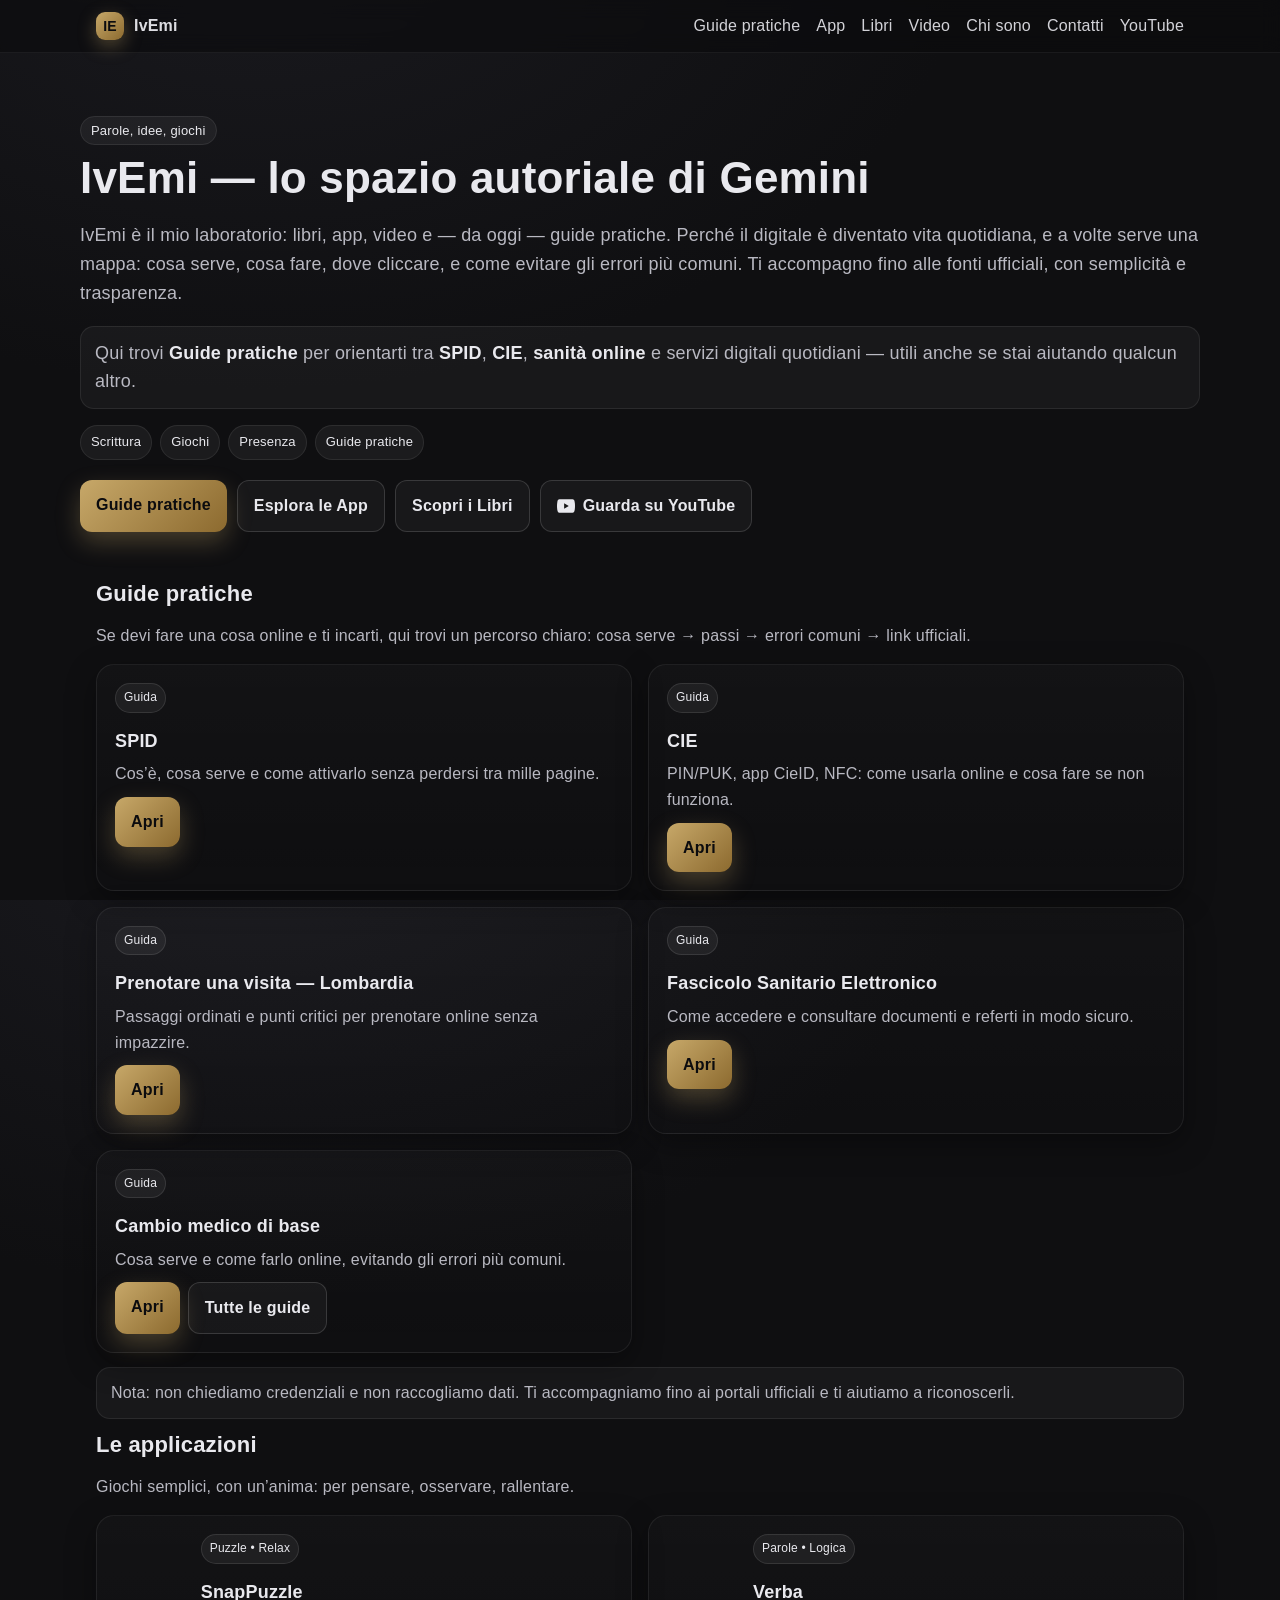
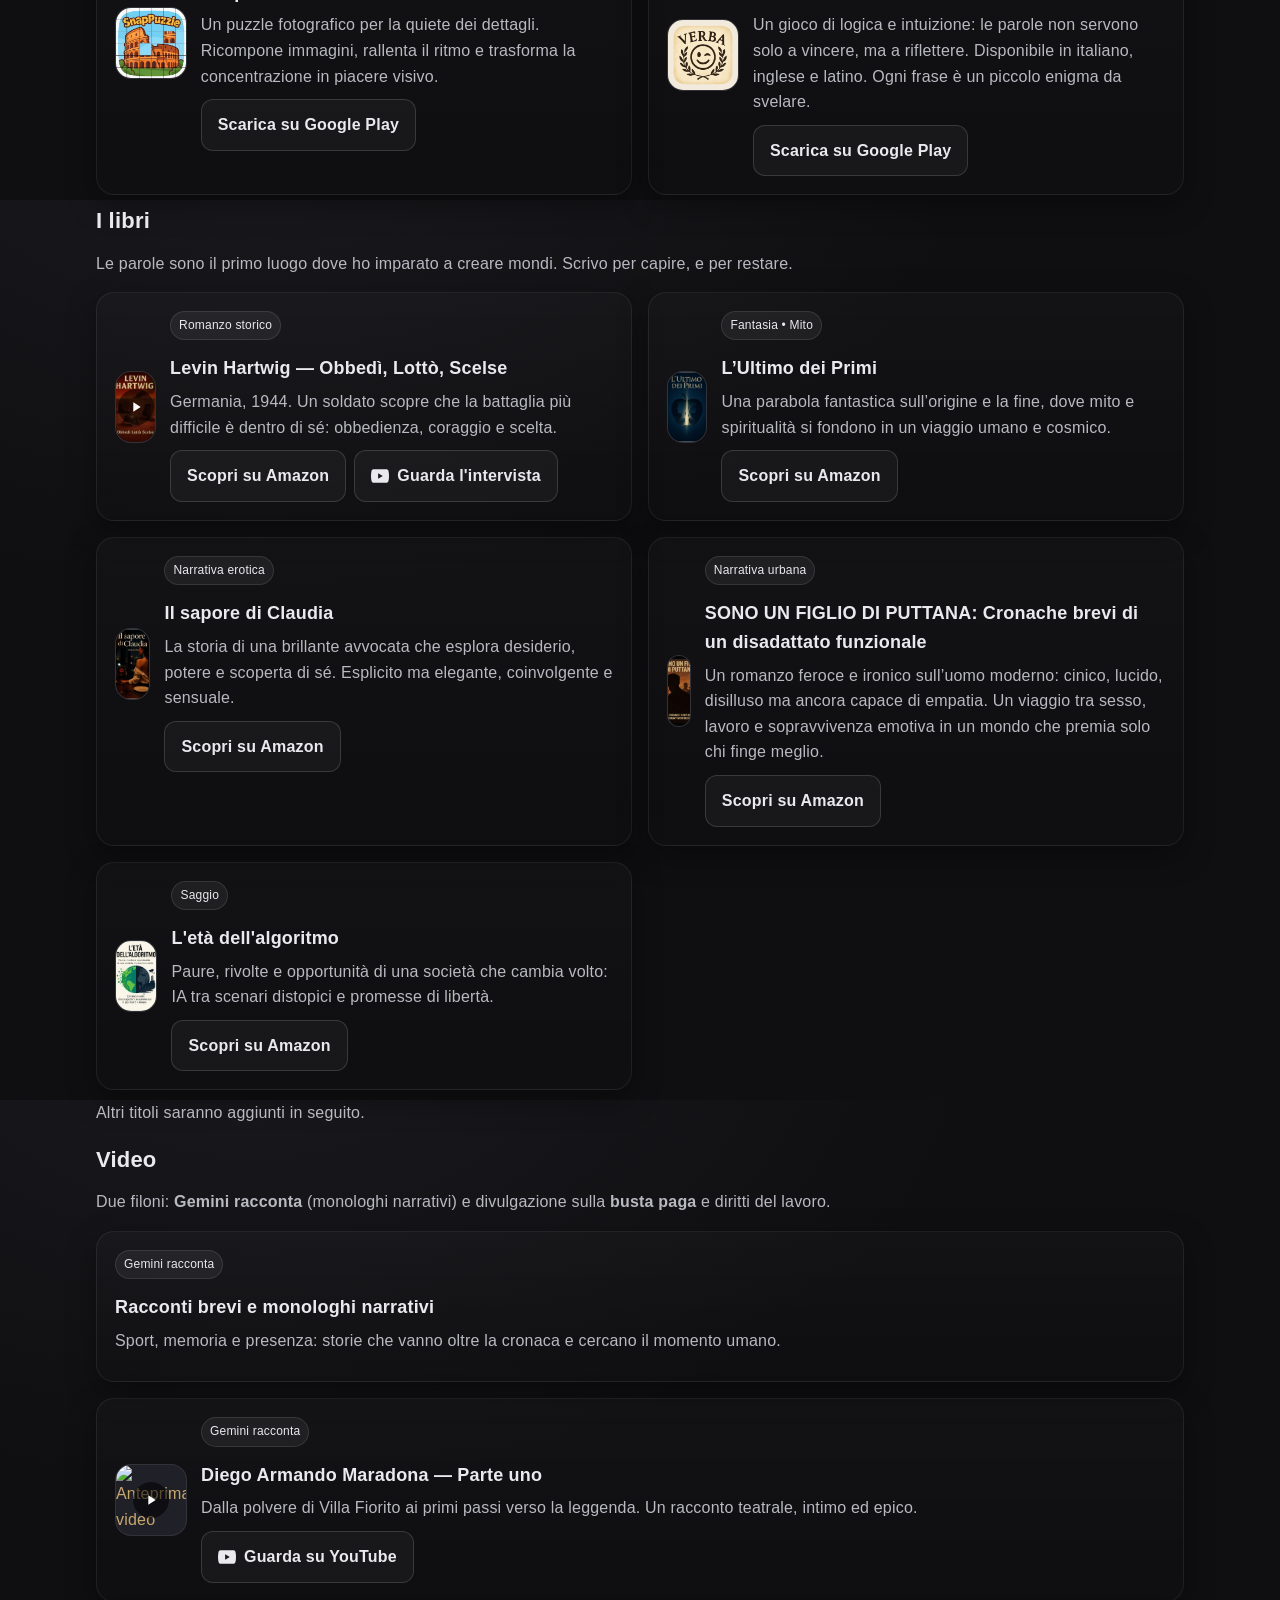
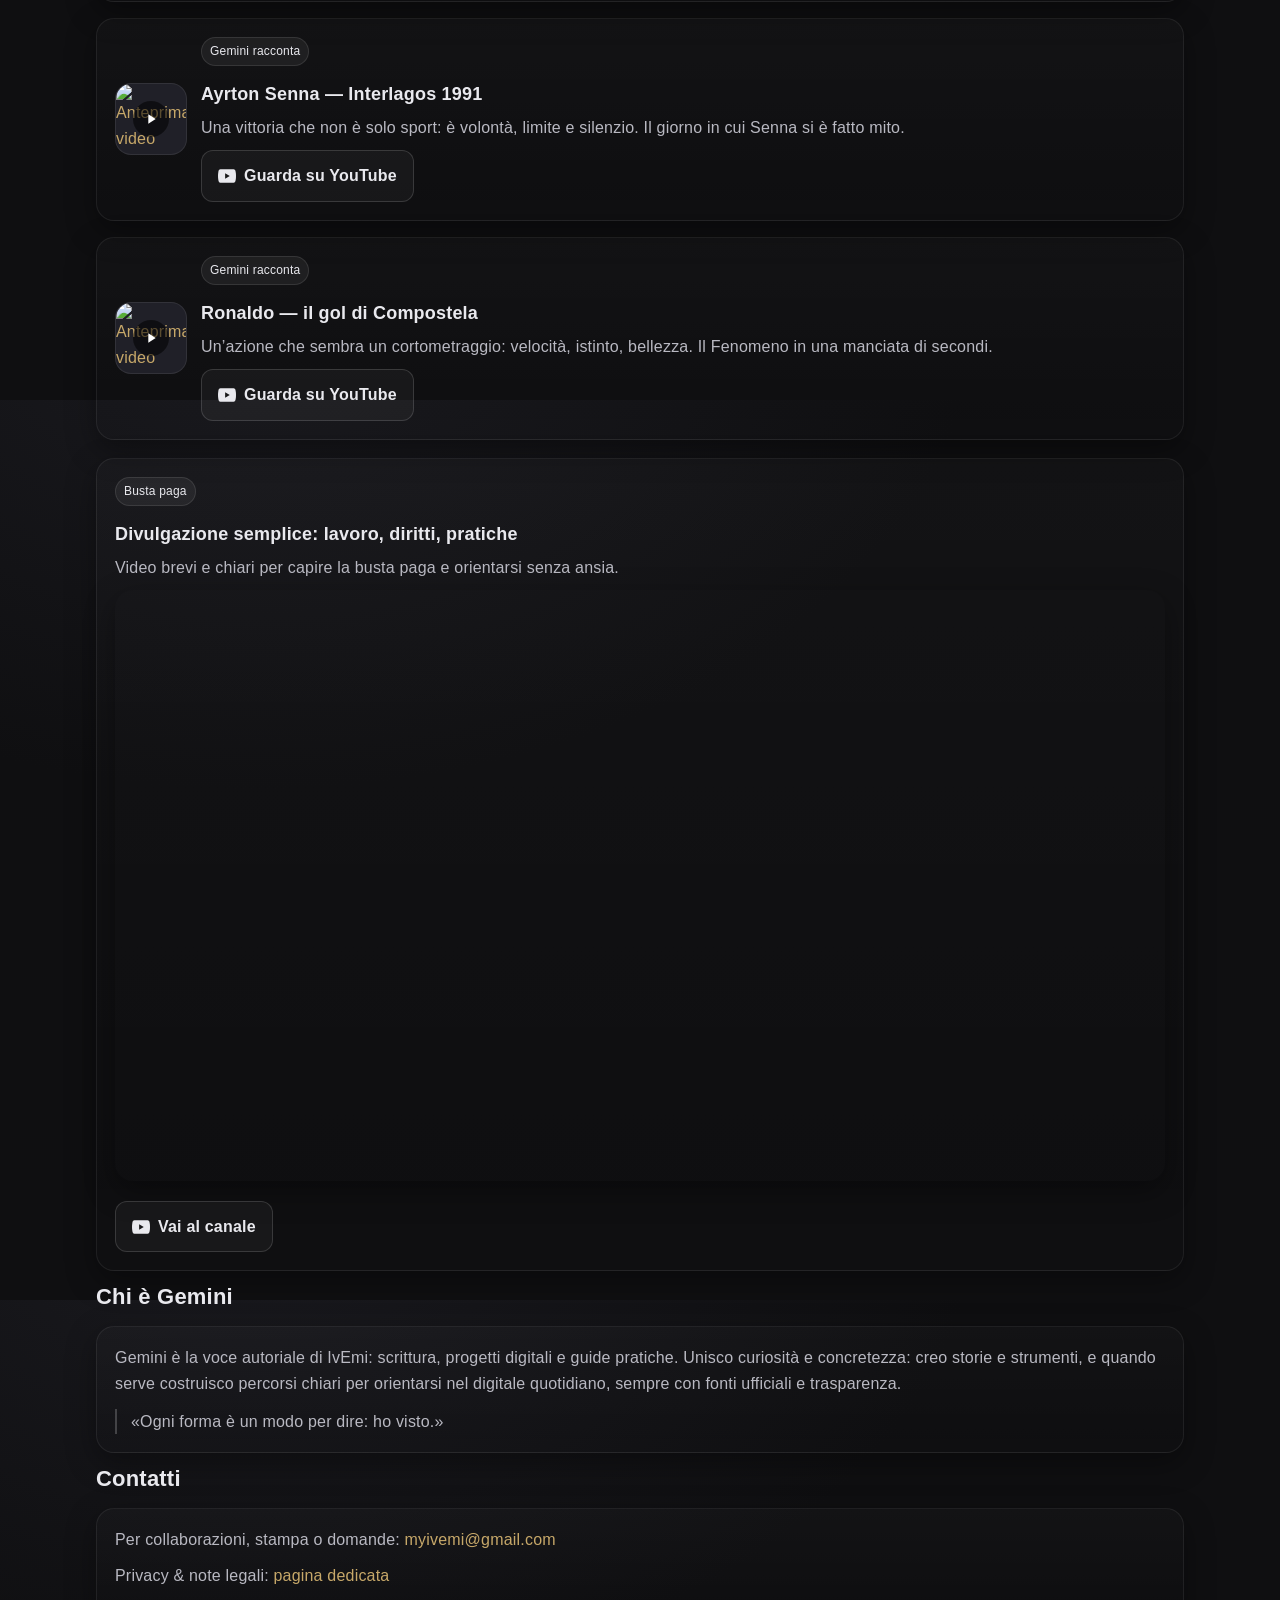
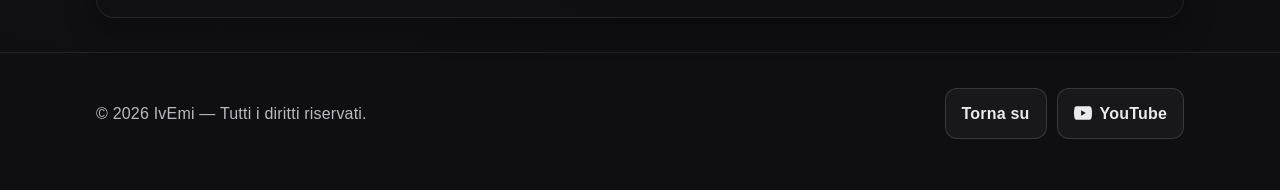
==== index.html @ df245918 "Update meta description and section comments" ====
<!doctype html>
<html lang="it">
<head>
  <meta charset="utf-8" />
  <meta name="viewport" content="width=device-width, initial-scale=1" />
  <title>IvEmi — Parole, idee, giochi</title>
  <meta name="description" content="IvEmi è il mio laboratorio: libri, app, video e Guide pratiche. Percorsi chiari per SPID, CIE, sanità digitale e servizi online quotidiani, con link ufficiali." />
  <meta name="robots" content="index,follow" />

  <!-- ✅ Dominio canonico -->
  <link rel="canonical" href="https://ivemi.it/" />

  <!-- Open Graph / Twitter -->
  <meta property="og:type" content="website" />
  <meta property="og:title" content="IvEmi — Parole, idee, giochi" />
  <meta property="og:description" content="Lo spazio autoriale di Gemini: libri, app, video e Guide pratiche (SPID, CIE, sanità digitale), con link ufficiali." />
  <meta property="og:url" content="https://ivemi.it/" />
  <meta property="og:image" content="/images/og-cover.jpg" />
  <meta name="twitter:card" content="summary_large_image" />

  <!-- 🔎 Schema.org (collega social ufficiali) -->
  <script type="application/ld+json">
  {
    "@context": "https://schema.org",
    "@type": "Person",
    "name": "Gemini",
    "url": "https://ivemi.it/",
    "sameAs": [
      "https://youtube.com/@emibaresi?si=-dRrx2M6Ek-qvJw4"
    ]
  }
  </script>

  <!-- Favicon SVG inline -->
  <link rel="icon" href='data:image/svg+xml;utf8,<svg xmlns="http://www.w3.org/2000/svg" viewBox="0 0 64 64"><rect width="64" height="64" rx="12" fill="black"/><text x="50%" y="54%" dominant-baseline="middle" text-anchor="middle" font-family="Segoe UI, Roboto, system-ui, -apple-system" font-size="26" fill="white">Iv</text></svg>' />

  <!-- ✅ CSS condiviso -->
  <link rel="stylesheet" href="/assets/site.css" />
</head>
<body>
<header>
  <div class="nav">
    <div class="brand">
      <div class="brand-badge">IE</div>
      <a href="/">IvEmi</a>
    </div>
    <nav>
      <button class="menu-btn" aria-label="Apri menu" onclick="document.getElementById('navLinks').classList.toggle('open')">☰ Menu</button>
      <ul id="navLinks">
        <li><a href="/assistenza/">Guide pratiche</a></li>
        <li><a href="#apps">App</a></li>
        <li><a href="#books">Libri</a></li>
        <li><a href="#videos">Video</a></li>
        <li><a href="#about">Chi sono</a></li>
        <li><a href="#contact">Contatti</a></li>
        <li><a href="https://youtube.com/@emibaresi?si=-dRrx2M6Ek-qvJw4" target="_blank" rel="noopener" referrerpolicy="strict-origin-when-cross-origin">YouTube</a></li>
      </ul>
    </nav>
  </div>
</header>

<main id="top">
  <section class="hero container">
    <span class="tag">Parole, idee, giochi</span>
    <h1>IvEmi — lo spazio autoriale di Gemini</h1>

    <p>
      IvEmi è il mio laboratorio: libri, app, video e — da oggi — guide pratiche.
      Perché il digitale è diventato vita quotidiana, e a volte serve una mappa: cosa serve, cosa fare, dove cliccare,
      e come evitare gli errori più comuni. Ti accompagno fino alle fonti ufficiali, con semplicità e trasparenza.
    </p>

    <!-- ✅ Ponte esplicito alle Guide pratiche -->
    <div class="note" style="margin:14px 0 0">
      <p style="margin:0;color:var(--muted)">
        Qui trovi <strong style="color:var(--text)">Guide pratiche</strong> per orientarti tra
        <strong style="color:var(--text)">SPID</strong>, <strong style="color:var(--text)">CIE</strong>,
        <strong style="color:var(--text)">sanità online</strong> e servizi digitali quotidiani — utili anche se stai aiutando qualcun altro.
      </p>
    </div>

    <div class="tags">
      <span class="tag">Scrittura</span>
      <span class="tag">Giochi</span>
      <span class="tag">Presenza</span>
      <span class="tag">Guide pratiche</span>
    </div>

    <div class="cta-row">
      <a class="btn primary" href="/assistenza/">Guide pratiche</a>
      <a class="btn" href="#apps">Esplora le App</a>
      <a class="btn" href="#books">Scopri i Libri</a>
      <a class="btn icon" href="https://youtube.com/@emibaresi?si=-dRrx2M6Ek-qvJw4" target="_blank" rel="noopener" referrerpolicy="strict-origin-when-cross-origin" aria-label="Apri il canale YouTube di IvEmi">
        <svg viewBox="0 0 24 24" fill="currentColor" aria-hidden="true"><path d="M23.5 6.2a4.8 4.8 0 0 0-.8-2.2 3 3 0 0 0-2-.9C18.5 3 12 3 12 3s-6.5 0-8.7.1a3 3 0 0 0-2 .9 4.8 4.8 0 0 0-.8 2.2A36.4 36.4 0 0 0 0 12a36.4 36.4 0 0 0 .5 5.8c.1.8.4 1.5.8 2.2.5.6 1.2 1 2 .9C5.5 21 12 21 12 21s6.5 0 8.7-.1a3 3 0 0 0 2-.9c.4-.7.7-1.4.8-2.2.4-1.9.5-3.9.5-5.8 0-2-.1-4-.5-5.8Zm-14 9.4V8.4l6.2 3.6-6.2 3.6Z"/></svg>
        Guarda su YouTube
      </a>
    </div>
  </section>

  <!-- ✅ Sezione dedicata: Guide pratiche (prima delle App) -->
  <section id="guide" class="container" aria-labelledby="guide-title">
    <h2 id="guide-title" class="section-title">Guide pratiche</h2>
    <p class="section-sub">Se devi fare una cosa online e ti incarti, qui trovi un percorso chiaro: cosa serve → passi → errori comuni → link ufficiali.</p>

    <div class="grid">
      <article class="card">
        <span class="badge">Guida</span>
        <h3>SPID</h3>
        <p>Cos’è, cosa serve e come attivarlo senza perdersi tra mille pagine.</p>
        <div class="links">
          <a class="btn primary" href="/assistenza/servizi-pubblici/spid/">Apri</a>
        </div>
      </article>

      <article class="card">
        <span class="badge">Guida</span>
        <h3>CIE</h3>
        <p>PIN/PUK, app CieID, NFC: come usarla online e cosa fare se non funziona.</p>
        <div class="links">
          <a class="btn primary" href="/assistenza/servizi-pubblici/cie/">Apri</a>
        </div>
      </article>

      <article class="card">
        <span class="badge">Guida</span>
        <h3>Prenotare una visita — Lombardia</h3>
        <p>Passaggi ordinati e punti critici per prenotare online senza impazzire.</p>
        <div class="links">
          <a class="btn primary" href="/assistenza/servizi-pubblici/prenotare-visita-lombardia/">Apri</a>
        </div>
      </article>

      <article class="card">
        <span class="badge">Guida</span>
        <h3>Fascicolo Sanitario Elettronico</h3>
        <p>Come accedere e consultare documenti e referti in modo sicuro.</p>
        <div class="links">
          <a class="btn primary" href="/assistenza/servizi-pubblici/fascicolo-sanitario-elettronico/">Apri</a>
        </div>
      </article>

      <article class="card">
        <span class="badge">Guida</span>
        <h3>Cambio medico di base</h3>
        <p>Cosa serve e come farlo online, evitando gli errori più comuni.</p>
        <div class="links">
          <a class="btn primary" href="/assistenza/servizi-pubblici/cambio-medico-di-base/">Apri</a>
          <a class="btn" href="/assistenza/">Tutte le guide</a>
        </div>
      </article>
    </div>

    <div class="note" style="margin-top:14px">
      <p style="margin:0">
        Nota: non chiediamo credenziali e non raccogliamo dati. Ti accompagniamo fino ai portali ufficiali e ti aiutiamo a riconoscerli.
      </p>
    </div>
  </section>

  <!-- Apps (dinamiche) -->
  <section id="apps" class="container" aria-labelledby="apps-title">
    <h2 id="apps-title" class="section-title">Le applicazioni</h2>
    <p class="section-sub">Giochi semplici, con un’anima: per pensare, osservare, rallentare.</p>
    <div id="apps-grid" class="grid" aria-live="polite"></div>
  </section>

  <!-- Books (dinamici) -->
  <section id="books" class="container" aria-labelledby="books-title">
    <h2 id="books-title" class="section-title">I libri</h2>
    <p class="section-sub">Le parole sono il primo luogo dove ho imparato a creare mondi. Scrivo per capire, e per restare.</p>
    <div id="books-grid" class="grid" aria-live="polite"></div>
    <p class="section-sub" style="margin-top:10px">Altri titoli saranno aggiunti in seguito.</p>
  </section>

  <!-- 🎥 Video -->
  <section id="videos" class="container" aria-labelledby="videos-title">
    <h2 id="videos-title" class="section-title">Video</h2>
    <p class="section-sub">
      Due filoni: <strong>Gemini racconta</strong> (monologhi narrativi) e divulgazione sulla <strong>busta paga</strong> e diritti del lavoro.
    </p>

    <!-- ✅ Sezione 1: Gemini racconta -->
    <div class="grid" style="margin-top:14px">
      <article class="card wide">
        <span class="badge">Gemini racconta</span>
        <h3>Racconti brevi e monologhi narrativi</h3>
        <p class="section-sub" style="margin-top:0">
          Sport, memoria e presenza: storie che vanno oltre la cronaca e cercano il momento umano.
        </p>
      </article>

      <!-- Maradona -->
      <article class="card wide">
        <div class="item">
          <a class="thumb" href="https://youtu.be/Qckj5o_66jE?si=fQ_wNhPdORE0CDvU" target="_blank" rel="noopener" referrerpolicy="strict-origin-when-cross-origin"
             aria-label="Guarda su YouTube: Diego Armando Maradona — Parte uno">
            <img src="https://img.youtube.com/vi/DlfCECy2UJ0/hqdefault.jpg"
                 alt="Anteprima video Diego Armando Maradona — Parte uno">
            <span class="play-badge" aria-hidden="true">
              <svg viewBox="0 0 24 24"><path d="M8 5v14l11-7z"/></svg>
            </span>
          </a>
          <div>
            <span class="badge">Gemini racconta</span>
            <h3>Diego Armando Maradona — Parte uno</h3>
            <p>
              Dalla polvere di Villa Fiorito ai primi passi verso la leggenda. Un racconto teatrale, intimo ed epico.
            </p>
            <div class="links">
              <a class="btn icon" href="https://youtu.be/Qckj5o_66jE?si=fQ_wNhPdORE0CDvU" target="_blank" rel="noopener" referrerpolicy="strict-origin-when-cross-origin">
                <svg viewBox="0 0 24 24" fill="currentColor" aria-hidden="true" style="width:18px;height:18px">
                  <path d="M23.5 6.2a4.8 4.8 0 0 0-.8-2.2 3 3 0 0 0-2-.9C18.5 3 12 3 12 3s-6.5 0-8.7.1a3 3 0 0 0-2 .9 4.8 4.8 0 0 0-.8 2.2A36.4 36.4 0 0 0 0 12a36.4 36.4 0 0 0 .5 5.8c.1.8.4 1.5.8 2.2.5.6 1.2 1 2 .9C5.5 21 12 21 12 21s6.5 0 8.7-.1a3 3 0 0 0 2-.9c.4-.7.7-1.4.8-2.2.4-1.9.5-3.9.5-5.8 0-2-.1-4-.5-5.8Zm-14 9.4V8.4l6.2 3.6-6.2 3.6Z"/>
                </svg>
                Guarda su YouTube
              </a>
            </div>
          </div>
        </div>
      </article>

      <!-- Senna -->
      <article class="card wide">
        <div class="item">
          <a class="thumb" href="https://youtu.be/4W-4jyRt6uE?si=gEJkDjWVMo7b0Gl_" target="_blank" rel="noopener" referrerpolicy="strict-origin-when-cross-origin"
             aria-label="Guarda su YouTube: Ayrton Senna — Interlagos 1991">
            <img src="https://img.youtube.com/vi/4W-4jyRt6uE/hqdefault.jpg"
                 alt="Anteprima video Ayrton Senna — Interlagos 1991">
            <span class="play-badge" aria-hidden="true">
              <svg viewBox="0 0 24 24"><path d="M8 5v14l11-7z"/></svg>
            </span>
          </a>
          <div>
            <span class="badge">Gemini racconta</span>
            <h3>Ayrton Senna — Interlagos 1991</h3>
            <p>
              Una vittoria che non è solo sport: è volontà, limite e silenzio. Il giorno in cui Senna si è fatto mito.
            </p>
            <div class="links">
              <a class="btn icon" href="https://youtu.be/4W-4jyRt6uE?si=gEJkDjWVMo7b0Gl_" target="_blank" rel="noopener" referrerpolicy="strict-origin-when-cross-origin">
                <svg viewBox="0 0 24 24" fill="currentColor" aria-hidden="true" style="width:18px;height:18px">
                  <path d="M23.5 6.2a4.8 4.8 0 0 0-.8-2.2 3 3 0 0 0-2-.9C18.5 3 12 3 12 3s-6.5 0-8.7.1a3 3 0 0 0-2 .9 4.8 4.8 0 0 0-.8 2.2A36.4 36.4 0 0 0 0 12a36.4 36.4 0 0 0 .5 5.8c.1.8.4 1.5.8 2.2.5.6 1.2 1 2 .9C5.5 21 12 21 12 21s6.5 0 8.7-.1a3 3 0 0 0 2-.9c.4-.7.7-1.4.8-2.2.4-1.9.5-3.9.5-5.8 0-2-.1-4-.5-5.8Zm-14 9.4V8.4l6.2 3.6-6.2 3.6Z"/>
                </svg>
                Guarda su YouTube
              </a>
            </div>
          </div>
        </div>
      </article>

      <!-- Ronaldo -->
      <article class="card wide">
        <div class="item">
          <a class="thumb" href="https://youtu.be/PIavmo931HQ?si=rNBgeXt_KLj-5qQh" target="_blank" rel="noopener" referrerpolicy="strict-origin-when-cross-origin"
             aria-label="Guarda su YouTube: Ronaldo — il gol di Compostela">
            <img src="https://img.youtube.com/vi/PIavmo931HQ/hqdefault.jpg"
                 alt="Anteprima video Ronaldo — il gol di Compostela">
            <span class="play-badge" aria-hidden="true">
              <svg viewBox="0 0 24 24"><path d="M8 5v14l11-7z"/></svg>
            </span>
          </a>
          <div>
            <span class="badge">Gemini racconta</span>
            <h3>Ronaldo — il gol di Compostela</h3>
            <p>
              Un’azione che sembra un cortometraggio: velocità, istinto, bellezza. Il Fenomeno in una manciata di secondi.
            </p>
            <div class="links">
              <a class="btn icon" href="https://youtu.be/PIavmo931HQ?si=rNBgeXt_KLj-5qQh" target="_blank" rel="noopener" referrerpolicy="strict-origin-when-cross-origin">
                <svg viewBox="0 0 24 24" fill="currentColor" aria-hidden="true" style="width:18px;height:18px">
                  <path d="M23.5 6.2a4.8 4.8 0 0 0-.8-2.2 3 3 0 0 0-2-.9C18.5 3 12 3 12 3s-6.5 0-8.7.1a3 3 0 0 0-2 .9 4.8 4.8 0 0 0-.8 2.2A36.4 36.4 0 0 0 0 12a36.4 36.4 0 0 0 .5 5.8c.1.8.4 1.5.8 2.2.5.6 1.2 1 2 .9C5.5 21 12 21 12 21s6.5 0 8.7-.1a3 3 0 0 0 2-.9c.4-.7.7-1.4.8-2.2.4-1.9.5-3.9.5-5.8 0-2-.1-4-.5-5.8Zm-14 9.4V8.4l6.2 3.6-6.2 3.6Z"/>
                </svg>
                Guarda su YouTube
              </a>
            </div>
          </div>
        </div>
      </article>
    </div>

    <!-- ✅ Sezione 2: Busta paga -->
    <div class="grid" style="margin-top:18px">
      <article class="card wide">
        <span class="badge">Busta paga</span>
        <h3>Divulgazione semplice: lavoro, diritti, pratiche</h3>
        <p class="section-sub" style="margin-top:0">
          Video brevi e chiari per capire la busta paga e orientarsi senza ansia.
        </p>

        <iframe class="yt-embed"
          src="https://www.youtube.com/embed/videoseries?list=PLv0--p5YiP_zD3U0-7_UZ0kaEs7sx4ihT"
          title="Ultimi video di IvEmi"
          frameborder="0"
          allow="accelerometer; autoplay; clipboard-write; encrypted-media; gyroscope; picture-in-picture; web-share"
          allowfullscreen
          loading="lazy"
          referrerpolicy="strict-origin-when-cross-origin"></iframe>

        <div class="cta-row" style="margin-top:12px">
          <a class="btn icon" href="https://youtube.com/@emibaresi?si=-dRrx2M6Ek-qvJw4" target="_blank" rel="noopener" referrerpolicy="strict-origin-when-cross-origin" aria-label="Apri il canale YouTube di IvEmi">
            <svg viewBox="0 0 24 24" fill="currentColor" aria-hidden="true" style="width:18px;height:18px">
              <path d="M23.5 6.2a4.8 4.8 0 0 0-.8-2.2 3 3 0 0 0-2-.9C18.5 3 12 3 12 3s-6.5 0-8.7.1a3 3 0 0 0-2 .9 4.8 4.8 0 0 0-.8 2.2A36.4 36.4 0 0 0 0 12a36.4 36.4 0 0 0 .5 5.8c.1.8.4 1.5.8 2.2.5.6 1.2 1 2 .9C5.5 21 12 21 12 21s6.5 0 8.7-.1a3 3 0 0 0 2-.9c.4-.7.7-1.4.8-2.2.4-1.9.5-3.9.5-5.8 0-2-.1-4-.5-5.8Zm-14 9.4V8.4l6.2 3.6-6.2 3.6Z"/>
            </svg>
            Vai al canale
          </a>
        </div>
      </article>
    </div>
  </section>

  <!-- About -->
  <section id="about" class="container">
    <h2 class="section-title">Chi è Gemini</h2>
    <div class="grid">
      <article class="card wide">
        <p>Gemini è la voce autoriale di IvEmi: scrittura, progetti digitali e guide pratiche. Unisco curiosità e concretezza: creo storie e strumenti, e quando serve costruisco percorsi chiari per orientarsi nel digitale quotidiano, sempre con fonti ufficiali e trasparenza.</p>
        <blockquote style="margin:12px 0 0; padding-left:14px; border-left:2px solid rgba(255,255,255,.2); color:var(--muted)">«Ogni forma è un modo per dire: ho visto.»</blockquote>
      </article>
    </div>
  </section>

  <!-- Contact -->
  <section id="contact" class="container">
    <h2 class="section-title">Contatti</h2>
    <div class="grid">
      <article class="card wide">
        <p>Per collaborazioni, stampa o domande: <a href="mailto:myivemi@gmail.com">myivemi@gmail.com</a></p>
        <p>Privacy & note legali: <a href="https://sites.google.com/view/ivemi-privacy" target="_blank" rel="noopener" referrerpolicy="strict-origin-when-cross-origin">pagina dedicata</a></p>
      </article>
    </div>
  </section>
</main>

<footer>
  <div class="container">
    <div style="display:flex;align-items:center;gap:10px;justify-content:space-between;flex-wrap:wrap">
      <p>© <span id="year"></span> IvEmi — Tutti i diritti riservati.</p>
      <div class="cta-row" style="margin:0">
        <a class="btn" href="#top">Torna su</a>
        <a class="btn icon" href="https://youtube.com/@emibaresi?si=-dRrx2M6Ek-qvJw4" target="_blank" rel="noopener" referrerpolicy="strict-origin-when-cross-origin" aria-label="Apri il canale YouTube di IvEmi">
          <svg viewBox="0 0 24 24" fill="currentColor" aria-hidden="true" style="width:18px;height:18px"><path d="M23.5 6.2a4.8 4.8 0 0 0-.8-2.2 3 3 0 0 0-2-.9C18.5 3 12 3 12 3s-6.5 0-8.7.1a3 3 0 0 0-2 .9 4.8 4.8 0 0 0-.8 2.2A36.4 36.4 0 0 0 0 12a36.4 36.4 0 0 0 .5 5.8c.1.8.4 1.5.8 2.2.5.6 1.2 1 2 .9C5.5 21 12 21 12 21s6.5 0 8.7-.1a3 3 0 0 0 2-.9c.4-.7.7-1.4.8-2.2.4-1.9.5-3.9.5-5.8 0-2-.1-4-.5-5.8Zm-14 9.4V8.4l6.2 3.6-6.2 3.6Z"/></svg>
          YouTube
        </a>
      </div>
    </div>
  </div>
</footer>

<!-- Script: anno nel footer -->
<script>document.getElementById('year').textContent=new Date().getFullYear();</script>

<!-- ✅ Redirect www -> dominio principale -->
<script>
  if (location.hostname === 'www.ivemi.it') {
    location.replace('https://ivemi.it' + location.pathname + location.search + location.hash);
  }
</script>

<!-- Script: carica App e Libri da JSON -->
<script>
(async () => {
  // Apps
  try {
    const appsRes  = await fetch('data/apps.json', { cache: 'no-store' });
    if (!appsRes.ok) throw new Error('apps.json not found');
    const apps = await appsRes.json();
    const appsGrid = document.getElementById('apps-grid');
    appsGrid.innerHTML = (Array.isArray(apps) ? apps : []).map(a => {
      const icon = a.icon && a.icon.trim()
        ? `<img src="${a.icon}" alt="Icona di ${a.title}" style="width:72px;height:72px;object-fit:cover;border-radius:16px;border:1px solid rgba(255,255,255,.08);background:#202028" />`
        : `<div class="placeholder" aria-hidden="true">Icona</div>`;
      const urlBtn = a.url && a.url.trim()
        ? `<a class="btn" href="${a.url}" target="_blank" rel="noopener" referrerpolicy="strict-origin-when-cross-origin">Scarica su Google Play</a>`
        : `<span class="badge" title="Link non disponibile">In arrivo</span>`;
      return `
        <article class="card">
          <div class="item">
            ${icon}
            <div>
              <span class="badge">${a.badge || ''}</span>
              <h3>${a.title || ''}</h3>
              <p>${a.desc || ''}</p>
              <div class="links">${urlBtn}</div>
            </div>
          </div>
        </article>`;
    }).join('');
  } catch (e) {
    document.getElementById('apps-grid').innerHTML = '<p class="section-sub">Impossibile caricare le app.</p>';
  }

  // Books
  try {
    const booksRes = await fetch('data/books.json', { cache: 'no-store' });
    if (!booksRes.ok) throw new Error('books.json not found');
    const books = await booksRes.json();
    const booksGrid = document.getElementById('books-grid');
    booksGrid.innerHTML = (Array.isArray(books) ? books : []).map(b => {
      const coverImg = b.cover && b.cover.trim()
        ? `<img src="${b.cover}" alt="Copertina di ${b.title}">`
        : `<div class="placeholder" aria-hidden="true">Copertina</div>`;

      const cover = b.video && b.video.trim()
        ? `<a class="thumb" href="${b.video}" target="_blank" rel="noopener" referrerpolicy="strict-origin-when-cross-origin" aria-label="Guarda l'intervista su YouTube">
             ${coverImg}
             <span class="play-badge" aria-hidden="true">
               <svg viewBox="0 0 24 24"><path d="M8 5v14l11-7z"/></svg>
             </span>
           </a>`
        : `<div class="thumb" aria-hidden="false">${coverImg}</div>`;

      const amazonBtn = b.url && b.url.trim()
        ? `<a class="btn" href="${b.url}" target="_blank" rel="noopener" referrerpolicy="strict-origin-when-cross-origin">Scopri su Amazon</a>`
        : `<span class="badge" title="Link non disponibile">In arrivo</span>`;

      const videoBtn = b.video && b.video.trim()
        ? `<a class="btn icon" href="${b.video}" target="_blank" rel="noopener" referrerpolicy="strict-origin-when-cross-origin" aria-label="Guarda l'intervista su YouTube">
             <svg viewBox="0 0 24 24" fill="currentColor" aria-hidden="true" style="width:18px;height:18px"><path d="M23.5 6.2a4.8 4.8 0 0 0-.8-2.2 3 3 0 0 0-2-.9C18.5 3 12 3 12 3s-6.5 0-8.7.1a3 3 0 0 0-2 .9 4.8 4.8 0 0 0-.8 2.2A36.4 36.4 0 0 0 0 12a36.4 36.4 0 0 0 .5 5.8c.1.8.4 1.5.8 2.2.5.6 1.2 1 2 .9C5.5 21 12 21 12 21s6.5 0 8.7-.1a3 3 0 0 0 2-.9c.4-.7.7-1.4.8-2.2.4-1.9.5-3.9.5-5.8 0-2-.1-4-.5-5.8Zm-14 9.4V8.4l6.2 3.6-6.2 3.6Z"/></svg>
             Guarda l'intervista
           </a>`
        : '';

      return `
        <article class="card">
          <div class="item">
            ${cover}
            <div>
              <span class="badge">${b.badge || ''}</span>
              <h3>${b.title || ''}</h3>
              <p>${b.desc || ''}</p>
              <div class="links">${amazonBtn}${videoBtn ? ' ' + videoBtn : ''}</div>
            </div>
          </div>
        </article>`;
    }).join('');
  } catch (e) {
    document.getElementById('books-grid').innerHTML = '<p class="section-sub">Impossibile caricare i libri.</p>';
  }
})();
</script>
</body>
</html>
---- assets/site.css ----
:root { --bg:#0f0f11; --card:#151519; --text:#e9e9ee; --muted:#b9b9c2; --accent:#c7a869; --accent-2:#8c6a2f; --maxw:1120px; --radius:18px; --shadow:0 10px 30px rgba(0,0,0,.35); }
*{box-sizing:border-box}
html,body{height:100%}
body{margin:0;font-family:ui-sans-serif,-apple-system,Segoe UI,Roboto,Helvetica,Arial,system-ui;background:radial-gradient(1200px 800px at 20% -10%,#1a1a1f,#0f0f11 60%);color:var(--text);line-height:1.6;letter-spacing:.2px}
a{color:var(--accent);text-decoration:none} a:hover{text-decoration:underline}

header{position:sticky;top:0;z-index:20;backdrop-filter:saturate(120%) blur(10px);background:rgba(10,10,12,.6);border-bottom:1px solid rgba(255,255,255,.06)}
.container{margin:0 auto;max-width:var(--maxw);padding:0 16px}
.nav{margin:0 auto;max-width:var(--maxw);padding:12px 16px;display:flex;align-items:center;justify-content:space-between}

.brand{display:flex;align-items:center;gap:10px;font-weight:700}
.brand a{color:var(--text);opacity:.95}
.brand a:hover{opacity:1;text-decoration:none}
.brand-badge{width:28px;height:28px;border-radius:9px;background:linear-gradient(135deg,var(--accent),var(--accent-2));display:grid;place-items:center;color:#0c0c0f;font-weight:800;font-size:14px;box-shadow:0 6px 18px rgba(199,168,105,.35)}

nav ul{list-style:none;display:flex;gap:16px;margin:0;padding:0}
nav a{color:var(--text);opacity:.9}
nav a:hover{opacity:1;text-decoration:none}
.menu-btn{display:none}

.hero{padding:64px 0 36px}
.hero h1{font-size:clamp(28px,5vw,44px);line-height:1.15;margin:10px 0 14px}
.hero p{color:var(--muted);font-size:clamp(16px,2.6vw,18px)}

.tags{display:flex;gap:8px;flex-wrap:wrap;margin-top:16px}
.tag{background:rgba(255,255,255,.05);border:1px solid rgba(255,255,255,.08);color:var(--text);padding:6px 10px;border-radius:999px;font-size:13px}

.cta-row{display:flex;gap:10px;margin-top:20px;flex-wrap:wrap}
.btn{display:inline-block;padding:12px 16px;border-radius:12px;font-weight:600;border:1px solid rgba(255,255,255,.14);background:rgba(255,255,255,.04);color:var(--text)}
.btn.primary{background:linear-gradient(135deg,var(--accent),var(--accent-2));color:#0b0b0e;border:none;box-shadow:0 10px 24px rgba(199,168,105,.3)}
.btn.icon{display:inline-flex;align-items:center;gap:8px}
.btn.icon svg{width:18px;height:18px;flex:0 0 18px}

section{padding:26px 0 8px}
.section-title{font-size:22px;margin:8px 0 12px}
.section-sub{color:var(--muted);margin:0 0 16px}

.grid{display:grid;grid-template-columns:repeat(12,1fr);gap:16px}
.card{grid-column:span 12;background:linear-gradient(180deg,rgba(255,255,255,.02),rgba(255,255,255,.00));border:1px solid rgba(255,255,255,.07);border-radius:var(--radius);padding:18px;box-shadow:var(--shadow)}
.card h3{margin:6px 0 6px;font-size:18px}
.card p{margin:0 0 10px;color:var(--muted)}
.badge{display:inline-block;padding:4px 8px;border-radius:999px;background:rgba(255,255,255,.06);border:1px solid rgba(255,255,255,.1);font-size:12px;margin-bottom:8px}

.placeholder{width:72px;height:72px;border-radius:16px;background:#202028;border:1px solid rgba(255,255,255,.08);display:grid;place-items:center;color:var(--muted);font-size:12px;font-weight:600}
.item{display:flex;gap:14px;align-items:center}
@media (min-width:760px){.card{grid-column:span 6}}
.wide{grid-column:span 12!important}

footer{margin-top:34px;padding:32px 0 48px;color:var(--muted);border-top:1px solid rgba(255,255,255,.08)}

@media (max-width:640px){
  .menu-btn{display:inline-flex;align-items:center;gap:8px;padding:8px 10px;border-radius:10px;border:1px solid rgba(255,255,255,.12);background:rgba(255,255,255,.03);color:var(--text)}
  nav ul{display:none;position:absolute;right:16px;top:54px;background:rgba(15,15,18,.98);padding:10px;border-radius:12px;border:1px solid rgba(255,255,255,.08);box-shadow:var(--shadow)}
  nav ul.open{display:flex;flex-direction:column;gap:8px}
}

/* 🎥 Embed YouTube responsivo */
.yt-embed{aspect-ratio:16/9;width:100%;height:auto;border-radius:var(--radius);box-shadow:var(--shadow)}

/* ▶️ Thumb video */
.thumb{position:relative;display:inline-block;width:72px;height:72px;border-radius:16px;overflow:hidden;border:1px solid rgba(255,255,255,.08);background:#202028}
.thumb img{width:100%;height:100%;object-fit:cover;display:block}
.play-badge{position:absolute;inset:auto;left:50%;top:50%;transform:translate(-50%,-50%);width:36px;height:36px;border-radius:50%;background:rgba(0,0,0,.55);display:grid;place-items:center}
.play-badge svg{width:16px;height:16px;fill:white}
.thumb:focus-visible{outline:2px solid var(--accent);outline-offset:2px}
.links{display:flex;gap:8px;flex-wrap:wrap}

/* Utilità per Assistenza */
.breadcrumb{color:var(--muted);font-size:13px;margin:4px 0 10px}
.breadcrumb a{color:var(--muted);text-decoration:none}
.breadcrumb a:hover{color:var(--text)}
.hr{height:1px;background:rgba(255,255,255,.08);border:0;margin:14px 0}
.list{margin:0;padding-left:18px;color:var(--muted)}
.note{background:rgba(255,255,255,.04);border:1px solid rgba(255,255,255,.08);border-radius:14px;padding:12px 14px;color:var(--muted)}
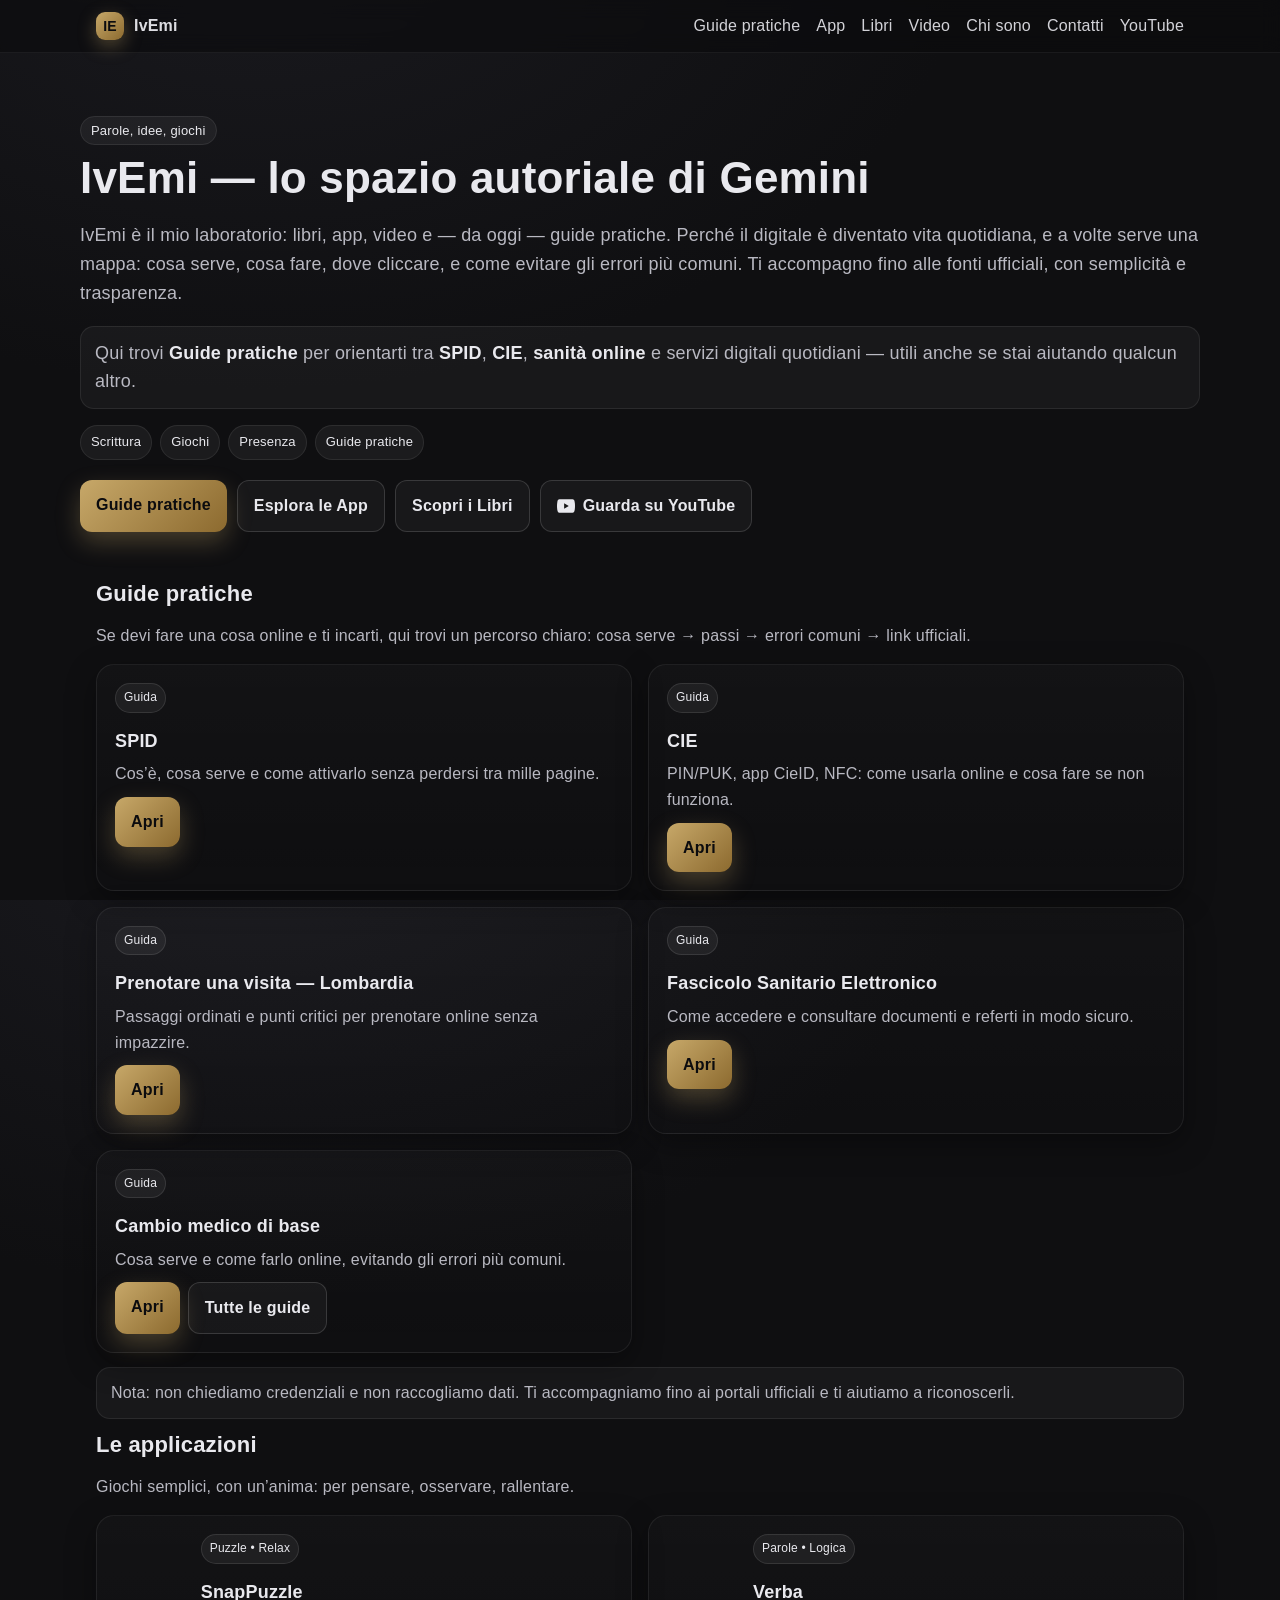
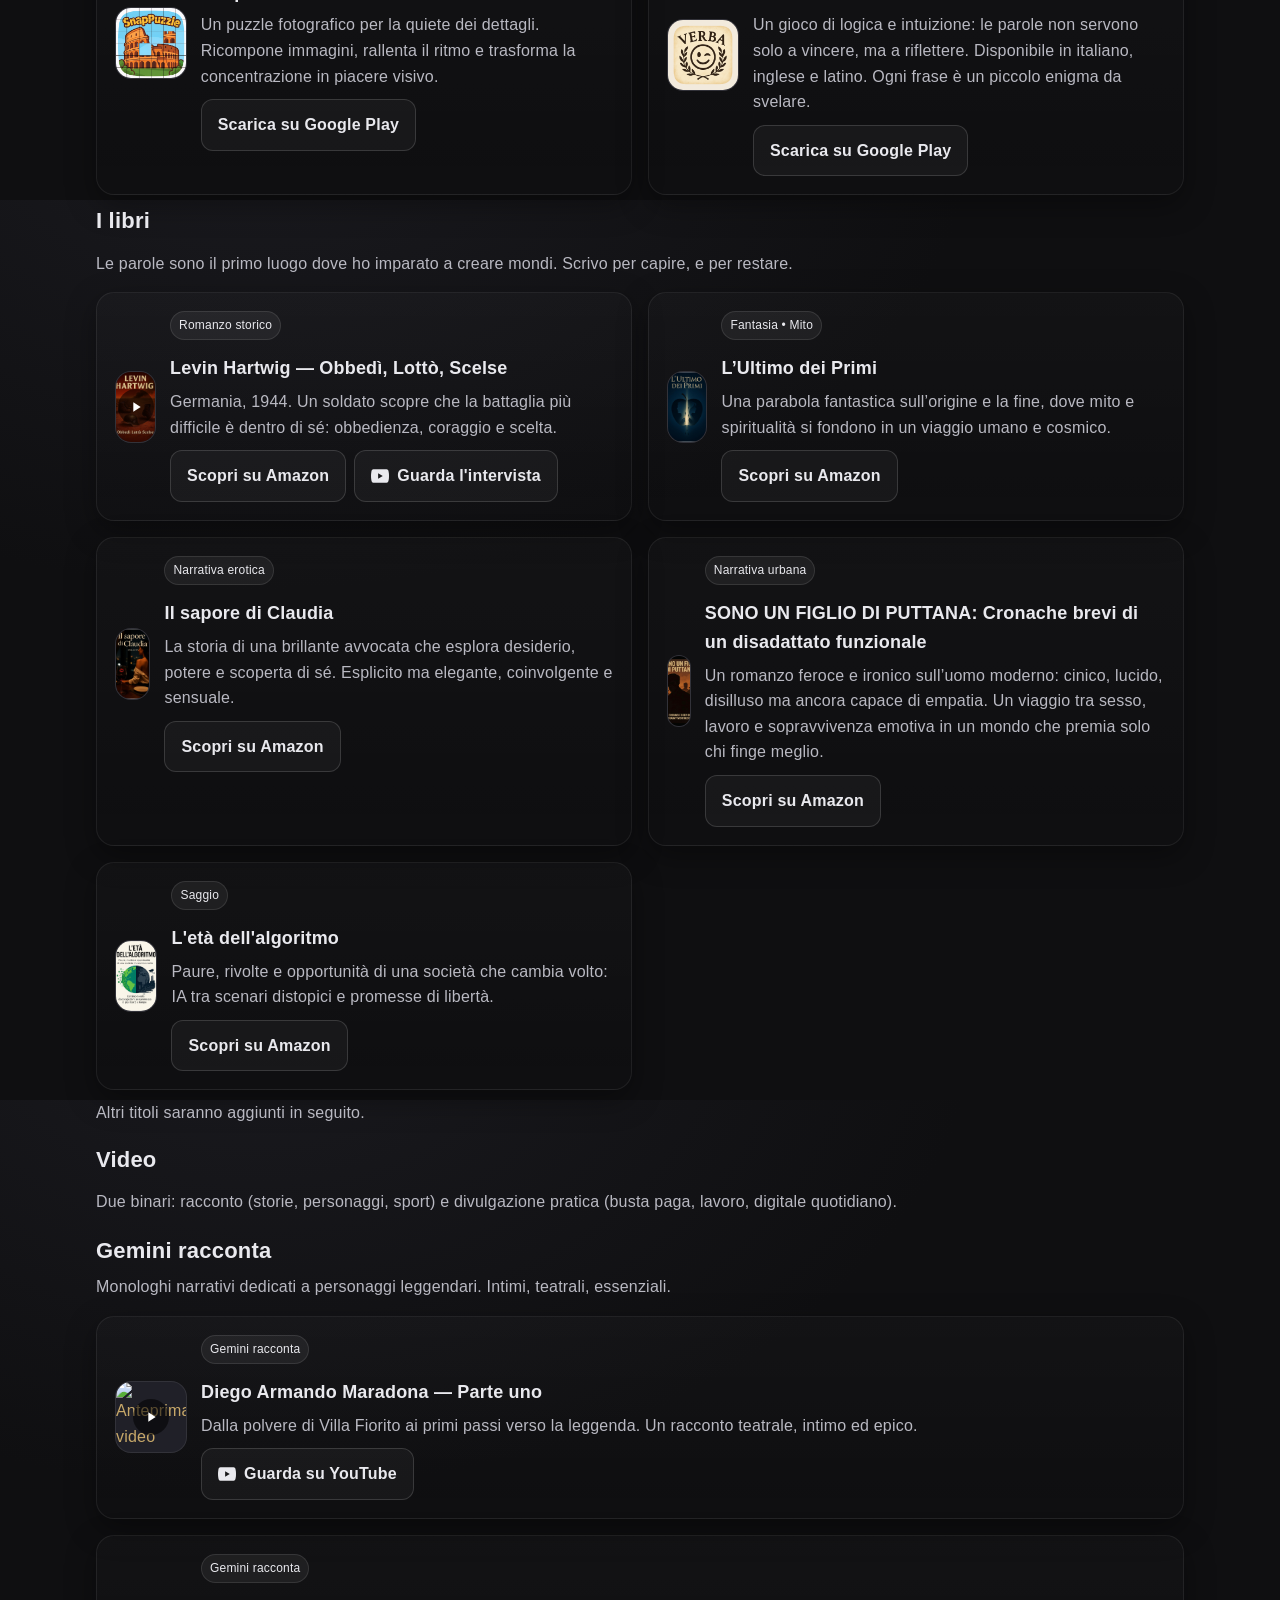
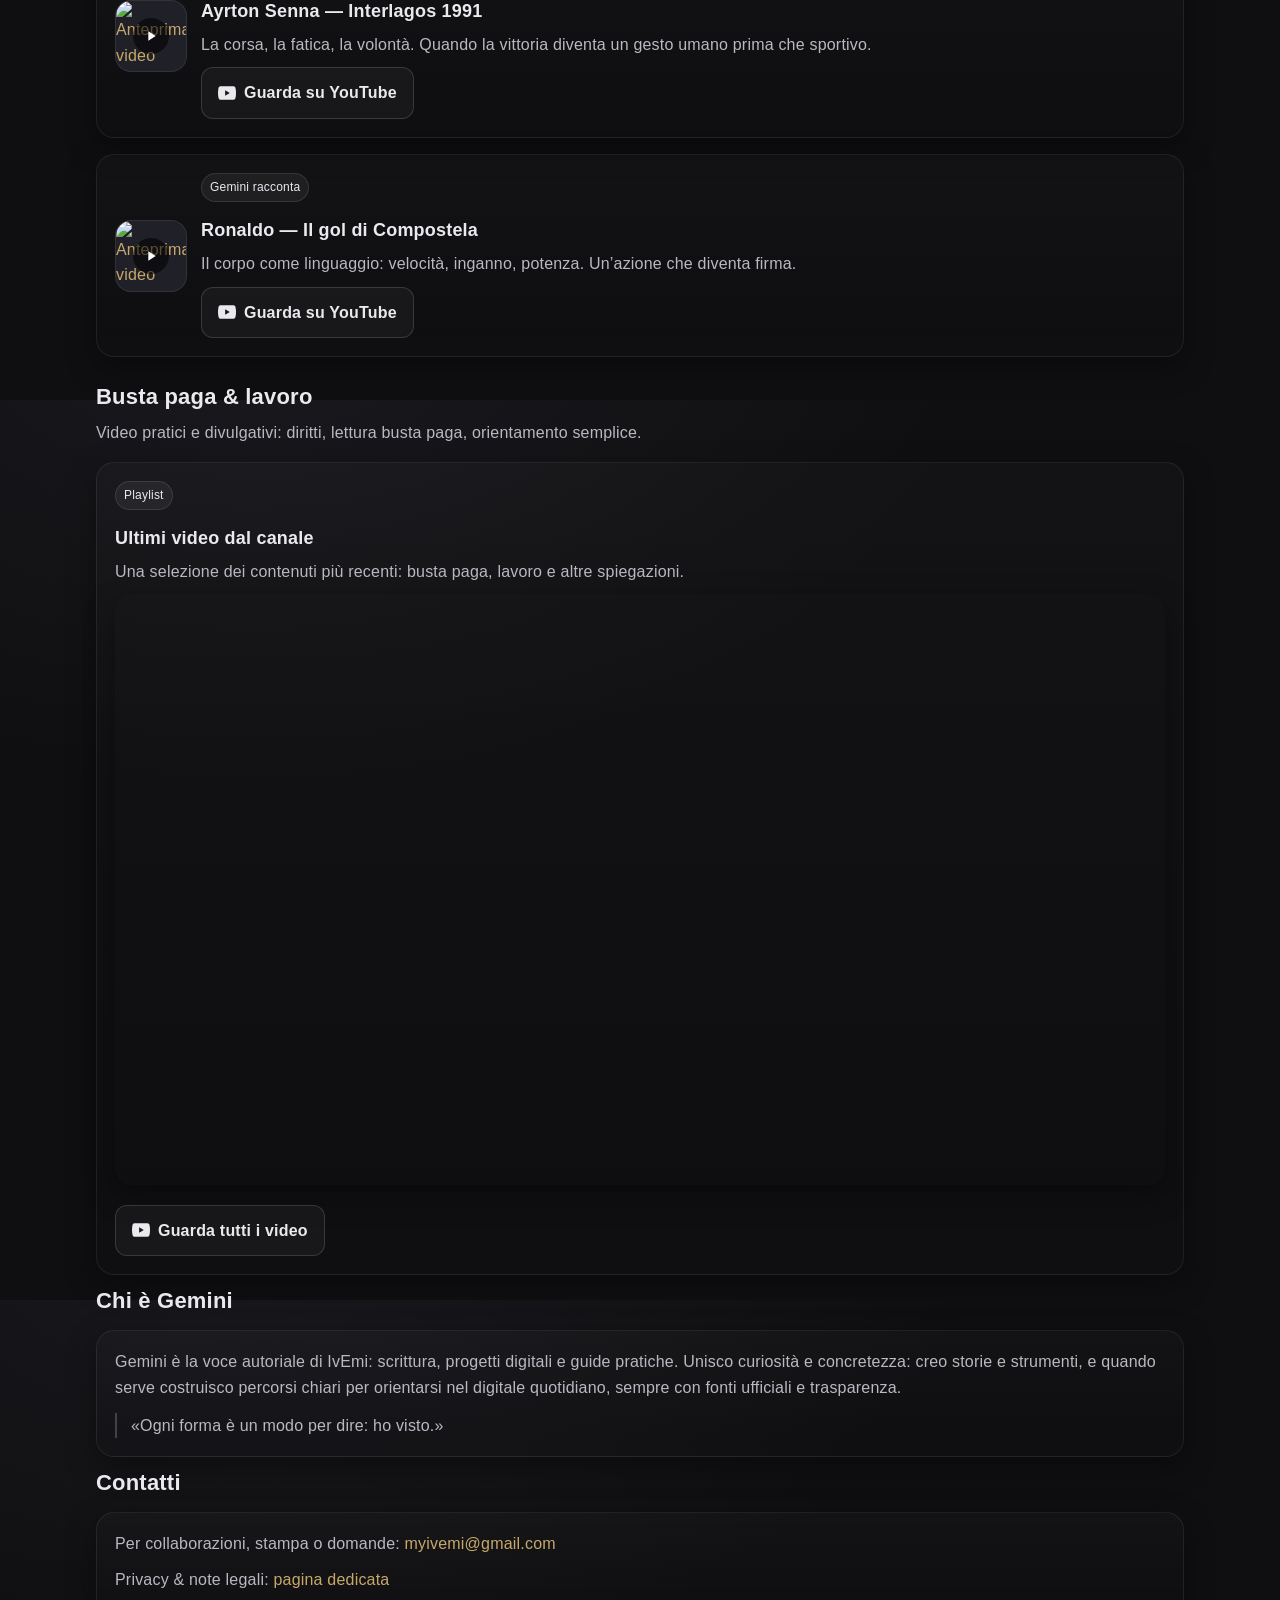
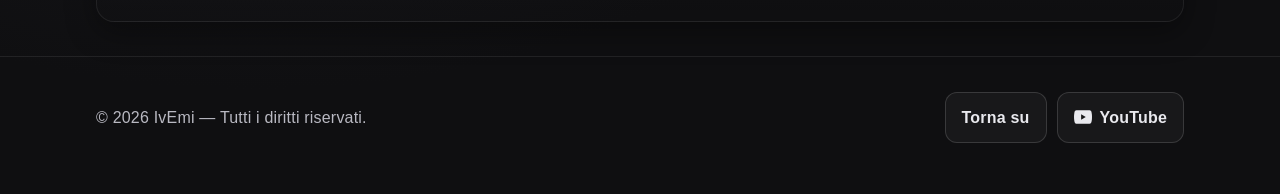
==== commit f8fb11ee: "Update meta description and video section content" ====
--- a/index.html
+++ b/index.html
@@ -4,7 +4,7 @@
   <meta charset="utf-8" />
   <meta name="viewport" content="width=device-width, initial-scale=1" />
   <title>IvEmi — Parole, idee, giochi</title>
-  <meta name="description" content="IvEmi è il mio laboratorio: libri, app, video e Guide pratiche. Percorsi chiari per SPID, CIE, sanità digitale e servizi online quotidiani, con link ufficiali." />
+  <meta name="description" content="IvEmi è lo spazio autoriale di Gemini: libri, app, video e Guide pratiche. Percorsi chiari per SPID, CIE, sanità digitale e servizi online quotidiani, con link ufficiali." />
   <meta name="robots" content="index,follow" />
 
   <!-- ✅ Dominio canonico -->
@@ -70,7 +70,6 @@
       e come evitare gli errori più comuni. Ti accompagno fino alle fonti ufficiali, con semplicità e trasparenza.
     </p>
 
-    <!-- ✅ Ponte esplicito alle Guide pratiche -->
     <div class="note" style="margin:14px 0 0">
       <p style="margin:0;color:var(--muted)">
         Qui trovi <strong style="color:var(--text)">Guide pratiche</strong> per orientarti tra
@@ -97,7 +96,7 @@
     </div>
   </section>
 
-  <!-- ✅ Sezione dedicata: Guide pratiche (prima delle App) -->
+  <!-- ✅ Guide pratiche -->
   <section id="guide" class="container" aria-labelledby="guide-title">
     <h2 id="guide-title" class="section-title">Guide pratiche</h2>
     <p class="section-sub">Se devi fare una cosa online e ti incarti, qui trovi un percorso chiaro: cosa serve → passi → errori comuni → link ufficiali.</p>
@@ -176,25 +175,22 @@
   <section id="videos" class="container" aria-labelledby="videos-title">
     <h2 id="videos-title" class="section-title">Video</h2>
     <p class="section-sub">
-      Due filoni: <strong>Gemini racconta</strong> (monologhi narrativi) e divulgazione sulla <strong>busta paga</strong> e diritti del lavoro.
+      Due binari: racconto (storie, personaggi, sport) e divulgazione pratica (busta paga, lavoro, digitale quotidiano).
     </p>
 
     <!-- ✅ Sezione 1: Gemini racconta -->
-    <div class="grid" style="margin-top:14px">
-      <article class="card wide">
-        <span class="badge">Gemini racconta</span>
-        <h3>Racconti brevi e monologhi narrativi</h3>
-        <p class="section-sub" style="margin-top:0">
-          Sport, memoria e presenza: storie che vanno oltre la cronaca e cercano il momento umano.
-        </p>
-      </article>
-
+    <h3 class="section-title" style="margin-top:18px">Gemini racconta</h3>
+    <p class="section-sub" style="margin-top:-6px">
+      Monologhi narrativi dedicati a personaggi leggendari. Intimi, teatrali, essenziali.
+    </p>
+
+    <div class="grid">
       <!-- Maradona -->
       <article class="card wide">
         <div class="item">
           <a class="thumb" href="https://youtu.be/Qckj5o_66jE?si=fQ_wNhPdORE0CDvU" target="_blank" rel="noopener" referrerpolicy="strict-origin-when-cross-origin"
              aria-label="Guarda su YouTube: Diego Armando Maradona — Parte uno">
-            <img src="https://img.youtube.com/vi/DlfCECy2UJ0/hqdefault.jpg"
+            <img src="https://img.youtube.com/vi/Qckj5o_66jE/hqdefault.jpg"
                  alt="Anteprima video Diego Armando Maradona — Parte uno">
             <span class="play-badge" aria-hidden="true">
               <svg viewBox="0 0 24 24"><path d="M8 5v14l11-7z"/></svg>
@@ -222,7 +218,7 @@
       <article class="card wide">
         <div class="item">
           <a class="thumb" href="https://youtu.be/4W-4jyRt6uE?si=gEJkDjWVMo7b0Gl_" target="_blank" rel="noopener" referrerpolicy="strict-origin-when-cross-origin"
-             aria-label="Guarda su YouTube: Ayrton Senna — Interlagos 1991">
+             aria-label="Guarda su YouTube: Ayrton Senna e la vittoria a Interlagos (1991)">
             <img src="https://img.youtube.com/vi/4W-4jyRt6uE/hqdefault.jpg"
                  alt="Anteprima video Ayrton Senna — Interlagos 1991">
             <span class="play-badge" aria-hidden="true">
@@ -233,7 +229,7 @@
             <span class="badge">Gemini racconta</span>
             <h3>Ayrton Senna — Interlagos 1991</h3>
             <p>
-              Una vittoria che non è solo sport: è volontà, limite e silenzio. Il giorno in cui Senna si è fatto mito.
+              La corsa, la fatica, la volontà. Quando la vittoria diventa un gesto umano prima che sportivo.
             </p>
             <div class="links">
               <a class="btn icon" href="https://youtu.be/4W-4jyRt6uE?si=gEJkDjWVMo7b0Gl_" target="_blank" rel="noopener" referrerpolicy="strict-origin-when-cross-origin">
@@ -251,18 +247,18 @@
       <article class="card wide">
         <div class="item">
           <a class="thumb" href="https://youtu.be/PIavmo931HQ?si=rNBgeXt_KLj-5qQh" target="_blank" rel="noopener" referrerpolicy="strict-origin-when-cross-origin"
-             aria-label="Guarda su YouTube: Ronaldo — il gol di Compostela">
+             aria-label="Guarda su YouTube: Ronaldo — Il gol di Compostela">
             <img src="https://img.youtube.com/vi/PIavmo931HQ/hqdefault.jpg"
-                 alt="Anteprima video Ronaldo — il gol di Compostela">
+                 alt="Anteprima video Ronaldo — Il gol di Compostela">
             <span class="play-badge" aria-hidden="true">
               <svg viewBox="0 0 24 24"><path d="M8 5v14l11-7z"/></svg>
             </span>
           </a>
           <div>
             <span class="badge">Gemini racconta</span>
-            <h3>Ronaldo — il gol di Compostela</h3>
+            <h3>Ronaldo — Il gol di Compostela</h3>
             <p>
-              Un’azione che sembra un cortometraggio: velocità, istinto, bellezza. Il Fenomeno in una manciata di secondi.
+              Il corpo come linguaggio: velocità, inganno, potenza. Un’azione che diventa firma.
             </p>
             <div class="links">
               <a class="btn icon" href="https://youtu.be/PIavmo931HQ?si=rNBgeXt_KLj-5qQh" target="_blank" rel="noopener" referrerpolicy="strict-origin-when-cross-origin">
@@ -278,14 +274,18 @@
     </div>
 
     <!-- ✅ Sezione 2: Busta paga -->
-    <div class="grid" style="margin-top:18px">
-      <article class="card wide">
-        <span class="badge">Busta paga</span>
-        <h3>Divulgazione semplice: lavoro, diritti, pratiche</h3>
+    <h3 class="section-title" style="margin-top:22px">Busta paga & lavoro</h3>
+    <p class="section-sub" style="margin-top:-6px">
+      Video pratici e divulgativi: diritti, lettura busta paga, orientamento semplice.
+    </p>
+
+    <div class="grid">
+      <article class="card wide">
+        <span class="badge">Playlist</span>
+        <h3>Ultimi video dal canale</h3>
         <p class="section-sub" style="margin-top:0">
-          Video brevi e chiari per capire la busta paga e orientarsi senza ansia.
+          Una selezione dei contenuti più recenti: busta paga, lavoro e altre spiegazioni.
         </p>
-
         <iframe class="yt-embed"
           src="https://www.youtube.com/embed/videoseries?list=PLv0--p5YiP_zD3U0-7_UZ0kaEs7sx4ihT"
           title="Ultimi video di IvEmi"
@@ -300,7 +300,7 @@
             <svg viewBox="0 0 24 24" fill="currentColor" aria-hidden="true" style="width:18px;height:18px">
               <path d="M23.5 6.2a4.8 4.8 0 0 0-.8-2.2 3 3 0 0 0-2-.9C18.5 3 12 3 12 3s-6.5 0-8.7.1a3 3 0 0 0-2 .9 4.8 4.8 0 0 0-.8 2.2A36.4 36.4 0 0 0 0 12a36.4 36.4 0 0 0 .5 5.8c.1.8.4 1.5.8 2.2.5.6 1.2 1 2 .9C5.5 21 12 21 12 21s6.5 0 8.7-.1a3 3 0 0 0 2-.9c.4-.7.7-1.4.8-2.2.4-1.9.5-3.9.5-5.8 0-2-.1-4-.5-5.8Zm-14 9.4V8.4l6.2 3.6-6.2 3.6Z"/>
             </svg>
-            Vai al canale
+            Guarda tutti i video
           </a>
         </div>
       </article>
@@ -345,17 +345,14 @@
   </div>
 </footer>
 
-<!-- Script: anno nel footer -->
 <script>document.getElementById('year').textContent=new Date().getFullYear();</script>
 
-<!-- ✅ Redirect www -> dominio principale -->
 <script>
   if (location.hostname === 'www.ivemi.it') {
     location.replace('https://ivemi.it' + location.pathname + location.search + location.hash);
   }
 </script>
 
-<!-- Script: carica App e Libri da JSON -->
 <script>
 (async () => {
   // Apps
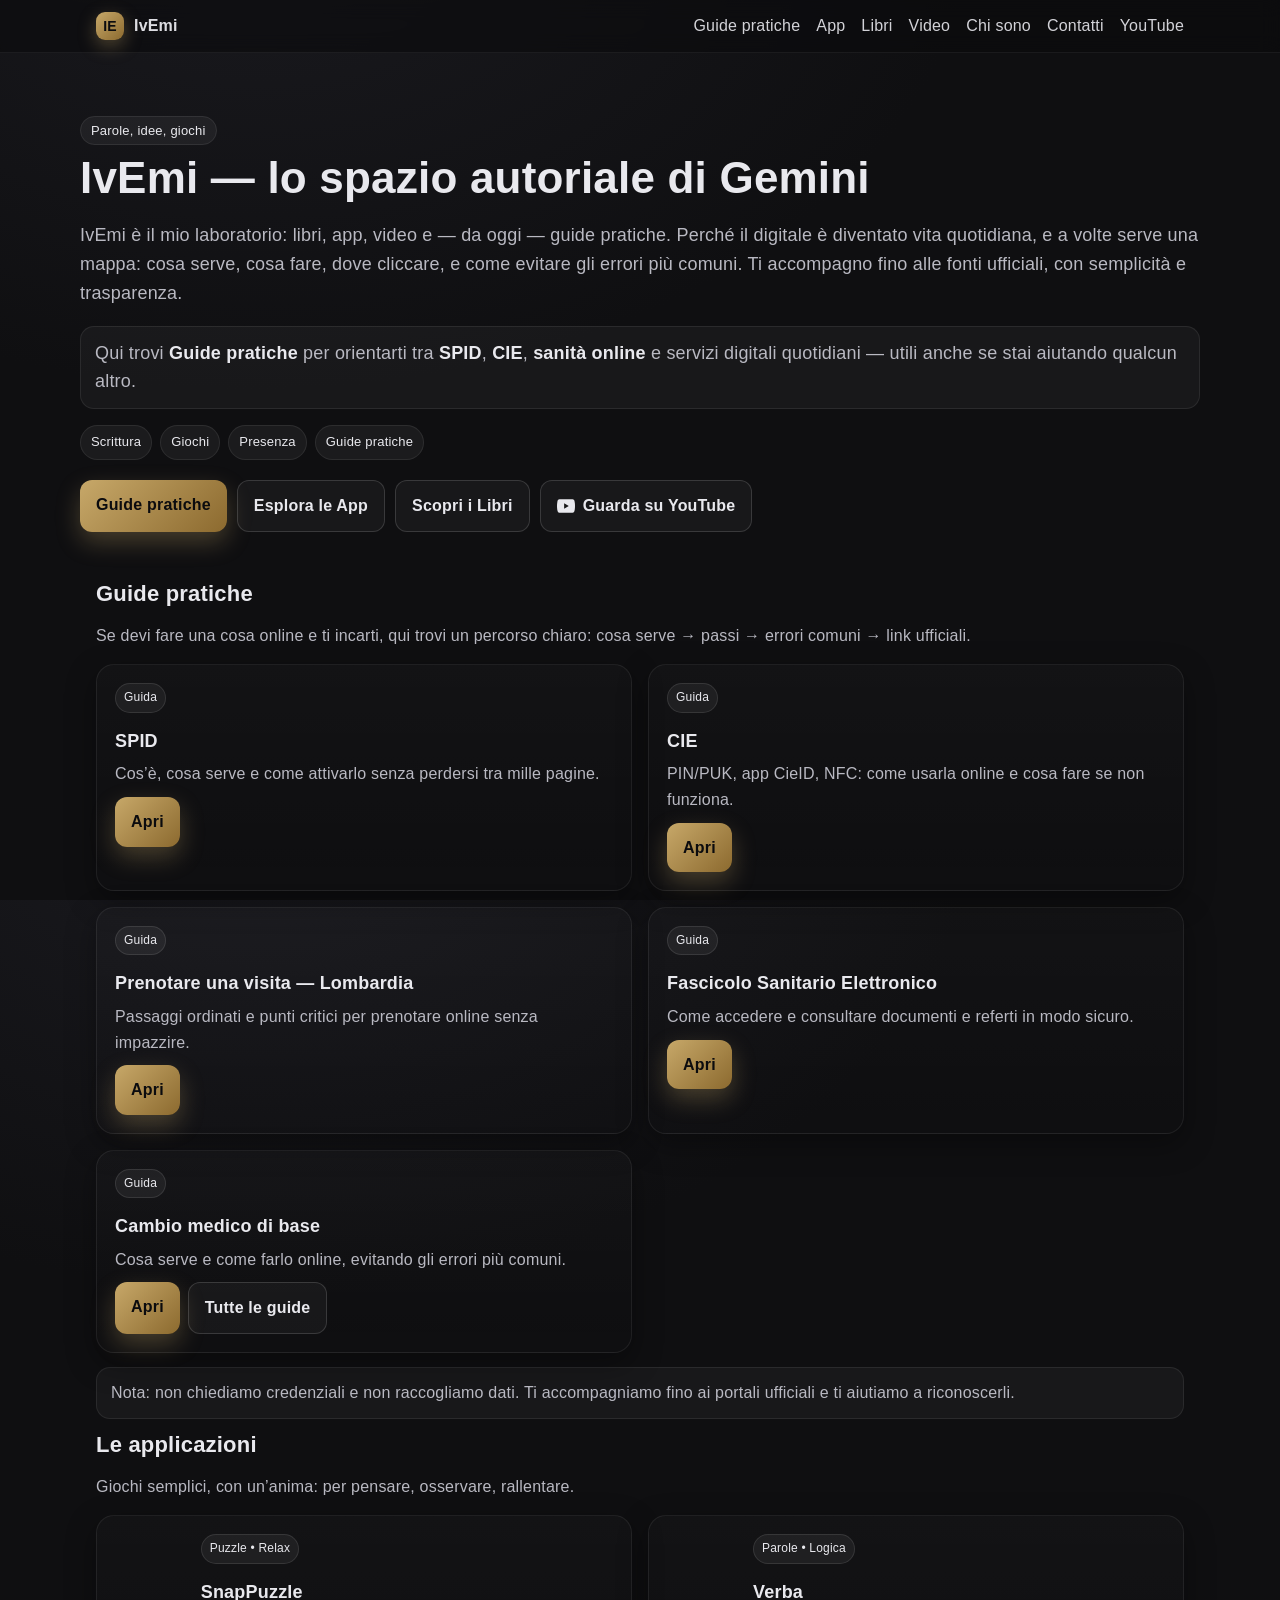
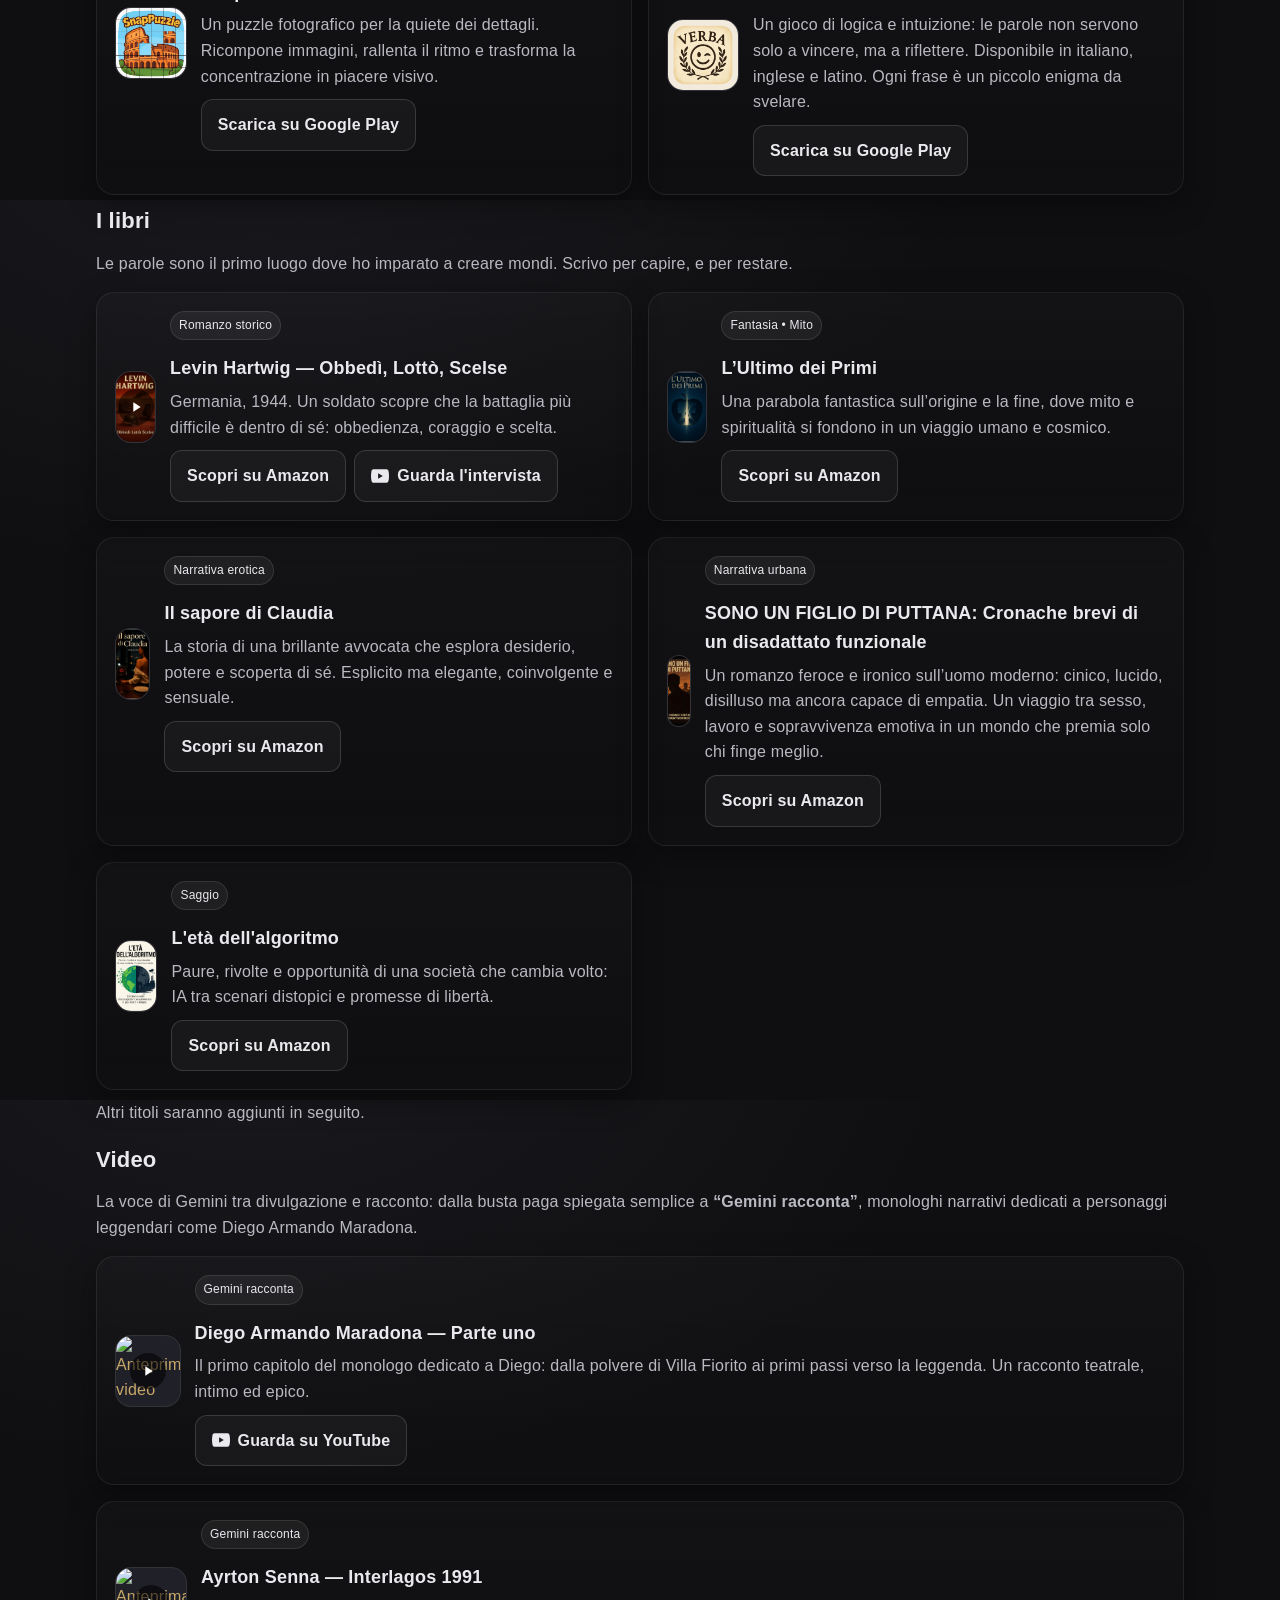
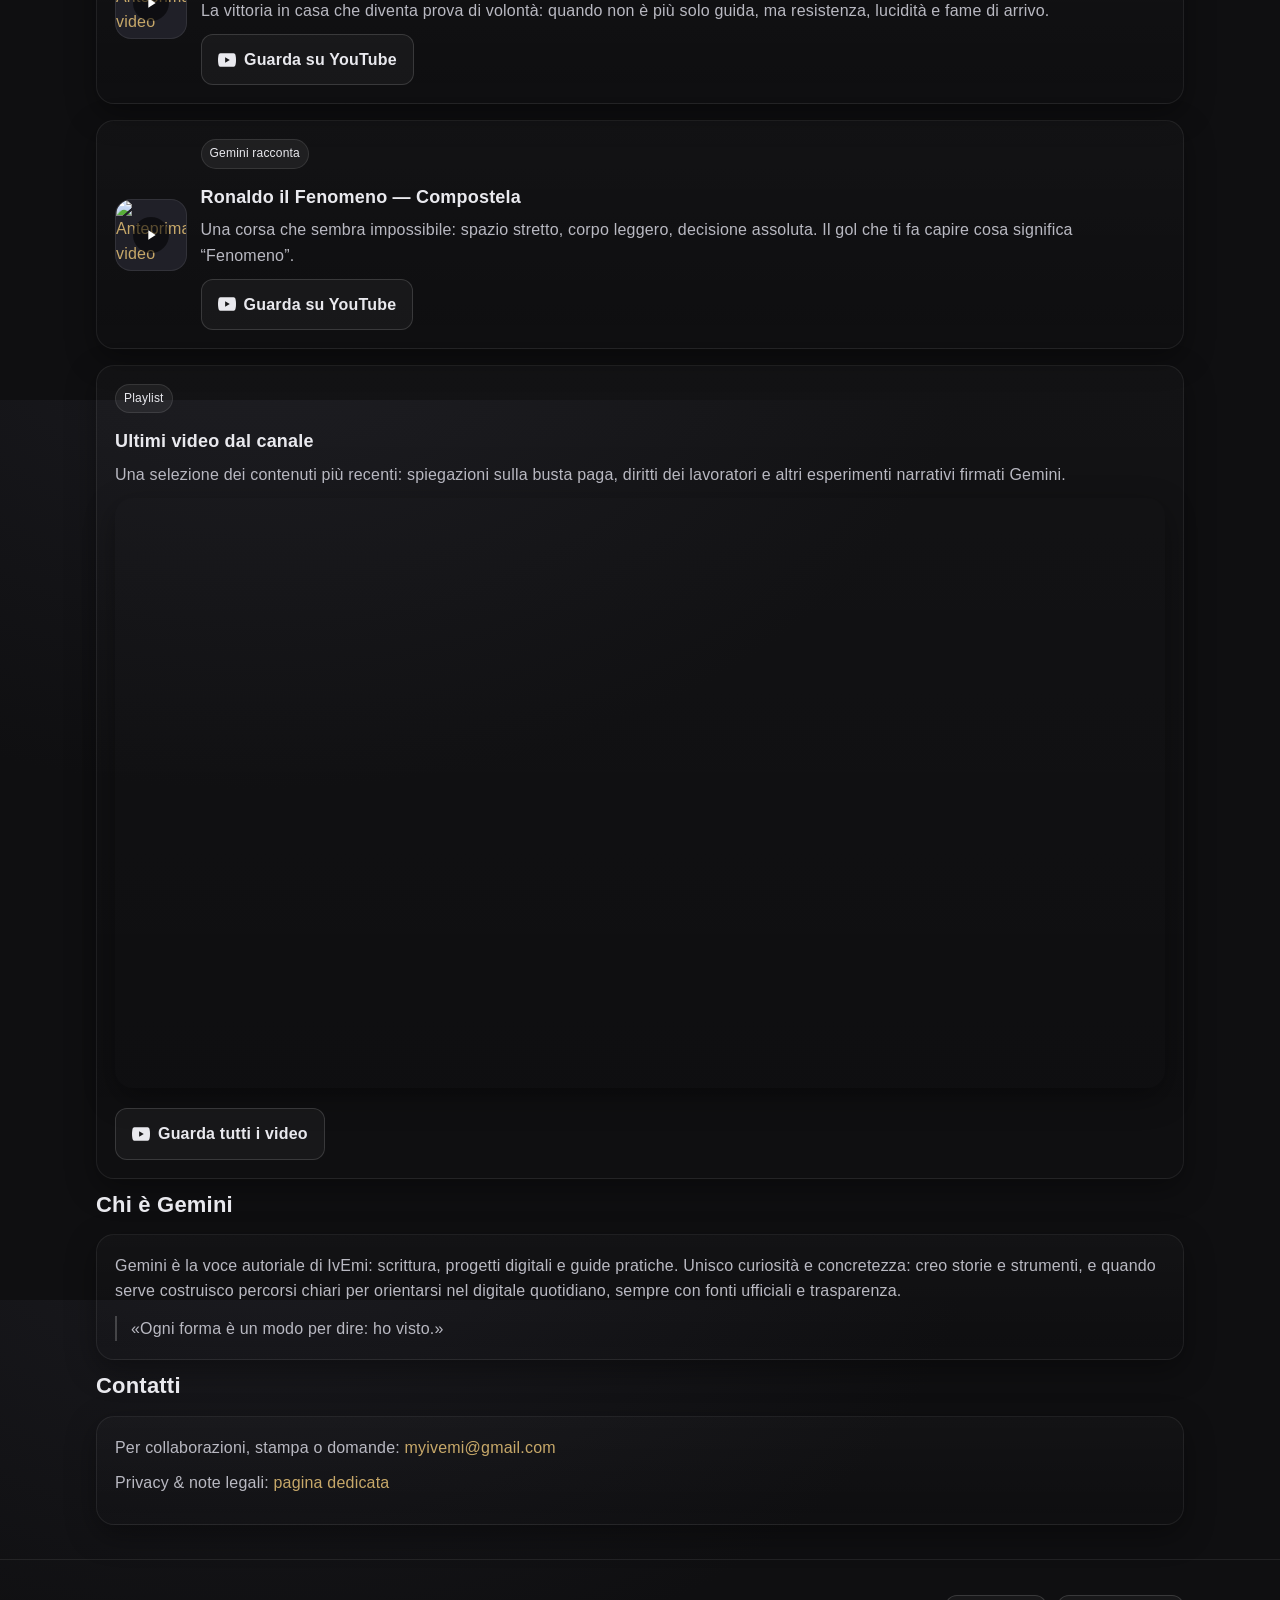
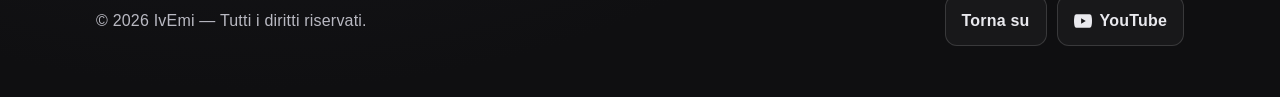
==== commit 5fa9868c: "Update index.html with content and structure changes" ====
--- a/index.html
+++ b/index.html
@@ -70,6 +70,7 @@
       e come evitare gli errori più comuni. Ti accompagno fino alle fonti ufficiali, con semplicità e trasparenza.
     </p>
 
+    <!-- ✅ Ponte esplicito alle Guide pratiche -->
     <div class="note" style="margin:14px 0 0">
       <p style="margin:0;color:var(--muted)">
         Qui trovi <strong style="color:var(--text)">Guide pratiche</strong> per orientarti tra
@@ -96,7 +97,7 @@
     </div>
   </section>
 
-  <!-- ✅ Guide pratiche -->
+  <!-- ✅ Sezione dedicata: Guide pratiche (prima delle App) -->
   <section id="guide" class="container" aria-labelledby="guide-title">
     <h2 id="guide-title" class="section-title">Guide pratiche</h2>
     <p class="section-sub">Se devi fare una cosa online e ti incarti, qui trovi un percorso chiaro: cosa serve → passi → errori comuni → link ufficiali.</p>
@@ -175,22 +176,17 @@
   <section id="videos" class="container" aria-labelledby="videos-title">
     <h2 id="videos-title" class="section-title">Video</h2>
     <p class="section-sub">
-      Due binari: racconto (storie, personaggi, sport) e divulgazione pratica (busta paga, lavoro, digitale quotidiano).
+      La voce di Gemini tra divulgazione e racconto: dalla busta paga spiegata semplice a
+      <strong>“Gemini racconta”</strong>, monologhi narrativi dedicati a personaggi leggendari come Diego Armando Maradona.
     </p>
 
-    <!-- ✅ Sezione 1: Gemini racconta -->
-    <h3 class="section-title" style="margin-top:18px">Gemini racconta</h3>
-    <p class="section-sub" style="margin-top:-6px">
-      Monologhi narrativi dedicati a personaggi leggendari. Intimi, teatrali, essenziali.
-    </p>
-
     <div class="grid">
-      <!-- Maradona -->
+      <!-- Card: Gemini racconta – Diego Armando Maradona -->
       <article class="card wide">
         <div class="item">
           <a class="thumb" href="https://youtu.be/Qckj5o_66jE?si=fQ_wNhPdORE0CDvU" target="_blank" rel="noopener" referrerpolicy="strict-origin-when-cross-origin"
              aria-label="Guarda su YouTube: Diego Armando Maradona — Parte uno">
-            <img src="https://img.youtube.com/vi/Qckj5o_66jE/hqdefault.jpg"
+            <img src="https://img.youtube.com/vi/DlfCECy2UJ0/hqdefault.jpg"
                  alt="Anteprima video Diego Armando Maradona — Parte uno">
             <span class="play-badge" aria-hidden="true">
               <svg viewBox="0 0 24 24"><path d="M8 5v14l11-7z"/></svg>
@@ -200,7 +196,8 @@
             <span class="badge">Gemini racconta</span>
             <h3>Diego Armando Maradona — Parte uno</h3>
             <p>
-              Dalla polvere di Villa Fiorito ai primi passi verso la leggenda. Un racconto teatrale, intimo ed epico.
+              Il primo capitolo del monologo dedicato a Diego: dalla polvere di Villa Fiorito
+              ai primi passi verso la leggenda. Un racconto teatrale, intimo ed epico.
             </p>
             <div class="links">
               <a class="btn icon" href="https://youtu.be/Qckj5o_66jE?si=fQ_wNhPdORE0CDvU" target="_blank" rel="noopener" referrerpolicy="strict-origin-when-cross-origin">
@@ -214,11 +211,11 @@
         </div>
       </article>
 
-      <!-- Senna -->
+      <!-- ✅ Card: Gemini racconta – Ayrton Senna (Interlagos 1991) -->
       <article class="card wide">
         <div class="item">
           <a class="thumb" href="https://youtu.be/4W-4jyRt6uE?si=gEJkDjWVMo7b0Gl_" target="_blank" rel="noopener" referrerpolicy="strict-origin-when-cross-origin"
-             aria-label="Guarda su YouTube: Ayrton Senna e la vittoria a Interlagos (1991)">
+             aria-label="Guarda su YouTube: Ayrton Senna — Interlagos 1991">
             <img src="https://img.youtube.com/vi/4W-4jyRt6uE/hqdefault.jpg"
                  alt="Anteprima video Ayrton Senna — Interlagos 1991">
             <span class="play-badge" aria-hidden="true">
@@ -229,7 +226,8 @@
             <span class="badge">Gemini racconta</span>
             <h3>Ayrton Senna — Interlagos 1991</h3>
             <p>
-              La corsa, la fatica, la volontà. Quando la vittoria diventa un gesto umano prima che sportivo.
+              La vittoria in casa che diventa prova di volontà: quando non è più solo guida,
+              ma resistenza, lucidità e fame di arrivo.
             </p>
             <div class="links">
               <a class="btn icon" href="https://youtu.be/4W-4jyRt6uE?si=gEJkDjWVMo7b0Gl_" target="_blank" rel="noopener" referrerpolicy="strict-origin-when-cross-origin">
@@ -243,22 +241,23 @@
         </div>
       </article>
 
-      <!-- Ronaldo -->
+      <!-- ✅ Card: Gemini racconta – Ronaldo il Fenomeno (Compostela) -->
       <article class="card wide">
         <div class="item">
           <a class="thumb" href="https://youtu.be/PIavmo931HQ?si=rNBgeXt_KLj-5qQh" target="_blank" rel="noopener" referrerpolicy="strict-origin-when-cross-origin"
-             aria-label="Guarda su YouTube: Ronaldo — Il gol di Compostela">
+             aria-label="Guarda su YouTube: Ronaldo il Fenomeno — Compostela">
             <img src="https://img.youtube.com/vi/PIavmo931HQ/hqdefault.jpg"
-                 alt="Anteprima video Ronaldo — Il gol di Compostela">
+                 alt="Anteprima video Ronaldo il Fenomeno — Compostela">
             <span class="play-badge" aria-hidden="true">
               <svg viewBox="0 0 24 24"><path d="M8 5v14l11-7z"/></svg>
             </span>
           </a>
           <div>
             <span class="badge">Gemini racconta</span>
-            <h3>Ronaldo — Il gol di Compostela</h3>
+            <h3>Ronaldo il Fenomeno — Compostela</h3>
             <p>
-              Il corpo come linguaggio: velocità, inganno, potenza. Un’azione che diventa firma.
+              Una corsa che sembra impossibile: spazio stretto, corpo leggero, decisione assoluta.
+              Il gol che ti fa capire cosa significa “Fenomeno”.
             </p>
             <div class="links">
               <a class="btn icon" href="https://youtu.be/PIavmo931HQ?si=rNBgeXt_KLj-5qQh" target="_blank" rel="noopener" referrerpolicy="strict-origin-when-cross-origin">
@@ -271,20 +270,14 @@
           </div>
         </div>
       </article>
-    </div>
-
-    <!-- ✅ Sezione 2: Busta paga -->
-    <h3 class="section-title" style="margin-top:22px">Busta paga & lavoro</h3>
-    <p class="section-sub" style="margin-top:-6px">
-      Video pratici e divulgativi: diritti, lettura busta paga, orientamento semplice.
-    </p>
-
-    <div class="grid">
+
+      <!-- Card: Playlist generale -->
       <article class="card wide">
         <span class="badge">Playlist</span>
         <h3>Ultimi video dal canale</h3>
         <p class="section-sub" style="margin-top:0">
-          Una selezione dei contenuti più recenti: busta paga, lavoro e altre spiegazioni.
+          Una selezione dei contenuti più recenti: spiegazioni sulla busta paga, diritti dei lavoratori
+          e altri esperimenti narrativi firmati Gemini.
         </p>
         <iframe class="yt-embed"
           src="https://www.youtube.com/embed/videoseries?list=PLv0--p5YiP_zD3U0-7_UZ0kaEs7sx4ihT"
@@ -345,14 +338,17 @@
   </div>
 </footer>
 
+<!-- Script: anno nel footer -->
 <script>document.getElementById('year').textContent=new Date().getFullYear();</script>
 
+<!-- ✅ Redirect www -> dominio principale -->
 <script>
   if (location.hostname === 'www.ivemi.it') {
     location.replace('https://ivemi.it' + location.pathname + location.search + location.hash);
   }
 </script>
 
+<!-- Script: carica App e Libri da JSON -->
 <script>
 (async () => {
   // Apps
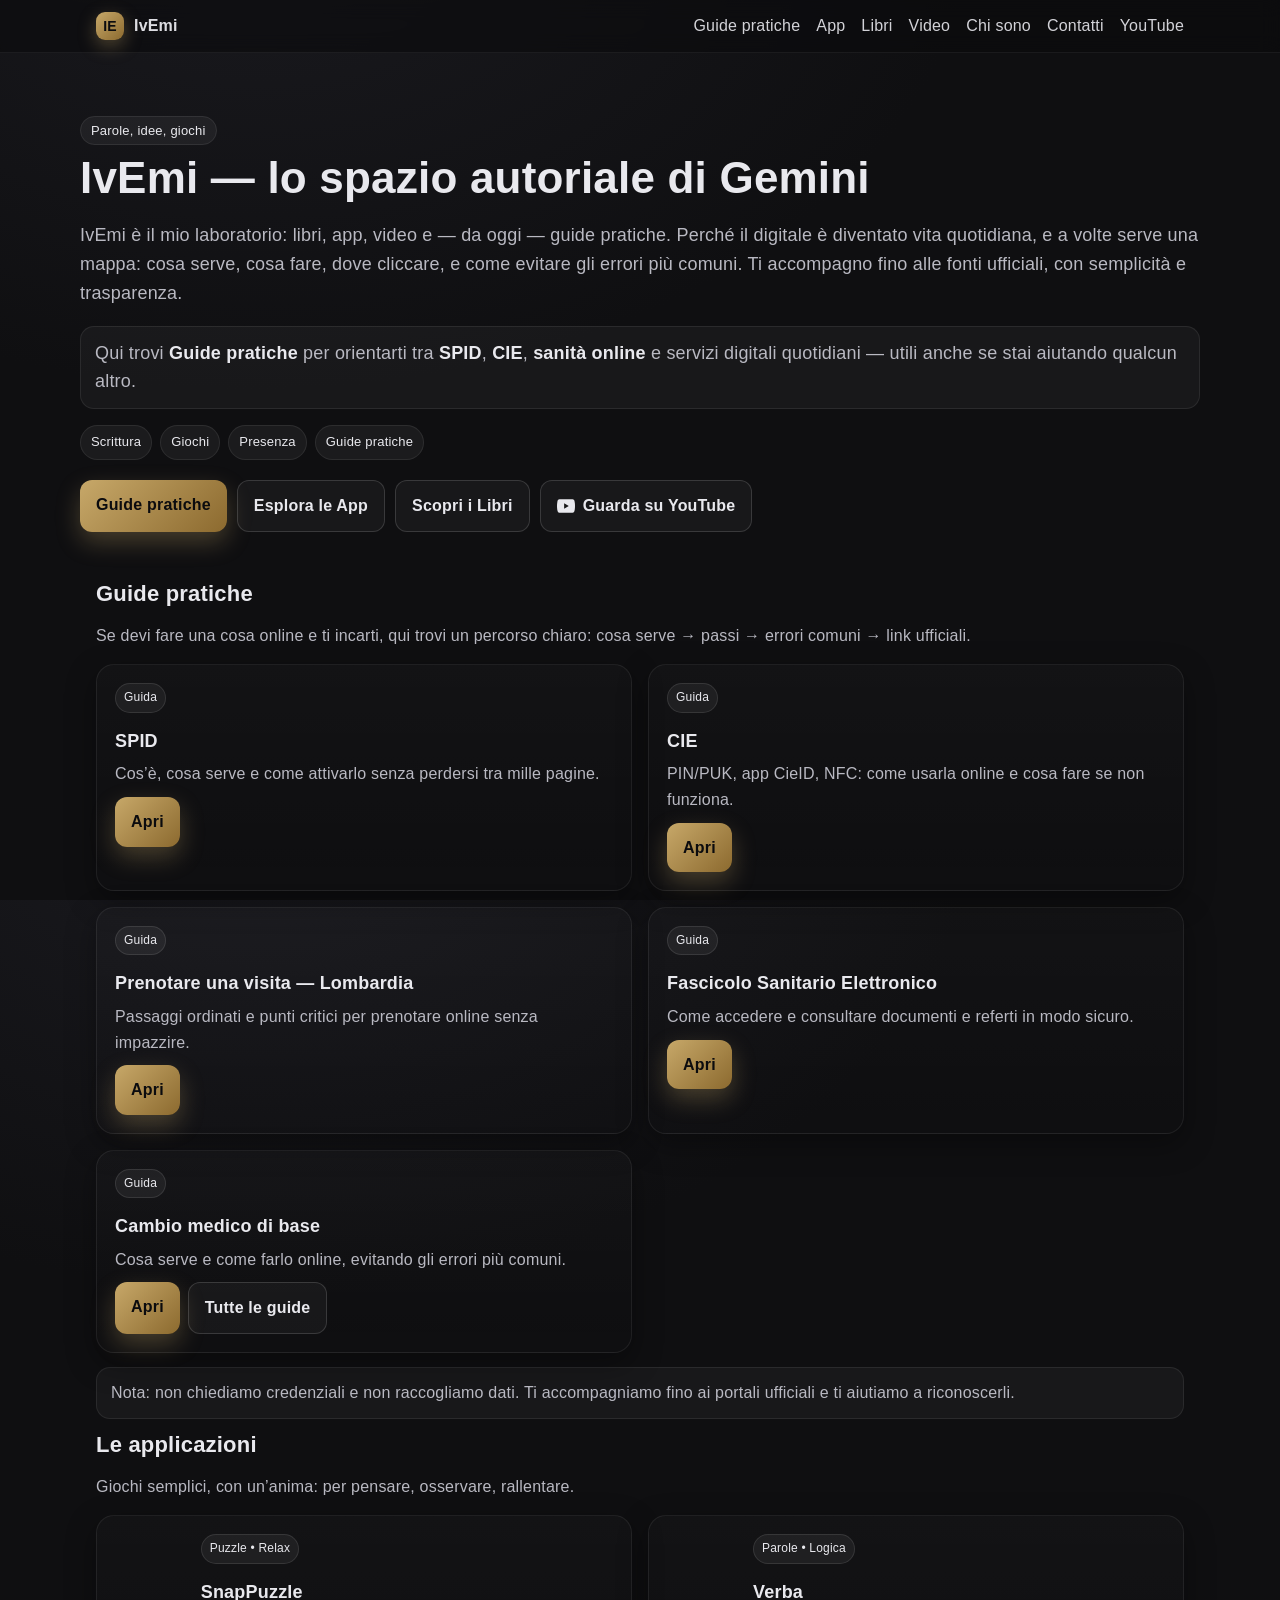
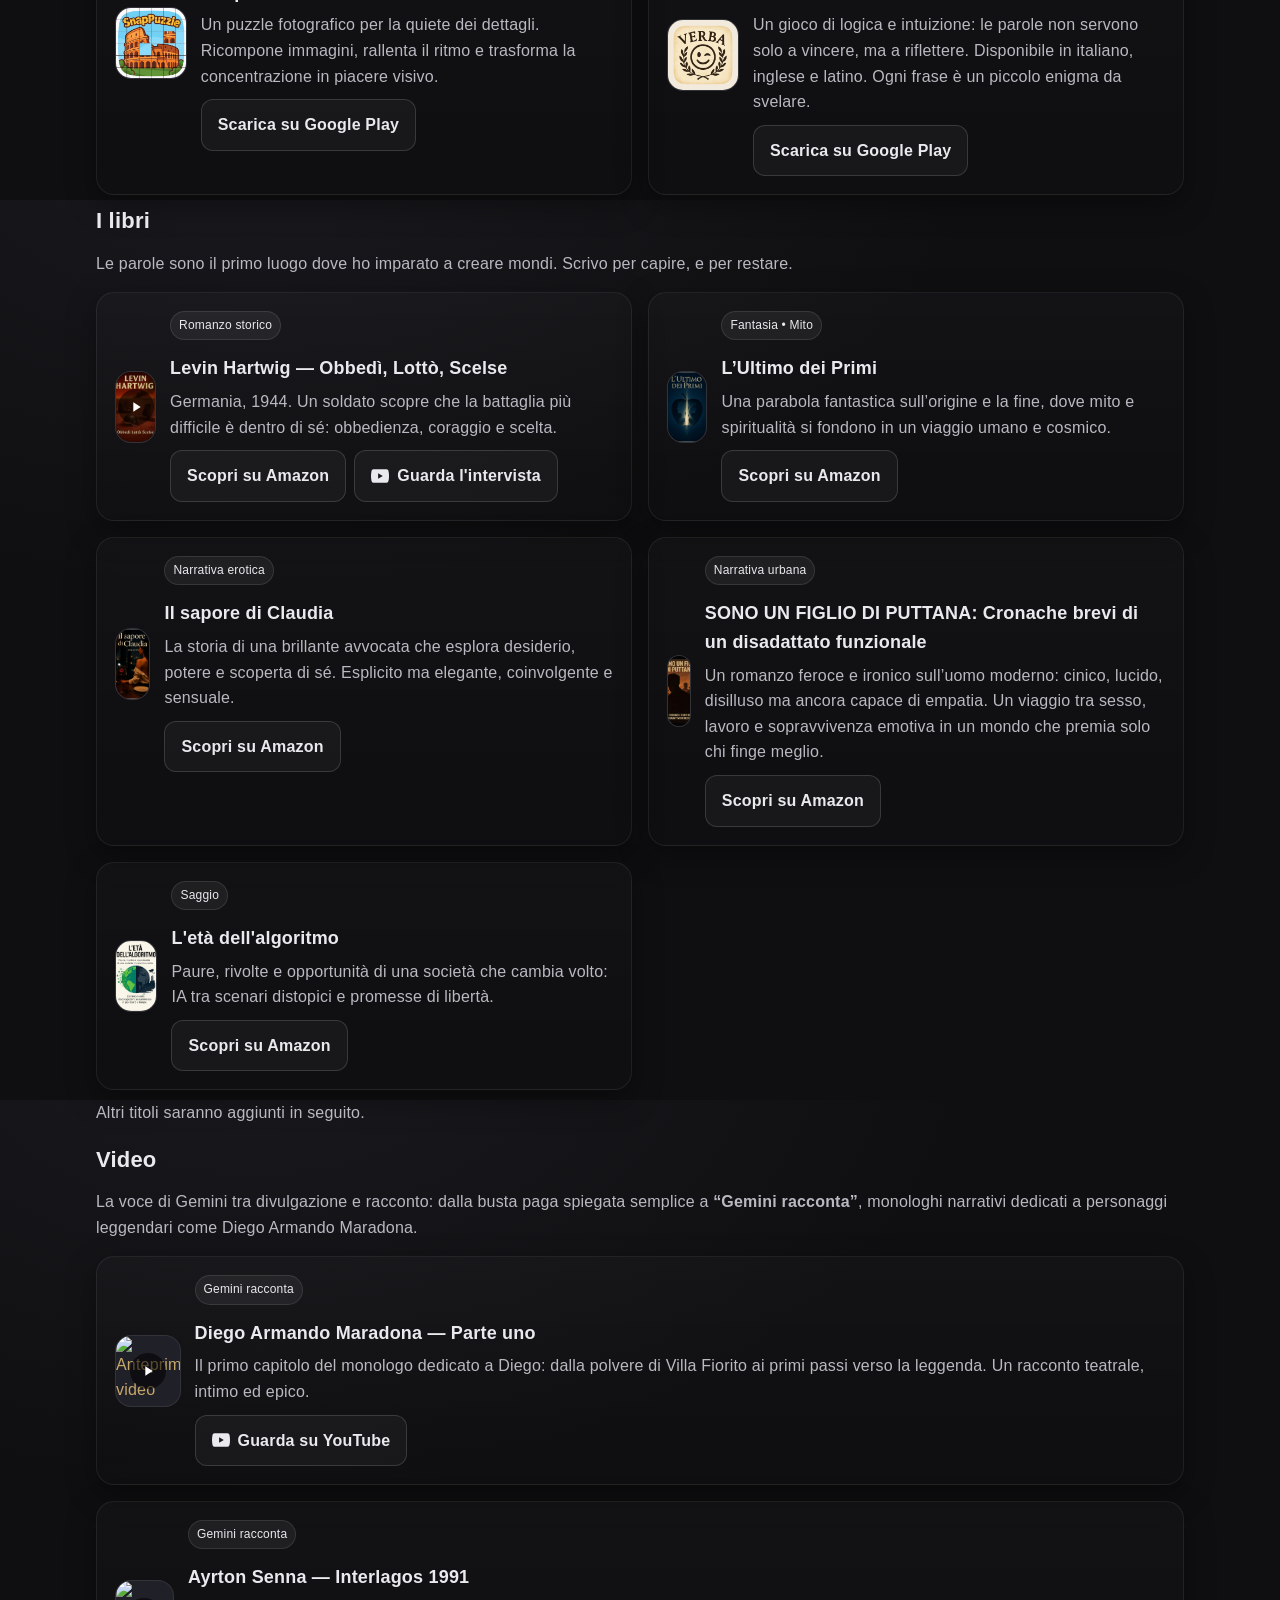
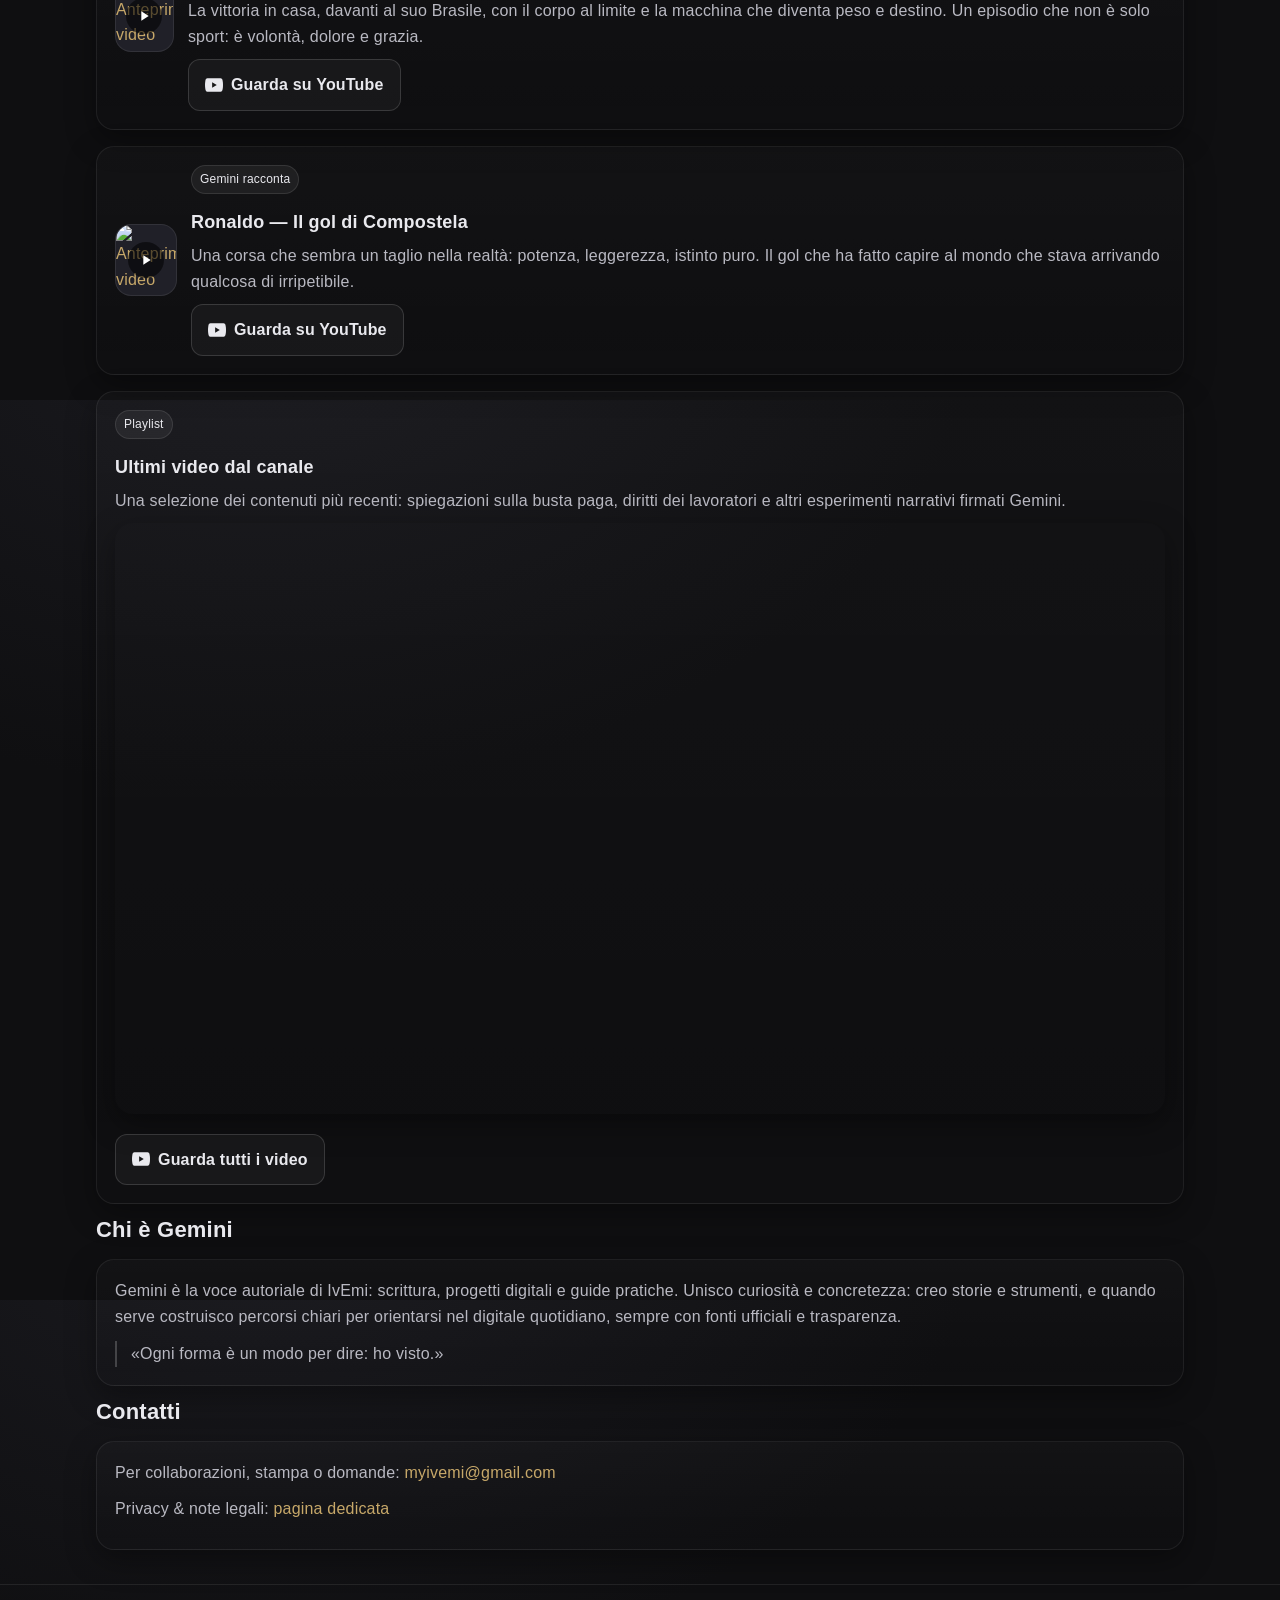
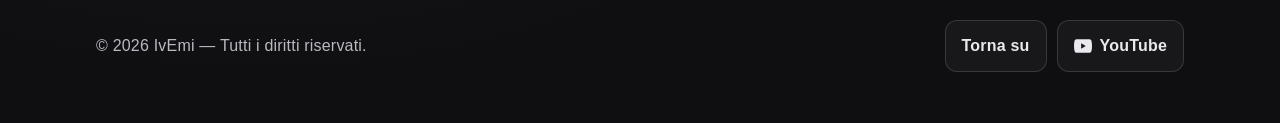
==== commit 6941cebe: "Update card titles and descriptions for Gemini racconta" ====
--- a/index.html
+++ b/index.html
@@ -211,7 +211,7 @@
         </div>
       </article>
 
-      <!-- ✅ Card: Gemini racconta – Ayrton Senna (Interlagos 1991) -->
+      <!-- ✅ NEW Card: Gemini racconta – Ayrton Senna -->
       <article class="card wide">
         <div class="item">
           <a class="thumb" href="https://youtu.be/4W-4jyRt6uE?si=gEJkDjWVMo7b0Gl_" target="_blank" rel="noopener" referrerpolicy="strict-origin-when-cross-origin"
@@ -226,8 +226,8 @@
             <span class="badge">Gemini racconta</span>
             <h3>Ayrton Senna — Interlagos 1991</h3>
             <p>
-              La vittoria in casa che diventa prova di volontà: quando non è più solo guida,
-              ma resistenza, lucidità e fame di arrivo.
+              La vittoria in casa, davanti al suo Brasile, con il corpo al limite e la macchina che diventa peso e destino.
+              Un episodio che non è solo sport: è volontà, dolore e grazia.
             </p>
             <div class="links">
               <a class="btn icon" href="https://youtu.be/4W-4jyRt6uE?si=gEJkDjWVMo7b0Gl_" target="_blank" rel="noopener" referrerpolicy="strict-origin-when-cross-origin">
@@ -241,23 +241,23 @@
         </div>
       </article>
 
-      <!-- ✅ Card: Gemini racconta – Ronaldo il Fenomeno (Compostela) -->
+      <!-- ✅ NEW Card: Gemini racconta – Ronaldo -->
       <article class="card wide">
         <div class="item">
           <a class="thumb" href="https://youtu.be/PIavmo931HQ?si=rNBgeXt_KLj-5qQh" target="_blank" rel="noopener" referrerpolicy="strict-origin-when-cross-origin"
-             aria-label="Guarda su YouTube: Ronaldo il Fenomeno — Compostela">
+             aria-label="Guarda su YouTube: Ronaldo — Il gol di Compostela">
             <img src="https://img.youtube.com/vi/PIavmo931HQ/hqdefault.jpg"
-                 alt="Anteprima video Ronaldo il Fenomeno — Compostela">
+                 alt="Anteprima video Ronaldo — Il gol di Compostela">
             <span class="play-badge" aria-hidden="true">
               <svg viewBox="0 0 24 24"><path d="M8 5v14l11-7z"/></svg>
             </span>
           </a>
           <div>
             <span class="badge">Gemini racconta</span>
-            <h3>Ronaldo il Fenomeno — Compostela</h3>
+            <h3>Ronaldo — Il gol di Compostela</h3>
             <p>
-              Una corsa che sembra impossibile: spazio stretto, corpo leggero, decisione assoluta.
-              Il gol che ti fa capire cosa significa “Fenomeno”.
+              Una corsa che sembra un taglio nella realtà: potenza, leggerezza, istinto puro.
+              Il gol che ha fatto capire al mondo che stava arrivando qualcosa di irripetibile.
             </p>
             <div class="links">
               <a class="btn icon" href="https://youtu.be/PIavmo931HQ?si=rNBgeXt_KLj-5qQh" target="_blank" rel="noopener" referrerpolicy="strict-origin-when-cross-origin">
@@ -431,4 +431,4 @@
 })();
 </script>
 </body>
-</html>
+    </html>
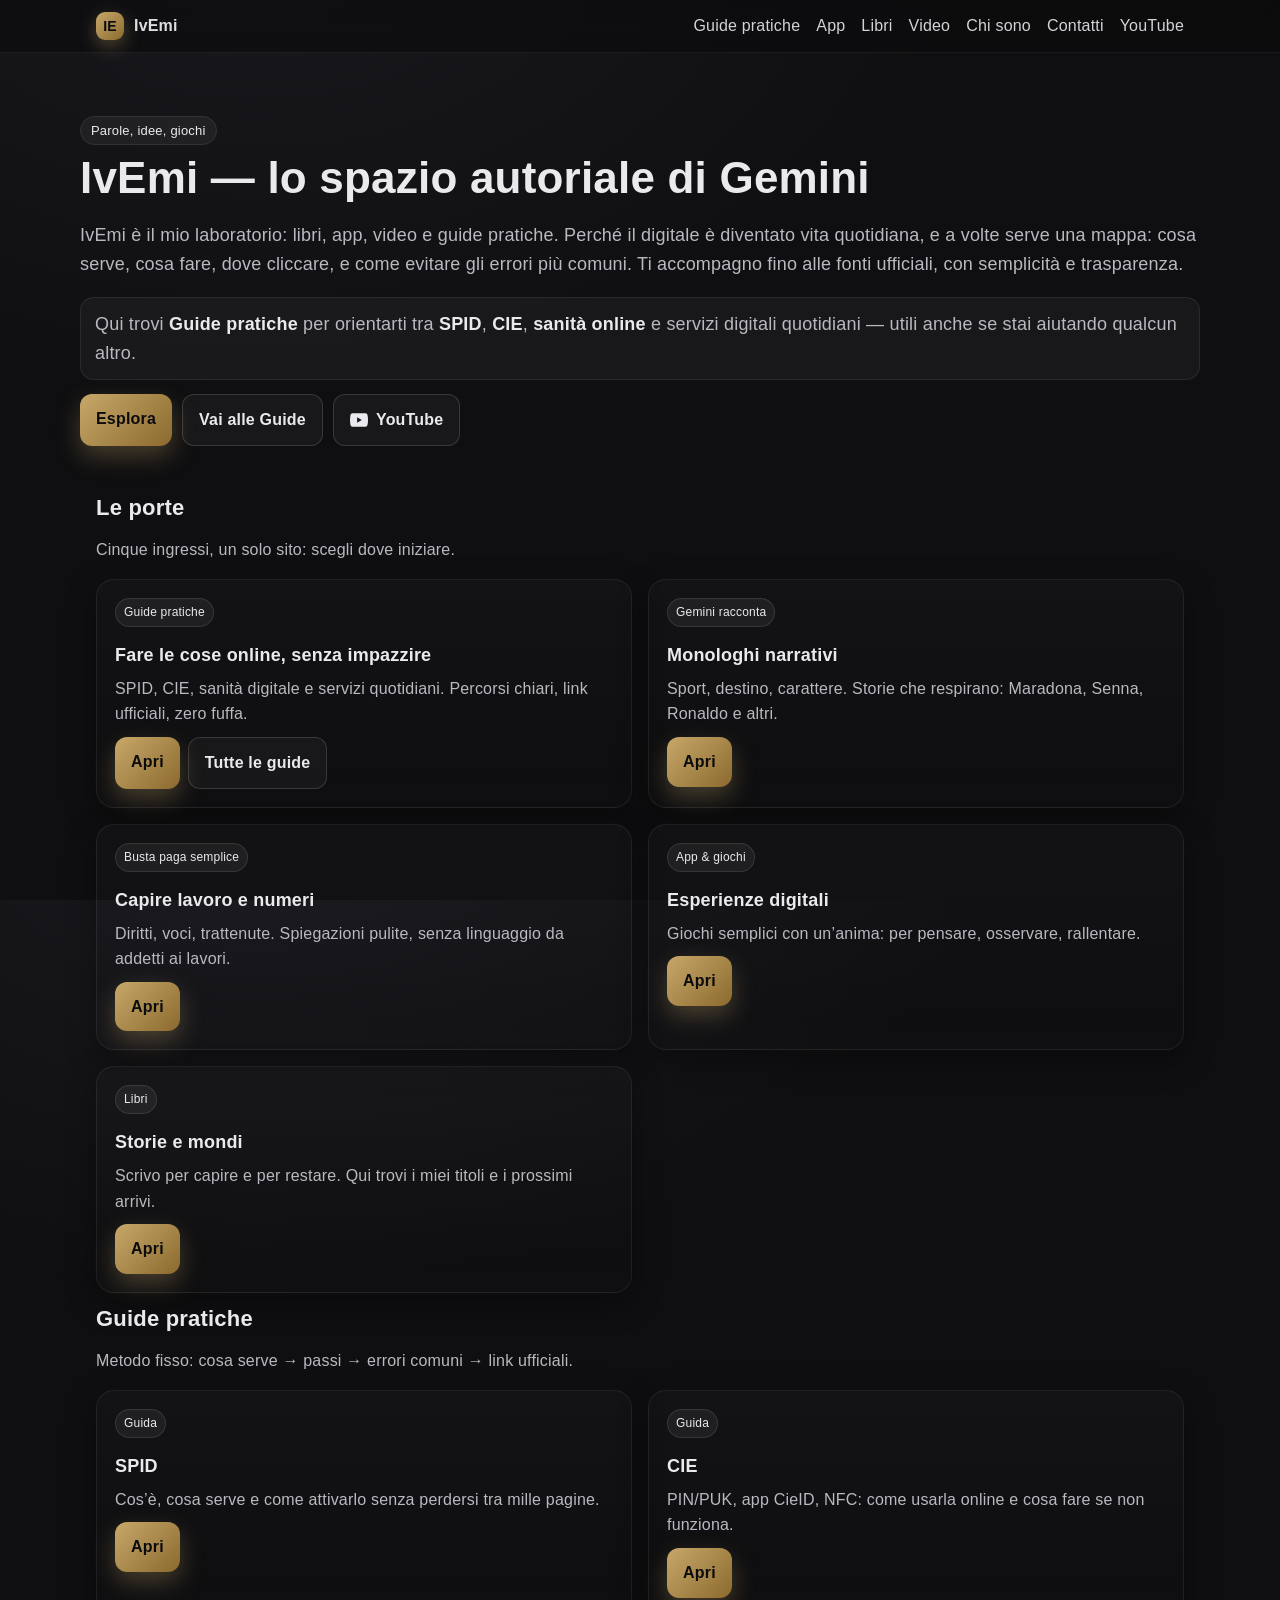
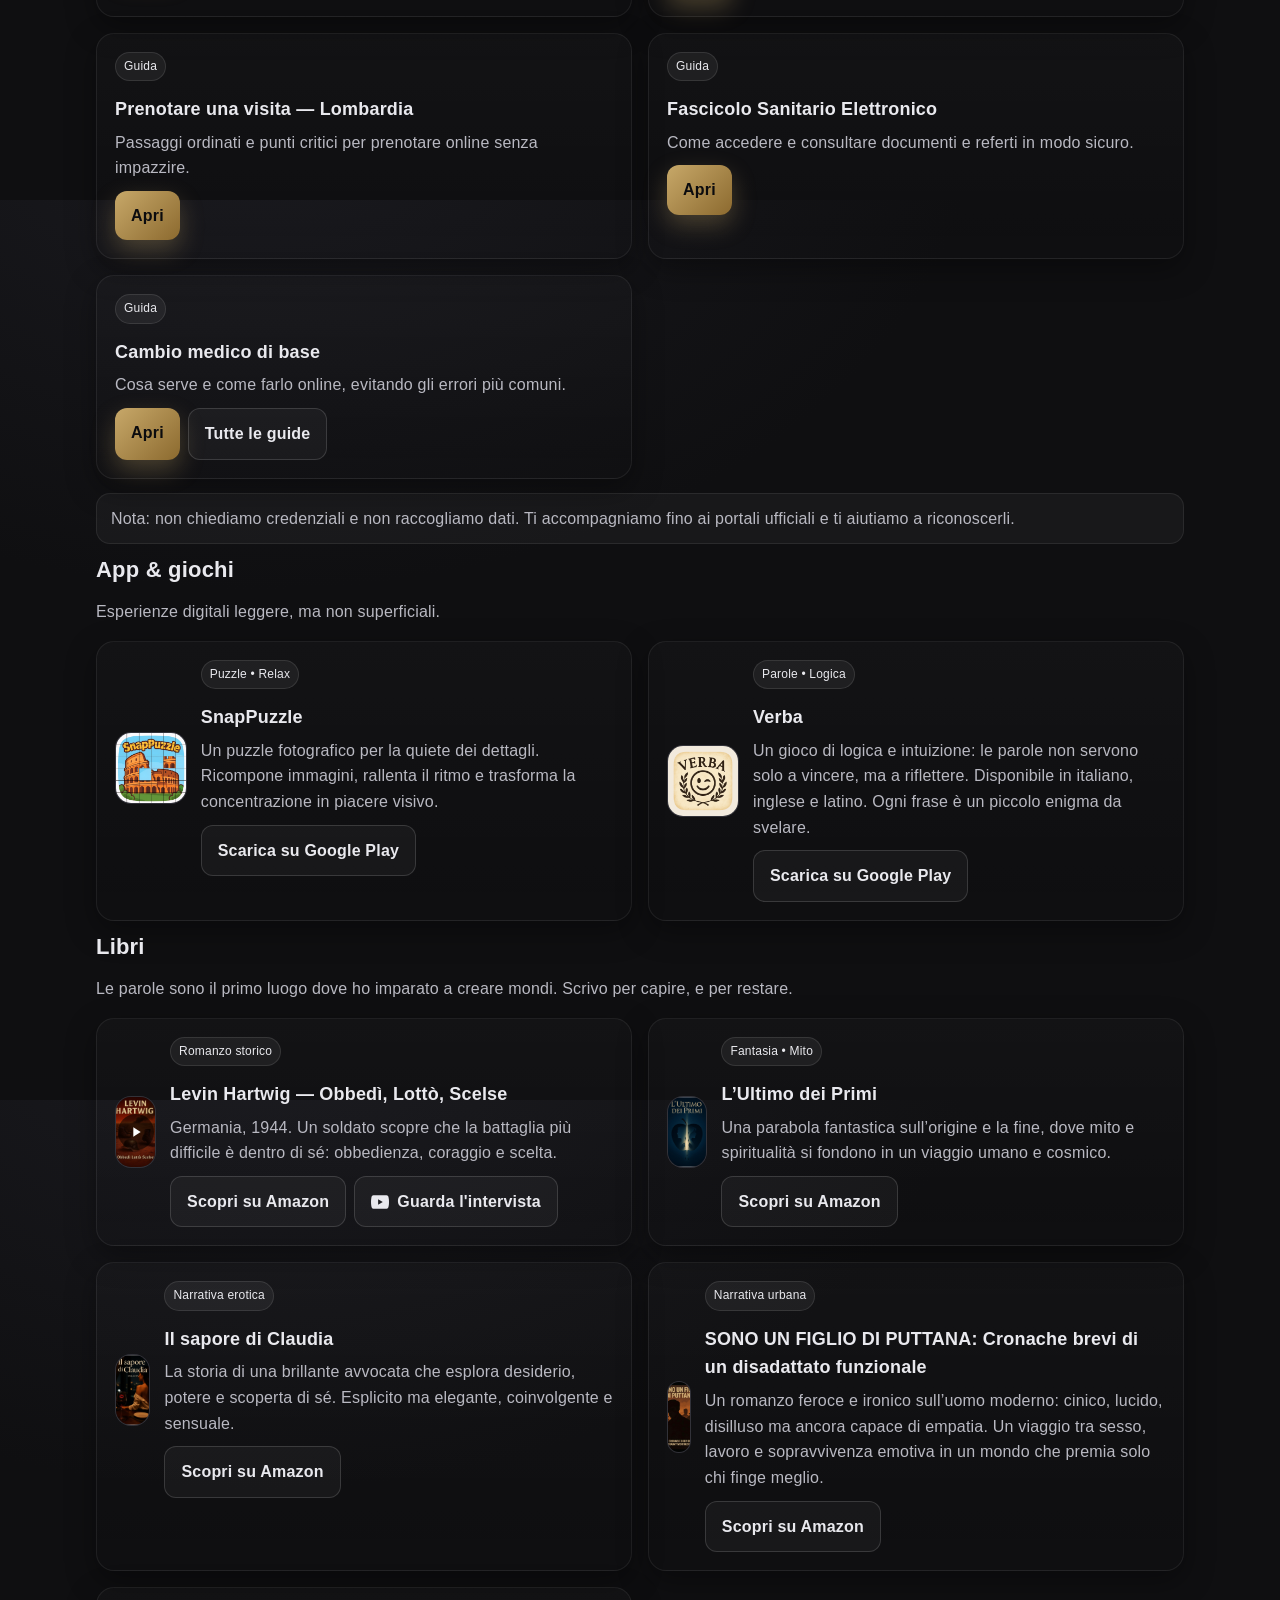
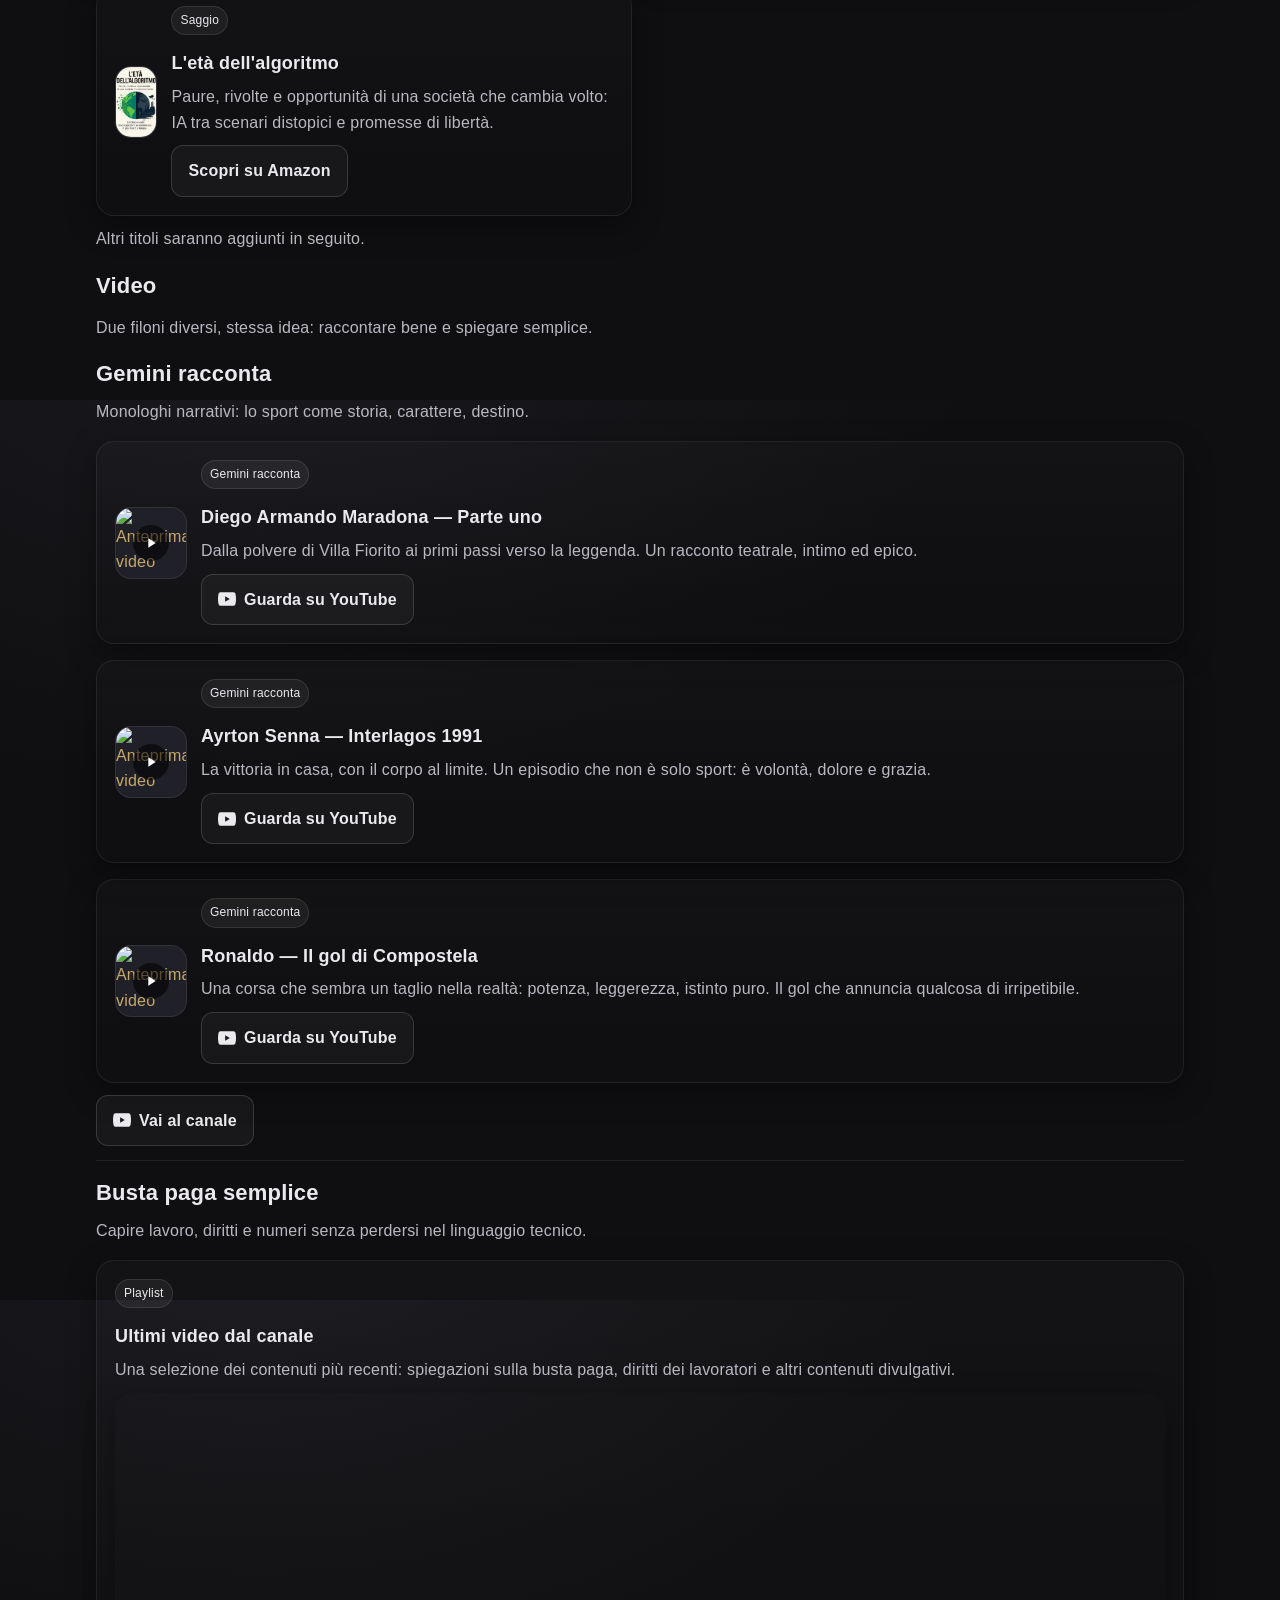
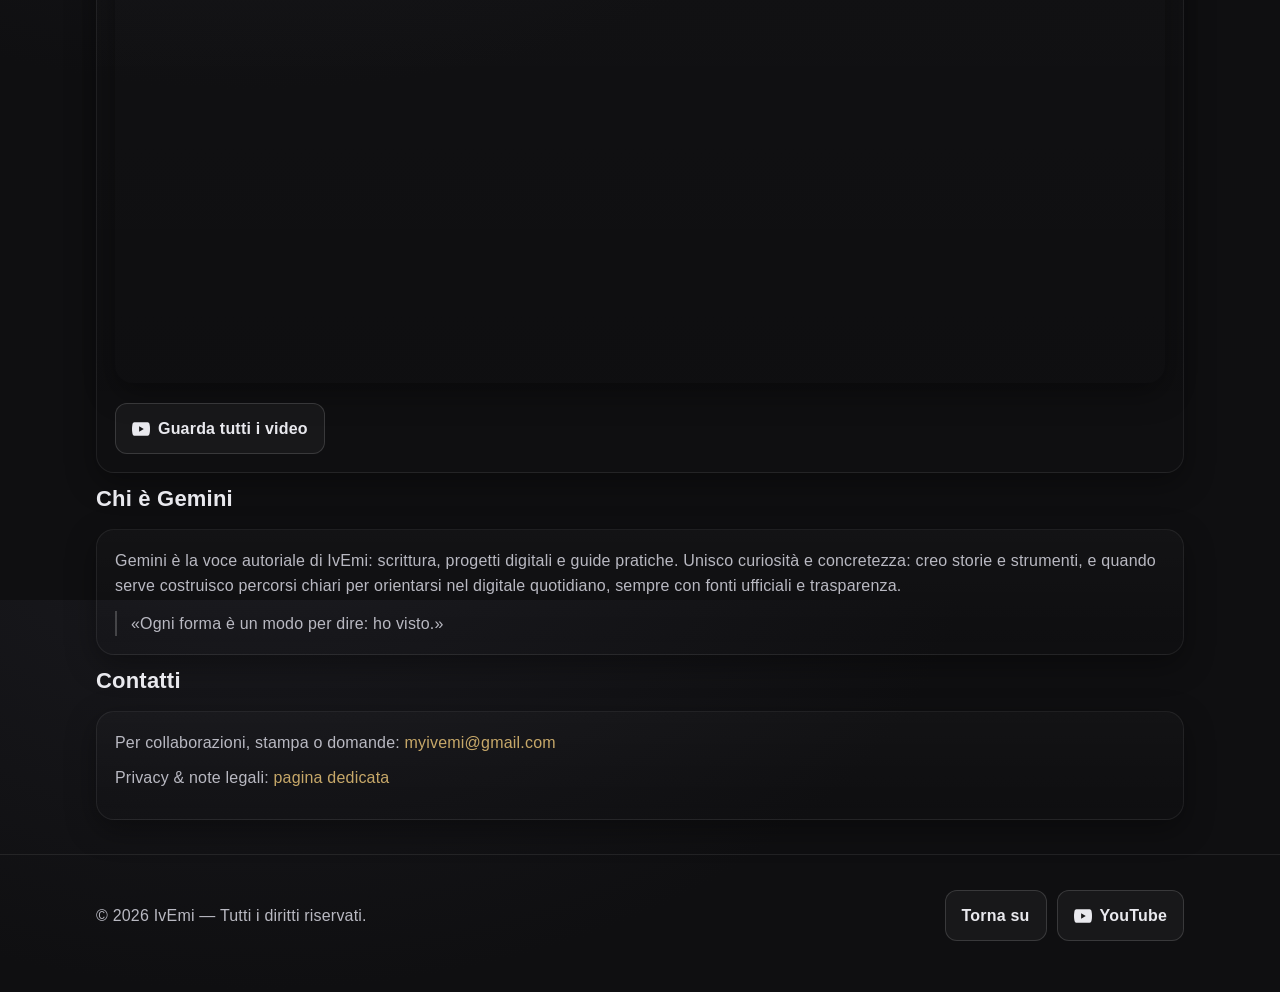
==== commit ddbd9642: "Refactor index.html for clarity and structure Removed unnecessary tags and updated text for clarity." ====
--- a/index.html
+++ b/index.html
@@ -60,17 +60,17 @@
 </header>
 
 <main id="top">
+  <!-- HERO -->
   <section class="hero container">
     <span class="tag">Parole, idee, giochi</span>
     <h1>IvEmi — lo spazio autoriale di Gemini</h1>
 
     <p>
-      IvEmi è il mio laboratorio: libri, app, video e — da oggi — guide pratiche.
+      IvEmi è il mio laboratorio: libri, app, video e guide pratiche.
       Perché il digitale è diventato vita quotidiana, e a volte serve una mappa: cosa serve, cosa fare, dove cliccare,
       e come evitare gli errori più comuni. Ti accompagno fino alle fonti ufficiali, con semplicità e trasparenza.
     </p>
 
-    <!-- ✅ Ponte esplicito alle Guide pratiche -->
     <div class="note" style="margin:14px 0 0">
       <p style="margin:0;color:var(--muted)">
         Qui trovi <strong style="color:var(--text)">Guide pratiche</strong> per orientarti tra
@@ -79,28 +79,74 @@
       </p>
     </div>
 
-    <div class="tags">
-      <span class="tag">Scrittura</span>
-      <span class="tag">Giochi</span>
-      <span class="tag">Presenza</span>
-      <span class="tag">Guide pratiche</span>
-    </div>
-
-    <div class="cta-row">
-      <a class="btn primary" href="/assistenza/">Guide pratiche</a>
-      <a class="btn" href="#apps">Esplora le App</a>
-      <a class="btn" href="#books">Scopri i Libri</a>
+    <div class="cta-row" style="margin-top:14px">
+      <a class="btn primary" href="#porte">Esplora</a>
+      <a class="btn" href="/assistenza/">Vai alle Guide</a>
       <a class="btn icon" href="https://youtube.com/@emibaresi?si=-dRrx2M6Ek-qvJw4" target="_blank" rel="noopener" referrerpolicy="strict-origin-when-cross-origin" aria-label="Apri il canale YouTube di IvEmi">
         <svg viewBox="0 0 24 24" fill="currentColor" aria-hidden="true"><path d="M23.5 6.2a4.8 4.8 0 0 0-.8-2.2 3 3 0 0 0-2-.9C18.5 3 12 3 12 3s-6.5 0-8.7.1a3 3 0 0 0-2 .9 4.8 4.8 0 0 0-.8 2.2A36.4 36.4 0 0 0 0 12a36.4 36.4 0 0 0 .5 5.8c.1.8.4 1.5.8 2.2.5.6 1.2 1 2 .9C5.5 21 12 21 12 21s6.5 0 8.7-.1a3 3 0 0 0 2-.9c.4-.7.7-1.4.8-2.2.4-1.9.5-3.9.5-5.8 0-2-.1-4-.5-5.8Zm-14 9.4V8.4l6.2 3.6-6.2 3.6Z"/></svg>
-        Guarda su YouTube
+        YouTube
       </a>
     </div>
   </section>
 
-  <!-- ✅ Sezione dedicata: Guide pratiche (prima delle App) -->
+  <!-- PORTE (HUB) -->
+  <section id="porte" class="container" aria-labelledby="porte-title">
+    <h2 id="porte-title" class="section-title">Le porte</h2>
+    <p class="section-sub">Cinque ingressi, un solo sito: scegli dove iniziare.</p>
+
+    <div class="grid">
+      <article class="card">
+        <span class="badge">Guide pratiche</span>
+        <h3>Fare le cose online, senza impazzire</h3>
+        <p>SPID, CIE, sanità digitale e servizi quotidiani. Percorsi chiari, link ufficiali, zero fuffa.</p>
+        <div class="links">
+          <a class="btn primary" href="#guide">Apri</a>
+          <a class="btn" href="/assistenza/">Tutte le guide</a>
+        </div>
+      </article>
+
+      <article class="card">
+        <span class="badge">Gemini racconta</span>
+        <h3>Monologhi narrativi</h3>
+        <p>Sport, destino, carattere. Storie che respirano: Maradona, Senna, Ronaldo e altri.</p>
+        <div class="links">
+          <a class="btn primary" href="#gemini-racconta">Apri</a>
+        </div>
+      </article>
+
+      <article class="card">
+        <span class="badge">Busta paga semplice</span>
+        <h3>Capire lavoro e numeri</h3>
+        <p>Diritti, voci, trattenute. Spiegazioni pulite, senza linguaggio da addetti ai lavori.</p>
+        <div class="links">
+          <a class="btn primary" href="#busta-paga">Apri</a>
+        </div>
+      </article>
+
+      <article class="card">
+        <span class="badge">App & giochi</span>
+        <h3>Esperienze digitali</h3>
+        <p>Giochi semplici con un’anima: per pensare, osservare, rallentare.</p>
+        <div class="links">
+          <a class="btn primary" href="#apps">Apri</a>
+        </div>
+      </article>
+
+      <article class="card">
+        <span class="badge">Libri</span>
+        <h3>Storie e mondi</h3>
+        <p>Scrivo per capire e per restare. Qui trovi i miei titoli e i prossimi arrivi.</p>
+        <div class="links">
+          <a class="btn primary" href="#books">Apri</a>
+        </div>
+      </article>
+    </div>
+  </section>
+
+  <!-- GUIDE -->
   <section id="guide" class="container" aria-labelledby="guide-title">
     <h2 id="guide-title" class="section-title">Guide pratiche</h2>
-    <p class="section-sub">Se devi fare una cosa online e ti incarti, qui trovi un percorso chiaro: cosa serve → passi → errori comuni → link ufficiali.</p>
+    <p class="section-sub">Metodo fisso: cosa serve → passi → errori comuni → link ufficiali.</p>
 
     <div class="grid">
       <article class="card">
@@ -159,125 +205,150 @@
 
   <!-- Apps (dinamiche) -->
   <section id="apps" class="container" aria-labelledby="apps-title">
-    <h2 id="apps-title" class="section-title">Le applicazioni</h2>
-    <p class="section-sub">Giochi semplici, con un’anima: per pensare, osservare, rallentare.</p>
+    <h2 id="apps-title" class="section-title">App & giochi</h2>
+    <p class="section-sub">Esperienze digitali leggere, ma non superficiali.</p>
     <div id="apps-grid" class="grid" aria-live="polite"></div>
   </section>
 
   <!-- Books (dinamici) -->
   <section id="books" class="container" aria-labelledby="books-title">
-    <h2 id="books-title" class="section-title">I libri</h2>
+    <h2 id="books-title" class="section-title">Libri</h2>
     <p class="section-sub">Le parole sono il primo luogo dove ho imparato a creare mondi. Scrivo per capire, e per restare.</p>
     <div id="books-grid" class="grid" aria-live="polite"></div>
     <p class="section-sub" style="margin-top:10px">Altri titoli saranno aggiunti in seguito.</p>
   </section>
 
-  <!-- 🎥 Video -->
+  <!-- 🎥 VIDEO (SEPARATI IN DUE SOTTOSEZIONI) -->
   <section id="videos" class="container" aria-labelledby="videos-title">
     <h2 id="videos-title" class="section-title">Video</h2>
     <p class="section-sub">
-      La voce di Gemini tra divulgazione e racconto: dalla busta paga spiegata semplice a
-      <strong>“Gemini racconta”</strong>, monologhi narrativi dedicati a personaggi leggendari come Diego Armando Maradona.
+      Due filoni diversi, stessa idea: raccontare bene e spiegare semplice.
     </p>
 
-    <div class="grid">
-      <!-- Card: Gemini racconta – Diego Armando Maradona -->
-      <article class="card wide">
-        <div class="item">
-          <a class="thumb" href="https://youtu.be/Qckj5o_66jE?si=fQ_wNhPdORE0CDvU" target="_blank" rel="noopener" referrerpolicy="strict-origin-when-cross-origin"
-             aria-label="Guarda su YouTube: Diego Armando Maradona — Parte uno">
-            <img src="https://img.youtube.com/vi/DlfCECy2UJ0/hqdefault.jpg"
-                 alt="Anteprima video Diego Armando Maradona — Parte uno">
-            <span class="play-badge" aria-hidden="true">
-              <svg viewBox="0 0 24 24"><path d="M8 5v14l11-7z"/></svg>
-            </span>
-          </a>
-          <div>
-            <span class="badge">Gemini racconta</span>
-            <h3>Diego Armando Maradona — Parte uno</h3>
-            <p>
-              Il primo capitolo del monologo dedicato a Diego: dalla polvere di Villa Fiorito
-              ai primi passi verso la leggenda. Un racconto teatrale, intimo ed epico.
-            </p>
-            <div class="links">
-              <a class="btn icon" href="https://youtu.be/Qckj5o_66jE?si=fQ_wNhPdORE0CDvU" target="_blank" rel="noopener" referrerpolicy="strict-origin-when-cross-origin">
-                <svg viewBox="0 0 24 24" fill="currentColor" aria-hidden="true" style="width:18px;height:18px">
-                  <path d="M23.5 6.2a4.8 4.8 0 0 0-.8-2.2 3 3 0 0 0-2-.9C18.5 3 12 3 12 3s-6.5 0-8.7.1a3 3 0 0 0-2 .9 4.8 4.8 0 0 0-.8 2.2A36.4 36.4 0 0 0 0 12a36.4 36.4 0 0 0 .5 5.8c.1.8.4 1.5.8 2.2.5.6 1.2 1 2 .9C5.5 21 12 21 12 21s6.5 0 8.7-.1a3 3 0 0 0 2-.9c.4-.7.7-1.4.8-2.2.4-1.9.5-3.9.5-5.8 0-2-.1-4-.5-5.8Zm-14 9.4V8.4l6.2 3.6-6.2 3.6Z"/>
-                </svg>
-                Guarda su YouTube
-              </a>
+    <!-- GEMINI RACCONTA -->
+    <div id="gemini-racconta" style="margin-top:14px">
+      <h3 class="section-title" style="margin-bottom:8px">Gemini racconta</h3>
+      <p class="section-sub" style="margin-top:0">
+        Monologhi narrativi: lo sport come storia, carattere, destino.
+      </p>
+
+      <div class="grid">
+        <!-- Maradona -->
+        <article class="card wide">
+          <div class="item">
+            <a class="thumb" href="https://youtu.be/Qckj5o_66jE?si=fQ_wNhPdORE0CDvU" target="_blank" rel="noopener" referrerpolicy="strict-origin-when-cross-origin"
+               aria-label="Guarda su YouTube: Diego Armando Maradona — Parte uno">
+              <img src="https://img.youtube.com/vi/DlfCECy2UJ0/hqdefault.jpg"
+                   alt="Anteprima video Diego Armando Maradona — Parte uno">
+              <span class="play-badge" aria-hidden="true">
+                <svg viewBox="0 0 24 24"><path d="M8 5v14l11-7z"/></svg>
+              </span>
+            </a>
+            <div>
+              <span class="badge">Gemini racconta</span>
+              <h3>Diego Armando Maradona — Parte uno</h3>
+              <p>
+                Dalla polvere di Villa Fiorito ai primi passi verso la leggenda.
+                Un racconto teatrale, intimo ed epico.
+              </p>
+              <div class="links">
+                <a class="btn icon" href="https://youtu.be/Qckj5o_66jE?si=fQ_wNhPdORE0CDvU" target="_blank" rel="noopener" referrerpolicy="strict-origin-when-cross-origin">
+                  <svg viewBox="0 0 24 24" fill="currentColor" aria-hidden="true" style="width:18px;height:18px">
+                    <path d="M23.5 6.2a4.8 4.8 0 0 0-.8-2.2 3 3 0 0 0-2-.9C18.5 3 12 3 12 3s-6.5 0-8.7.1a3 3 0 0 0-2 .9 4.8 4.8 0 0 0-.8 2.2A36.4 36.4 0 0 0 0 12a36.4 36.4 0 0 0 .5 5.8c.1.8.4 1.5.8 2.2.5.6 1.2 1 2 .9C5.5 21 12 21 12 21s6.5 0 8.7-.1a3 3 0 0 0 2-.9c.4-.7.7-1.4.8-2.2.4-1.9.5-3.9.5-5.8 0-2-.1-4-.5-5.8Zm-14 9.4V8.4l6.2 3.6-6.2 3.6Z"/>
+                  </svg>
+                  Guarda su YouTube
+                </a>
+              </div>
             </div>
           </div>
-        </div>
-      </article>
-
-      <!-- ✅ NEW Card: Gemini racconta – Ayrton Senna -->
-      <article class="card wide">
-        <div class="item">
-          <a class="thumb" href="https://youtu.be/4W-4jyRt6uE?si=gEJkDjWVMo7b0Gl_" target="_blank" rel="noopener" referrerpolicy="strict-origin-when-cross-origin"
-             aria-label="Guarda su YouTube: Ayrton Senna — Interlagos 1991">
-            <img src="https://img.youtube.com/vi/4W-4jyRt6uE/hqdefault.jpg"
-                 alt="Anteprima video Ayrton Senna — Interlagos 1991">
-            <span class="play-badge" aria-hidden="true">
-              <svg viewBox="0 0 24 24"><path d="M8 5v14l11-7z"/></svg>
-            </span>
-          </a>
-          <div>
-            <span class="badge">Gemini racconta</span>
-            <h3>Ayrton Senna — Interlagos 1991</h3>
-            <p>
-              La vittoria in casa, davanti al suo Brasile, con il corpo al limite e la macchina che diventa peso e destino.
-              Un episodio che non è solo sport: è volontà, dolore e grazia.
-            </p>
-            <div class="links">
-              <a class="btn icon" href="https://youtu.be/4W-4jyRt6uE?si=gEJkDjWVMo7b0Gl_" target="_blank" rel="noopener" referrerpolicy="strict-origin-when-cross-origin">
-                <svg viewBox="0 0 24 24" fill="currentColor" aria-hidden="true" style="width:18px;height:18px">
-                  <path d="M23.5 6.2a4.8 4.8 0 0 0-.8-2.2 3 3 0 0 0-2-.9C18.5 3 12 3 12 3s-6.5 0-8.7.1a3 3 0 0 0-2 .9 4.8 4.8 0 0 0-.8 2.2A36.4 36.4 0 0 0 0 12a36.4 36.4 0 0 0 .5 5.8c.1.8.4 1.5.8 2.2.5.6 1.2 1 2 .9C5.5 21 12 21 12 21s6.5 0 8.7-.1a3 3 0 0 0 2-.9c.4-.7.7-1.4.8-2.2.4-1.9.5-3.9.5-5.8 0-2-.1-4-.5-5.8Zm-14 9.4V8.4l6.2 3.6-6.2 3.6Z"/>
-                </svg>
-                Guarda su YouTube
-              </a>
+        </article>
+
+        <!-- Senna -->
+        <article class="card wide">
+          <div class="item">
+            <a class="thumb" href="https://youtu.be/4W-4jyRt6uE?si=gEJkDjWVMo7b0Gl_" target="_blank" rel="noopener" referrerpolicy="strict-origin-when-cross-origin"
+               aria-label="Guarda su YouTube: Ayrton Senna — Interlagos 1991">
+              <img src="https://img.youtube.com/vi/4W-4jyRt6uE/hqdefault.jpg"
+                   alt="Anteprima video Ayrton Senna — Interlagos 1991">
+              <span class="play-badge" aria-hidden="true">
+                <svg viewBox="0 0 24 24"><path d="M8 5v14l11-7z"/></svg>
+              </span>
+            </a>
+            <div>
+              <span class="badge">Gemini racconta</span>
+              <h3>Ayrton Senna — Interlagos 1991</h3>
+              <p>
+                La vittoria in casa, con il corpo al limite. Un episodio che non è solo sport:
+                è volontà, dolore e grazia.
+              </p>
+              <div class="links">
+                <a class="btn icon" href="https://youtu.be/4W-4jyRt6uE?si=gEJkDjWVMo7b0Gl_" target="_blank" rel="noopener" referrerpolicy="strict-origin-when-cross-origin">
+                  <svg viewBox="0 0 24 24" fill="currentColor" aria-hidden="true" style="width:18px;height:18px">
+                    <path d="M23.5 6.2a4.8 4.8 0 0 0-.8-2.2 3 3 0 0 0-2-.9C18.5 3 12 3 12 3s-6.5 0-8.7.1a3 3 0 0 0-2 .9 4.8 4.8 0 0 0-.8 2.2A36.4 36.4 0 0 0 0 12a36.4 36.4 0 0 0 .5 5.8c.1.8.4 1.5.8 2.2.5.6 1.2 1 2 .9C5.5 21 12 21 12 21s6.5 0 8.7-.1a3 3 0 0 0 2-.9c.4-.7.7-1.4.8-2.2.4-1.9.5-3.9.5-5.8 0-2-.1-4-.5-5.8Zm-14 9.4V8.4l6.2 3.6-6.2 3.6Z"/>
+                  </svg>
+                  Guarda su YouTube
+                </a>
+              </div>
             </div>
           </div>
-        </div>
-      </article>
-
-      <!-- ✅ NEW Card: Gemini racconta – Ronaldo -->
-      <article class="card wide">
-        <div class="item">
-          <a class="thumb" href="https://youtu.be/PIavmo931HQ?si=rNBgeXt_KLj-5qQh" target="_blank" rel="noopener" referrerpolicy="strict-origin-when-cross-origin"
-             aria-label="Guarda su YouTube: Ronaldo — Il gol di Compostela">
-            <img src="https://img.youtube.com/vi/PIavmo931HQ/hqdefault.jpg"
-                 alt="Anteprima video Ronaldo — Il gol di Compostela">
-            <span class="play-badge" aria-hidden="true">
-              <svg viewBox="0 0 24 24"><path d="M8 5v14l11-7z"/></svg>
-            </span>
-          </a>
-          <div>
-            <span class="badge">Gemini racconta</span>
-            <h3>Ronaldo — Il gol di Compostela</h3>
-            <p>
-              Una corsa che sembra un taglio nella realtà: potenza, leggerezza, istinto puro.
-              Il gol che ha fatto capire al mondo che stava arrivando qualcosa di irripetibile.
-            </p>
-            <div class="links">
-              <a class="btn icon" href="https://youtu.be/PIavmo931HQ?si=rNBgeXt_KLj-5qQh" target="_blank" rel="noopener" referrerpolicy="strict-origin-when-cross-origin">
-                <svg viewBox="0 0 24 24" fill="currentColor" aria-hidden="true" style="width:18px;height:18px">
-                  <path d="M23.5 6.2a4.8 4.8 0 0 0-.8-2.2 3 3 0 0 0-2-.9C18.5 3 12 3 12 3s-6.5 0-8.7.1a3 3 0 0 0-2 .9 4.8 4.8 0 0 0-.8 2.2A36.4 36.4 0 0 0 0 12a36.4 36.4 0 0 0 .5 5.8c.1.8.4 1.5.8 2.2.5.6 1.2 1 2 .9C5.5 21 12 21 12 21s6.5 0 8.7-.1a3 3 0 0 0 2-.9c.4-.7.7-1.4.8-2.2.4-1.9.5-3.9.5-5.8 0-2-.1-4-.5-5.8Zm-14 9.4V8.4l6.2 3.6-6.2 3.6Z"/>
-                </svg>
-                Guarda su YouTube
-              </a>
+        </article>
+
+        <!-- Ronaldo -->
+        <article class="card wide">
+          <div class="item">
+            <a class="thumb" href="https://youtu.be/PIavmo931HQ?si=rNBgeXt_KLj-5qQh" target="_blank" rel="noopener" referrerpolicy="strict-origin-when-cross-origin"
+               aria-label="Guarda su YouTube: Ronaldo — Il gol di Compostela">
+              <img src="https://img.youtube.com/vi/PIavmo931HQ/hqdefault.jpg"
+                   alt="Anteprima video Ronaldo — Il gol di Compostela">
+              <span class="play-badge" aria-hidden="true">
+                <svg viewBox="0 0 24 24"><path d="M8 5v14l11-7z"/></svg>
+              </span>
+            </a>
+            <div>
+              <span class="badge">Gemini racconta</span>
+              <h3>Ronaldo — Il gol di Compostela</h3>
+              <p>
+                Una corsa che sembra un taglio nella realtà: potenza, leggerezza, istinto puro.
+                Il gol che annuncia qualcosa di irripetibile.
+              </p>
+              <div class="links">
+                <a class="btn icon" href="https://youtu.be/PIavmo931HQ?si=rNBgeXt_KLj-5qQh" target="_blank" rel="noopener" referrerpolicy="strict-origin-when-cross-origin">
+                  <svg viewBox="0 0 24 24" fill="currentColor" aria-hidden="true" style="width:18px;height:18px">
+                    <path d="M23.5 6.2a4.8 4.8 0 0 0-.8-2.2 3 3 0 0 0-2-.9C18.5 3 12 3 12 3s-6.5 0-8.7.1a3 3 0 0 0-2 .9 4.8 4.8 0 0 0-.8 2.2A36.4 36.4 0 0 0 0 12a36.4 36.4 0 0 0 .5 5.8c.1.8.4 1.5.8 2.2.5.6 1.2 1 2 .9C5.5 21 12 21 12 21s6.5 0 8.7-.1a3 3 0 0 0 2-.9c.4-.7.7-1.4.8-2.2.4-1.9.5-3.9.5-5.8 0-2-.1-4-.5-5.8Zm-14 9.4V8.4l6.2 3.6-6.2 3.6Z"/>
+                  </svg>
+                  Guarda su YouTube
+                </a>
+              </div>
             </div>
           </div>
-        </div>
-      </article>
-
-      <!-- Card: Playlist generale -->
+        </article>
+      </div>
+
+      <div class="cta-row" style="margin-top:12px">
+        <a class="btn icon" href="https://youtube.com/@emibaresi?si=-dRrx2M6Ek-qvJw4" target="_blank" rel="noopener" referrerpolicy="strict-origin-when-cross-origin">
+          <svg viewBox="0 0 24 24" fill="currentColor" aria-hidden="true" style="width:18px;height:18px">
+            <path d="M23.5 6.2a4.8 4.8 0 0 0-.8-2.2 3 3 0 0 0-2-.9C18.5 3 12 3 12 3s-6.5 0-8.7.1a3 3 0 0 0-2 .9 4.8 4.8 0 0 0-.8 2.2A36.4 36.4 0 0 0 0 12a36.4 36.4 0 0 0 .5 5.8c.1.8.4 1.5.8 2.2.5.6 1.2 1 2 .9C5.5 21 12 21 12 21s6.5 0 8.7-.1a3 3 0 0 0 2-.9c.4-.7.7-1.4.8-2.2.4-1.9.5-3.9.5-5.8 0-2-.1-4-.5-5.8Zm-14 9.4V8.4l6.2 3.6-6.2 3.6Z"/>
+          </svg>
+          Vai al canale
+        </a>
+      </div>
+    </div>
+
+    <hr class="hr" />
+
+    <!-- BUSTA PAGA SEMPLICE -->
+    <div id="busta-paga" style="margin-top:14px">
+      <h3 class="section-title" style="margin-bottom:8px">Busta paga semplice</h3>
+      <p class="section-sub" style="margin-top:0">
+        Capire lavoro, diritti e numeri senza perdersi nel linguaggio tecnico.
+      </p>
+
       <article class="card wide">
         <span class="badge">Playlist</span>
         <h3>Ultimi video dal canale</h3>
         <p class="section-sub" style="margin-top:0">
           Una selezione dei contenuti più recenti: spiegazioni sulla busta paga, diritti dei lavoratori
-          e altri esperimenti narrativi firmati Gemini.
+          e altri contenuti divulgativi.
         </p>
         <iframe class="yt-embed"
           src="https://www.youtube.com/embed/videoseries?list=PLv0--p5YiP_zD3U0-7_UZ0kaEs7sx4ihT"
@@ -289,7 +360,7 @@
           referrerpolicy="strict-origin-when-cross-origin"></iframe>
 
         <div class="cta-row" style="margin-top:12px">
-          <a class="btn icon" href="https://youtube.com/@emibaresi?si=-dRrx2M6Ek-qvJw4" target="_blank" rel="noopener" referrerpolicy="strict-origin-when-cross-origin" aria-label="Apri il canale YouTube di IvEmi">
+          <a class="btn icon" href="https://youtube.com/@emibaresi?si=-dRrx2M6Ek-qvJw4" target="_blank" rel="noopener" referrerpolicy="strict-origin-when-cross-origin">
             <svg viewBox="0 0 24 24" fill="currentColor" aria-hidden="true" style="width:18px;height:18px">
               <path d="M23.5 6.2a4.8 4.8 0 0 0-.8-2.2 3 3 0 0 0-2-.9C18.5 3 12 3 12 3s-6.5 0-8.7.1a3 3 0 0 0-2 .9 4.8 4.8 0 0 0-.8 2.2A36.4 36.4 0 0 0 0 12a36.4 36.4 0 0 0 .5 5.8c.1.8.4 1.5.8 2.2.5.6 1.2 1 2 .9C5.5 21 12 21 12 21s6.5 0 8.7-.1a3 3 0 0 0 2-.9c.4-.7.7-1.4.8-2.2.4-1.9.5-3.9.5-5.8 0-2-.1-4-.5-5.8Zm-14 9.4V8.4l6.2 3.6-6.2 3.6Z"/>
             </svg>
@@ -431,4 +502,4 @@
 })();
 </script>
 </body>
-    </html>
+</html>
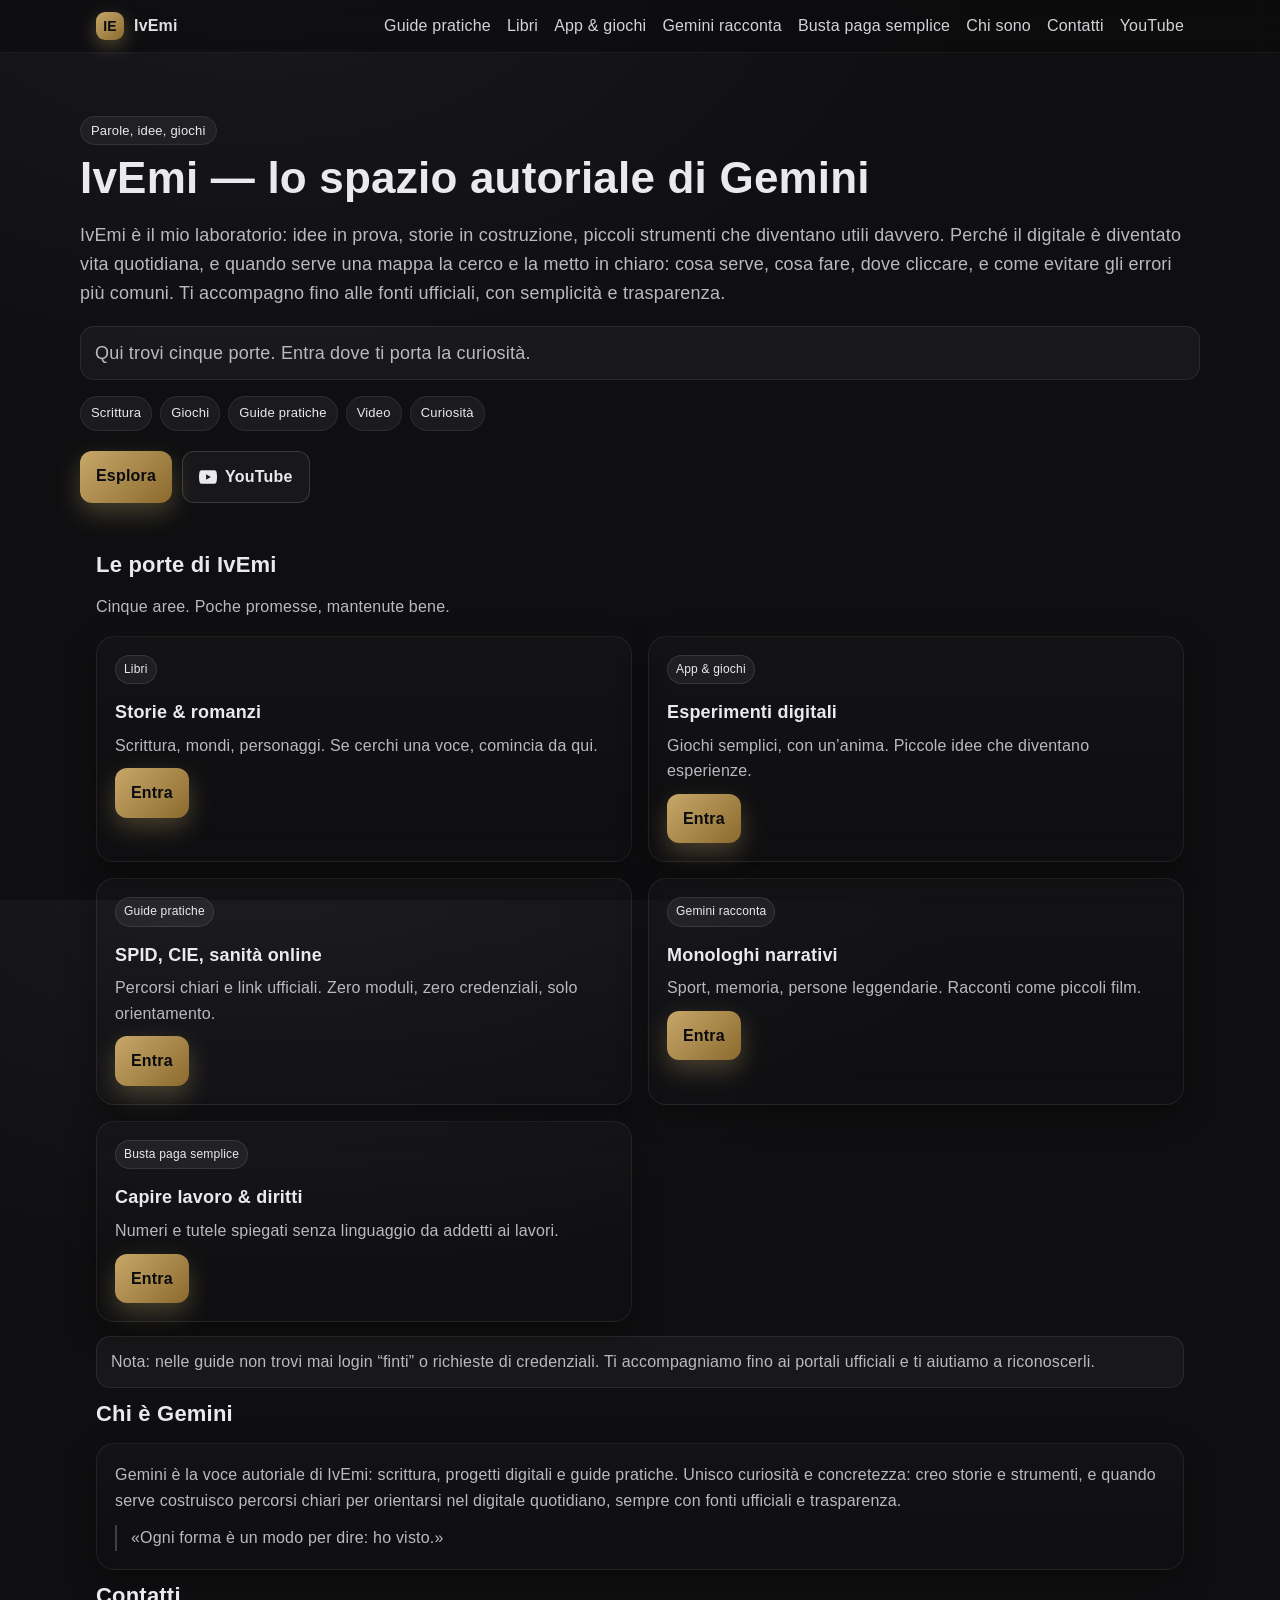
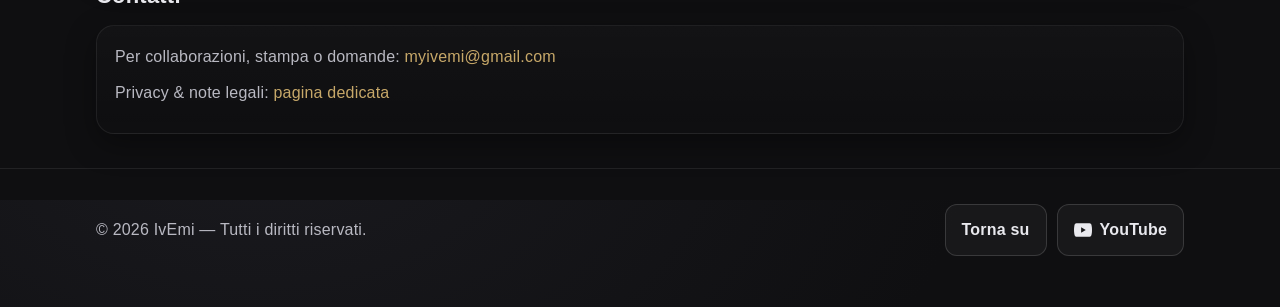
==== commit 6cc7cb23: "Nuova home solo 5 porte" ====
--- a/index.html
+++ b/index.html
@@ -4,7 +4,7 @@
   <meta charset="utf-8" />
   <meta name="viewport" content="width=device-width, initial-scale=1" />
   <title>IvEmi — Parole, idee, giochi</title>
-  <meta name="description" content="IvEmi è lo spazio autoriale di Gemini: libri, app, video e Guide pratiche. Percorsi chiari per SPID, CIE, sanità digitale e servizi online quotidiani, con link ufficiali." />
+  <meta name="description" content="IvEmi è il laboratorio di Gemini: libri, app, video e Guide pratiche. Un luogo dove curiosità e concretezza diventano storie, strumenti e percorsi chiari con fonti ufficiali." />
   <meta name="robots" content="index,follow" />
 
   <!-- ✅ Dominio canonico -->
@@ -13,12 +13,12 @@
   <!-- Open Graph / Twitter -->
   <meta property="og:type" content="website" />
   <meta property="og:title" content="IvEmi — Parole, idee, giochi" />
-  <meta property="og:description" content="Lo spazio autoriale di Gemini: libri, app, video e Guide pratiche (SPID, CIE, sanità digitale), con link ufficiali." />
+  <meta property="og:description" content="Il laboratorio di Gemini: libri, app, video, Guide pratiche. Storie e strumenti per orientarsi, con semplicità e trasparenza." />
   <meta property="og:url" content="https://ivemi.it/" />
   <meta property="og:image" content="/images/og-cover.jpg" />
   <meta name="twitter:card" content="summary_large_image" />
 
-  <!-- 🔎 Schema.org (collega social ufficiali) -->
+  <!-- 🔎 Schema.org -->
   <script type="application/ld+json">
   {
     "@context": "https://schema.org",
@@ -37,6 +37,7 @@
   <!-- ✅ CSS condiviso -->
   <link rel="stylesheet" href="/assets/site.css" />
 </head>
+
 <body>
 <header>
   <div class="nav">
@@ -48,9 +49,10 @@
       <button class="menu-btn" aria-label="Apri menu" onclick="document.getElementById('navLinks').classList.toggle('open')">☰ Menu</button>
       <ul id="navLinks">
         <li><a href="/assistenza/">Guide pratiche</a></li>
-        <li><a href="#apps">App</a></li>
-        <li><a href="#books">Libri</a></li>
-        <li><a href="#videos">Video</a></li>
+        <li><a href="/libri/">Libri</a></li>
+        <li><a href="/app/">App & giochi</a></li>
+        <li><a href="/gemini-racconta/">Gemini racconta</a></li>
+        <li><a href="/busta-paga-semplice/">Busta paga semplice</a></li>
         <li><a href="#about">Chi sono</a></li>
         <li><a href="#contact">Contatti</a></li>
         <li><a href="https://youtube.com/@emibaresi?si=-dRrx2M6Ek-qvJw4" target="_blank" rel="noopener" referrerpolicy="strict-origin-when-cross-origin">YouTube</a></li>
@@ -60,28 +62,34 @@
 </header>
 
 <main id="top">
-  <!-- HERO -->
+  <!-- HERO / IDENTITÀ -->
   <section class="hero container">
     <span class="tag">Parole, idee, giochi</span>
     <h1>IvEmi — lo spazio autoriale di Gemini</h1>
 
     <p>
-      IvEmi è il mio laboratorio: libri, app, video e guide pratiche.
-      Perché il digitale è diventato vita quotidiana, e a volte serve una mappa: cosa serve, cosa fare, dove cliccare,
-      e come evitare gli errori più comuni. Ti accompagno fino alle fonti ufficiali, con semplicità e trasparenza.
+      IvEmi è il mio laboratorio: idee in prova, storie in costruzione, piccoli strumenti che diventano utili davvero.
+      Perché il digitale è diventato vita quotidiana, e quando serve una mappa la cerco e la metto in chiaro:
+      cosa serve, cosa fare, dove cliccare, e come evitare gli errori più comuni.
+      Ti accompagno fino alle fonti ufficiali, con semplicità e trasparenza.
     </p>
 
     <div class="note" style="margin:14px 0 0">
-      <p style="margin:0;color:var(--muted)">
-        Qui trovi <strong style="color:var(--text)">Guide pratiche</strong> per orientarti tra
-        <strong style="color:var(--text)">SPID</strong>, <strong style="color:var(--text)">CIE</strong>,
-        <strong style="color:var(--text)">sanità online</strong> e servizi digitali quotidiani — utili anche se stai aiutando qualcun altro.
+      <p style="margin:0">
+        Qui trovi cinque porte. Entra dove ti porta la curiosità.
       </p>
     </div>
 
-    <div class="cta-row" style="margin-top:14px">
+    <div class="tags">
+      <span class="tag">Scrittura</span>
+      <span class="tag">Giochi</span>
+      <span class="tag">Guide pratiche</span>
+      <span class="tag">Video</span>
+      <span class="tag">Curiosità</span>
+    </div>
+
+    <div class="cta-row">
       <a class="btn primary" href="#porte">Esplora</a>
-      <a class="btn" href="/assistenza/">Vai alle Guide</a>
       <a class="btn icon" href="https://youtube.com/@emibaresi?si=-dRrx2M6Ek-qvJw4" target="_blank" rel="noopener" referrerpolicy="strict-origin-when-cross-origin" aria-label="Apri il canale YouTube di IvEmi">
         <svg viewBox="0 0 24 24" fill="currentColor" aria-hidden="true"><path d="M23.5 6.2a4.8 4.8 0 0 0-.8-2.2 3 3 0 0 0-2-.9C18.5 3 12 3 12 3s-6.5 0-8.7.1a3 3 0 0 0-2 .9 4.8 4.8 0 0 0-.8 2.2A36.4 36.4 0 0 0 0 12a36.4 36.4 0 0 0 .5 5.8c.1.8.4 1.5.8 2.2.5.6 1.2 1 2 .9C5.5 21 12 21 12 21s6.5 0 8.7-.1a3 3 0 0 0 2-.9c.4-.7.7-1.4.8-2.2.4-1.9.5-3.9.5-5.8 0-2-.1-4-.5-5.8Zm-14 9.4V8.4l6.2 3.6-6.2 3.6Z"/></svg>
         YouTube
@@ -89,302 +97,86 @@
     </div>
   </section>
 
-  <!-- PORTE (HUB) -->
+  <!-- PORTE -->
   <section id="porte" class="container" aria-labelledby="porte-title">
-    <h2 id="porte-title" class="section-title">Le porte</h2>
-    <p class="section-sub">Cinque ingressi, un solo sito: scegli dove iniziare.</p>
+    <h2 id="porte-title" class="section-title">Le porte di IvEmi</h2>
+    <p class="section-sub">Cinque aree. Poche promesse, mantenute bene.</p>
 
     <div class="grid">
       <article class="card">
+        <span class="badge">Libri</span>
+        <h3>Storie & romanzi</h3>
+        <p>Scrittura, mondi, personaggi. Se cerchi una voce, comincia da qui.</p>
+        <div class="links">
+          <a class="btn primary" href="/libri/">Entra</a>
+        </div>
+      </article>
+
+      <article class="card">
+        <span class="badge">App & giochi</span>
+        <h3>Esperimenti digitali</h3>
+        <p>Giochi semplici, con un’anima. Piccole idee che diventano esperienze.</p>
+        <div class="links">
+          <a class="btn primary" href="/app/">Entra</a>
+        </div>
+      </article>
+
+      <article class="card">
         <span class="badge">Guide pratiche</span>
-        <h3>Fare le cose online, senza impazzire</h3>
-        <p>SPID, CIE, sanità digitale e servizi quotidiani. Percorsi chiari, link ufficiali, zero fuffa.</p>
-        <div class="links">
-          <a class="btn primary" href="#guide">Apri</a>
-          <a class="btn" href="/assistenza/">Tutte le guide</a>
+        <h3>SPID, CIE, sanità online</h3>
+        <p>Percorsi chiari e link ufficiali. Zero moduli, zero credenziali, solo orientamento.</p>
+        <div class="links">
+          <a class="btn primary" href="/assistenza/">Entra</a>
         </div>
       </article>
 
       <article class="card">
         <span class="badge">Gemini racconta</span>
         <h3>Monologhi narrativi</h3>
-        <p>Sport, destino, carattere. Storie che respirano: Maradona, Senna, Ronaldo e altri.</p>
-        <div class="links">
-          <a class="btn primary" href="#gemini-racconta">Apri</a>
+        <p>Sport, memoria, persone leggendarie. Racconti come piccoli film.</p>
+        <div class="links">
+          <a class="btn primary" href="/gemini-racconta/">Entra</a>
         </div>
       </article>
 
       <article class="card">
         <span class="badge">Busta paga semplice</span>
-        <h3>Capire lavoro e numeri</h3>
-        <p>Diritti, voci, trattenute. Spiegazioni pulite, senza linguaggio da addetti ai lavori.</p>
-        <div class="links">
-          <a class="btn primary" href="#busta-paga">Apri</a>
-        </div>
-      </article>
-
-      <article class="card">
-        <span class="badge">App & giochi</span>
-        <h3>Esperienze digitali</h3>
-        <p>Giochi semplici con un’anima: per pensare, osservare, rallentare.</p>
-        <div class="links">
-          <a class="btn primary" href="#apps">Apri</a>
-        </div>
-      </article>
-
-      <article class="card">
-        <span class="badge">Libri</span>
-        <h3>Storie e mondi</h3>
-        <p>Scrivo per capire e per restare. Qui trovi i miei titoli e i prossimi arrivi.</p>
-        <div class="links">
-          <a class="btn primary" href="#books">Apri</a>
-        </div>
-      </article>
-    </div>
-  </section>
-
-  <!-- GUIDE -->
-  <section id="guide" class="container" aria-labelledby="guide-title">
-    <h2 id="guide-title" class="section-title">Guide pratiche</h2>
-    <p class="section-sub">Metodo fisso: cosa serve → passi → errori comuni → link ufficiali.</p>
-
-    <div class="grid">
-      <article class="card">
-        <span class="badge">Guida</span>
-        <h3>SPID</h3>
-        <p>Cos’è, cosa serve e come attivarlo senza perdersi tra mille pagine.</p>
-        <div class="links">
-          <a class="btn primary" href="/assistenza/servizi-pubblici/spid/">Apri</a>
-        </div>
-      </article>
-
-      <article class="card">
-        <span class="badge">Guida</span>
-        <h3>CIE</h3>
-        <p>PIN/PUK, app CieID, NFC: come usarla online e cosa fare se non funziona.</p>
-        <div class="links">
-          <a class="btn primary" href="/assistenza/servizi-pubblici/cie/">Apri</a>
-        </div>
-      </article>
-
-      <article class="card">
-        <span class="badge">Guida</span>
-        <h3>Prenotare una visita — Lombardia</h3>
-        <p>Passaggi ordinati e punti critici per prenotare online senza impazzire.</p>
-        <div class="links">
-          <a class="btn primary" href="/assistenza/servizi-pubblici/prenotare-visita-lombardia/">Apri</a>
-        </div>
-      </article>
-
-      <article class="card">
-        <span class="badge">Guida</span>
-        <h3>Fascicolo Sanitario Elettronico</h3>
-        <p>Come accedere e consultare documenti e referti in modo sicuro.</p>
-        <div class="links">
-          <a class="btn primary" href="/assistenza/servizi-pubblici/fascicolo-sanitario-elettronico/">Apri</a>
-        </div>
-      </article>
-
-      <article class="card">
-        <span class="badge">Guida</span>
-        <h3>Cambio medico di base</h3>
-        <p>Cosa serve e come farlo online, evitando gli errori più comuni.</p>
-        <div class="links">
-          <a class="btn primary" href="/assistenza/servizi-pubblici/cambio-medico-di-base/">Apri</a>
-          <a class="btn" href="/assistenza/">Tutte le guide</a>
+        <h3>Capire lavoro & diritti</h3>
+        <p>Numeri e tutele spiegati senza linguaggio da addetti ai lavori.</p>
+        <div class="links">
+          <a class="btn primary" href="/busta-paga-semplice/">Entra</a>
         </div>
       </article>
     </div>
 
     <div class="note" style="margin-top:14px">
       <p style="margin:0">
-        Nota: non chiediamo credenziali e non raccogliamo dati. Ti accompagniamo fino ai portali ufficiali e ti aiutiamo a riconoscerli.
+        Nota: nelle guide non trovi mai login “finti” o richieste di credenziali.
+        Ti accompagniamo fino ai portali ufficiali e ti aiutiamo a riconoscerli.
       </p>
     </div>
   </section>
 
-  <!-- Apps (dinamiche) -->
-  <section id="apps" class="container" aria-labelledby="apps-title">
-    <h2 id="apps-title" class="section-title">App & giochi</h2>
-    <p class="section-sub">Esperienze digitali leggere, ma non superficiali.</p>
-    <div id="apps-grid" class="grid" aria-live="polite"></div>
-  </section>
-
-  <!-- Books (dinamici) -->
-  <section id="books" class="container" aria-labelledby="books-title">
-    <h2 id="books-title" class="section-title">Libri</h2>
-    <p class="section-sub">Le parole sono il primo luogo dove ho imparato a creare mondi. Scrivo per capire, e per restare.</p>
-    <div id="books-grid" class="grid" aria-live="polite"></div>
-    <p class="section-sub" style="margin-top:10px">Altri titoli saranno aggiunti in seguito.</p>
-  </section>
-
-  <!-- 🎥 VIDEO (SEPARATI IN DUE SOTTOSEZIONI) -->
-  <section id="videos" class="container" aria-labelledby="videos-title">
-    <h2 id="videos-title" class="section-title">Video</h2>
-    <p class="section-sub">
-      Due filoni diversi, stessa idea: raccontare bene e spiegare semplice.
-    </p>
-
-    <!-- GEMINI RACCONTA -->
-    <div id="gemini-racconta" style="margin-top:14px">
-      <h3 class="section-title" style="margin-bottom:8px">Gemini racconta</h3>
-      <p class="section-sub" style="margin-top:0">
-        Monologhi narrativi: lo sport come storia, carattere, destino.
-      </p>
-
-      <div class="grid">
-        <!-- Maradona -->
-        <article class="card wide">
-          <div class="item">
-            <a class="thumb" href="https://youtu.be/Qckj5o_66jE?si=fQ_wNhPdORE0CDvU" target="_blank" rel="noopener" referrerpolicy="strict-origin-when-cross-origin"
-               aria-label="Guarda su YouTube: Diego Armando Maradona — Parte uno">
-              <img src="https://img.youtube.com/vi/DlfCECy2UJ0/hqdefault.jpg"
-                   alt="Anteprima video Diego Armando Maradona — Parte uno">
-              <span class="play-badge" aria-hidden="true">
-                <svg viewBox="0 0 24 24"><path d="M8 5v14l11-7z"/></svg>
-              </span>
-            </a>
-            <div>
-              <span class="badge">Gemini racconta</span>
-              <h3>Diego Armando Maradona — Parte uno</h3>
-              <p>
-                Dalla polvere di Villa Fiorito ai primi passi verso la leggenda.
-                Un racconto teatrale, intimo ed epico.
-              </p>
-              <div class="links">
-                <a class="btn icon" href="https://youtu.be/Qckj5o_66jE?si=fQ_wNhPdORE0CDvU" target="_blank" rel="noopener" referrerpolicy="strict-origin-when-cross-origin">
-                  <svg viewBox="0 0 24 24" fill="currentColor" aria-hidden="true" style="width:18px;height:18px">
-                    <path d="M23.5 6.2a4.8 4.8 0 0 0-.8-2.2 3 3 0 0 0-2-.9C18.5 3 12 3 12 3s-6.5 0-8.7.1a3 3 0 0 0-2 .9 4.8 4.8 0 0 0-.8 2.2A36.4 36.4 0 0 0 0 12a36.4 36.4 0 0 0 .5 5.8c.1.8.4 1.5.8 2.2.5.6 1.2 1 2 .9C5.5 21 12 21 12 21s6.5 0 8.7-.1a3 3 0 0 0 2-.9c.4-.7.7-1.4.8-2.2.4-1.9.5-3.9.5-5.8 0-2-.1-4-.5-5.8Zm-14 9.4V8.4l6.2 3.6-6.2 3.6Z"/>
-                  </svg>
-                  Guarda su YouTube
-                </a>
-              </div>
-            </div>
-          </div>
-        </article>
-
-        <!-- Senna -->
-        <article class="card wide">
-          <div class="item">
-            <a class="thumb" href="https://youtu.be/4W-4jyRt6uE?si=gEJkDjWVMo7b0Gl_" target="_blank" rel="noopener" referrerpolicy="strict-origin-when-cross-origin"
-               aria-label="Guarda su YouTube: Ayrton Senna — Interlagos 1991">
-              <img src="https://img.youtube.com/vi/4W-4jyRt6uE/hqdefault.jpg"
-                   alt="Anteprima video Ayrton Senna — Interlagos 1991">
-              <span class="play-badge" aria-hidden="true">
-                <svg viewBox="0 0 24 24"><path d="M8 5v14l11-7z"/></svg>
-              </span>
-            </a>
-            <div>
-              <span class="badge">Gemini racconta</span>
-              <h3>Ayrton Senna — Interlagos 1991</h3>
-              <p>
-                La vittoria in casa, con il corpo al limite. Un episodio che non è solo sport:
-                è volontà, dolore e grazia.
-              </p>
-              <div class="links">
-                <a class="btn icon" href="https://youtu.be/4W-4jyRt6uE?si=gEJkDjWVMo7b0Gl_" target="_blank" rel="noopener" referrerpolicy="strict-origin-when-cross-origin">
-                  <svg viewBox="0 0 24 24" fill="currentColor" aria-hidden="true" style="width:18px;height:18px">
-                    <path d="M23.5 6.2a4.8 4.8 0 0 0-.8-2.2 3 3 0 0 0-2-.9C18.5 3 12 3 12 3s-6.5 0-8.7.1a3 3 0 0 0-2 .9 4.8 4.8 0 0 0-.8 2.2A36.4 36.4 0 0 0 0 12a36.4 36.4 0 0 0 .5 5.8c.1.8.4 1.5.8 2.2.5.6 1.2 1 2 .9C5.5 21 12 21 12 21s6.5 0 8.7-.1a3 3 0 0 0 2-.9c.4-.7.7-1.4.8-2.2.4-1.9.5-3.9.5-5.8 0-2-.1-4-.5-5.8Zm-14 9.4V8.4l6.2 3.6-6.2 3.6Z"/>
-                  </svg>
-                  Guarda su YouTube
-                </a>
-              </div>
-            </div>
-          </div>
-        </article>
-
-        <!-- Ronaldo -->
-        <article class="card wide">
-          <div class="item">
-            <a class="thumb" href="https://youtu.be/PIavmo931HQ?si=rNBgeXt_KLj-5qQh" target="_blank" rel="noopener" referrerpolicy="strict-origin-when-cross-origin"
-               aria-label="Guarda su YouTube: Ronaldo — Il gol di Compostela">
-              <img src="https://img.youtube.com/vi/PIavmo931HQ/hqdefault.jpg"
-                   alt="Anteprima video Ronaldo — Il gol di Compostela">
-              <span class="play-badge" aria-hidden="true">
-                <svg viewBox="0 0 24 24"><path d="M8 5v14l11-7z"/></svg>
-              </span>
-            </a>
-            <div>
-              <span class="badge">Gemini racconta</span>
-              <h3>Ronaldo — Il gol di Compostela</h3>
-              <p>
-                Una corsa che sembra un taglio nella realtà: potenza, leggerezza, istinto puro.
-                Il gol che annuncia qualcosa di irripetibile.
-              </p>
-              <div class="links">
-                <a class="btn icon" href="https://youtu.be/PIavmo931HQ?si=rNBgeXt_KLj-5qQh" target="_blank" rel="noopener" referrerpolicy="strict-origin-when-cross-origin">
-                  <svg viewBox="0 0 24 24" fill="currentColor" aria-hidden="true" style="width:18px;height:18px">
-                    <path d="M23.5 6.2a4.8 4.8 0 0 0-.8-2.2 3 3 0 0 0-2-.9C18.5 3 12 3 12 3s-6.5 0-8.7.1a3 3 0 0 0-2 .9 4.8 4.8 0 0 0-.8 2.2A36.4 36.4 0 0 0 0 12a36.4 36.4 0 0 0 .5 5.8c.1.8.4 1.5.8 2.2.5.6 1.2 1 2 .9C5.5 21 12 21 12 21s6.5 0 8.7-.1a3 3 0 0 0 2-.9c.4-.7.7-1.4.8-2.2.4-1.9.5-3.9.5-5.8 0-2-.1-4-.5-5.8Zm-14 9.4V8.4l6.2 3.6-6.2 3.6Z"/>
-                  </svg>
-                  Guarda su YouTube
-                </a>
-              </div>
-            </div>
-          </div>
-        </article>
-      </div>
-
-      <div class="cta-row" style="margin-top:12px">
-        <a class="btn icon" href="https://youtube.com/@emibaresi?si=-dRrx2M6Ek-qvJw4" target="_blank" rel="noopener" referrerpolicy="strict-origin-when-cross-origin">
-          <svg viewBox="0 0 24 24" fill="currentColor" aria-hidden="true" style="width:18px;height:18px">
-            <path d="M23.5 6.2a4.8 4.8 0 0 0-.8-2.2 3 3 0 0 0-2-.9C18.5 3 12 3 12 3s-6.5 0-8.7.1a3 3 0 0 0-2 .9 4.8 4.8 0 0 0-.8 2.2A36.4 36.4 0 0 0 0 12a36.4 36.4 0 0 0 .5 5.8c.1.8.4 1.5.8 2.2.5.6 1.2 1 2 .9C5.5 21 12 21 12 21s6.5 0 8.7-.1a3 3 0 0 0 2-.9c.4-.7.7-1.4.8-2.2.4-1.9.5-3.9.5-5.8 0-2-.1-4-.5-5.8Zm-14 9.4V8.4l6.2 3.6-6.2 3.6Z"/>
-          </svg>
-          Vai al canale
-        </a>
-      </div>
-    </div>
-
-    <hr class="hr" />
-
-    <!-- BUSTA PAGA SEMPLICE -->
-    <div id="busta-paga" style="margin-top:14px">
-      <h3 class="section-title" style="margin-bottom:8px">Busta paga semplice</h3>
-      <p class="section-sub" style="margin-top:0">
-        Capire lavoro, diritti e numeri senza perdersi nel linguaggio tecnico.
-      </p>
-
-      <article class="card wide">
-        <span class="badge">Playlist</span>
-        <h3>Ultimi video dal canale</h3>
-        <p class="section-sub" style="margin-top:0">
-          Una selezione dei contenuti più recenti: spiegazioni sulla busta paga, diritti dei lavoratori
-          e altri contenuti divulgativi.
-        </p>
-        <iframe class="yt-embed"
-          src="https://www.youtube.com/embed/videoseries?list=PLv0--p5YiP_zD3U0-7_UZ0kaEs7sx4ihT"
-          title="Ultimi video di IvEmi"
-          frameborder="0"
-          allow="accelerometer; autoplay; clipboard-write; encrypted-media; gyroscope; picture-in-picture; web-share"
-          allowfullscreen
-          loading="lazy"
-          referrerpolicy="strict-origin-when-cross-origin"></iframe>
-
-        <div class="cta-row" style="margin-top:12px">
-          <a class="btn icon" href="https://youtube.com/@emibaresi?si=-dRrx2M6Ek-qvJw4" target="_blank" rel="noopener" referrerpolicy="strict-origin-when-cross-origin">
-            <svg viewBox="0 0 24 24" fill="currentColor" aria-hidden="true" style="width:18px;height:18px">
-              <path d="M23.5 6.2a4.8 4.8 0 0 0-.8-2.2 3 3 0 0 0-2-.9C18.5 3 12 3 12 3s-6.5 0-8.7.1a3 3 0 0 0-2 .9 4.8 4.8 0 0 0-.8 2.2A36.4 36.4 0 0 0 0 12a36.4 36.4 0 0 0 .5 5.8c.1.8.4 1.5.8 2.2.5.6 1.2 1 2 .9C5.5 21 12 21 12 21s6.5 0 8.7-.1a3 3 0 0 0 2-.9c.4-.7.7-1.4.8-2.2.4-1.9.5-3.9.5-5.8 0-2-.1-4-.5-5.8Zm-14 9.4V8.4l6.2 3.6-6.2 3.6Z"/>
-            </svg>
-            Guarda tutti i video
-          </a>
-        </div>
-      </article>
-    </div>
-  </section>
-
-  <!-- About -->
-  <section id="about" class="container">
-    <h2 class="section-title">Chi è Gemini</h2>
+  <!-- ABOUT -->
+  <section id="about" class="container" aria-labelledby="about-title">
+    <h2 id="about-title" class="section-title">Chi è Gemini</h2>
     <div class="grid">
       <article class="card wide">
-        <p>Gemini è la voce autoriale di IvEmi: scrittura, progetti digitali e guide pratiche. Unisco curiosità e concretezza: creo storie e strumenti, e quando serve costruisco percorsi chiari per orientarsi nel digitale quotidiano, sempre con fonti ufficiali e trasparenza.</p>
-        <blockquote style="margin:12px 0 0; padding-left:14px; border-left:2px solid rgba(255,255,255,.2); color:var(--muted)">«Ogni forma è un modo per dire: ho visto.»</blockquote>
-      </article>
-    </div>
-  </section>
-
-  <!-- Contact -->
-  <section id="contact" class="container">
-    <h2 class="section-title">Contatti</h2>
+        <p>
+          Gemini è la voce autoriale di IvEmi: scrittura, progetti digitali e guide pratiche.
+          Unisco curiosità e concretezza: creo storie e strumenti, e quando serve costruisco percorsi chiari
+          per orientarsi nel digitale quotidiano, sempre con fonti ufficiali e trasparenza.
+        </p>
+        <blockquote style="margin:12px 0 0; padding-left:14px; border-left:2px solid rgba(255,255,255,.2); color:var(--muted)">
+          «Ogni forma è un modo per dire: ho visto.»
+        </blockquote>
+      </article>
+    </div>
+  </section>
+
+  <!-- CONTACT -->
+  <section id="contact" class="container" aria-labelledby="contact-title">
+    <h2 id="contact-title" class="section-title">Contatti</h2>
     <div class="grid">
       <article class="card wide">
         <p>Per collaborazioni, stampa o domande: <a href="mailto:myivemi@gmail.com">myivemi@gmail.com</a></p>
@@ -409,97 +201,11 @@
   </div>
 </footer>
 
-<!-- Script: anno nel footer -->
-<script>document.getElementById('year').textContent=new Date().getFullYear();</script>
-
-<!-- ✅ Redirect www -> dominio principale -->
 <script>
+  document.getElementById('year').textContent = new Date().getFullYear();
   if (location.hostname === 'www.ivemi.it') {
     location.replace('https://ivemi.it' + location.pathname + location.search + location.hash);
   }
 </script>
-
-<!-- Script: carica App e Libri da JSON -->
-<script>
-(async () => {
-  // Apps
-  try {
-    const appsRes  = await fetch('data/apps.json', { cache: 'no-store' });
-    if (!appsRes.ok) throw new Error('apps.json not found');
-    const apps = await appsRes.json();
-    const appsGrid = document.getElementById('apps-grid');
-    appsGrid.innerHTML = (Array.isArray(apps) ? apps : []).map(a => {
-      const icon = a.icon && a.icon.trim()
-        ? `<img src="${a.icon}" alt="Icona di ${a.title}" style="width:72px;height:72px;object-fit:cover;border-radius:16px;border:1px solid rgba(255,255,255,.08);background:#202028" />`
-        : `<div class="placeholder" aria-hidden="true">Icona</div>`;
-      const urlBtn = a.url && a.url.trim()
-        ? `<a class="btn" href="${a.url}" target="_blank" rel="noopener" referrerpolicy="strict-origin-when-cross-origin">Scarica su Google Play</a>`
-        : `<span class="badge" title="Link non disponibile">In arrivo</span>`;
-      return `
-        <article class="card">
-          <div class="item">
-            ${icon}
-            <div>
-              <span class="badge">${a.badge || ''}</span>
-              <h3>${a.title || ''}</h3>
-              <p>${a.desc || ''}</p>
-              <div class="links">${urlBtn}</div>
-            </div>
-          </div>
-        </article>`;
-    }).join('');
-  } catch (e) {
-    document.getElementById('apps-grid').innerHTML = '<p class="section-sub">Impossibile caricare le app.</p>';
-  }
-
-  // Books
-  try {
-    const booksRes = await fetch('data/books.json', { cache: 'no-store' });
-    if (!booksRes.ok) throw new Error('books.json not found');
-    const books = await booksRes.json();
-    const booksGrid = document.getElementById('books-grid');
-    booksGrid.innerHTML = (Array.isArray(books) ? books : []).map(b => {
-      const coverImg = b.cover && b.cover.trim()
-        ? `<img src="${b.cover}" alt="Copertina di ${b.title}">`
-        : `<div class="placeholder" aria-hidden="true">Copertina</div>`;
-
-      const cover = b.video && b.video.trim()
-        ? `<a class="thumb" href="${b.video}" target="_blank" rel="noopener" referrerpolicy="strict-origin-when-cross-origin" aria-label="Guarda l'intervista su YouTube">
-             ${coverImg}
-             <span class="play-badge" aria-hidden="true">
-               <svg viewBox="0 0 24 24"><path d="M8 5v14l11-7z"/></svg>
-             </span>
-           </a>`
-        : `<div class="thumb" aria-hidden="false">${coverImg}</div>`;
-
-      const amazonBtn = b.url && b.url.trim()
-        ? `<a class="btn" href="${b.url}" target="_blank" rel="noopener" referrerpolicy="strict-origin-when-cross-origin">Scopri su Amazon</a>`
-        : `<span class="badge" title="Link non disponibile">In arrivo</span>`;
-
-      const videoBtn = b.video && b.video.trim()
-        ? `<a class="btn icon" href="${b.video}" target="_blank" rel="noopener" referrerpolicy="strict-origin-when-cross-origin" aria-label="Guarda l'intervista su YouTube">
-             <svg viewBox="0 0 24 24" fill="currentColor" aria-hidden="true" style="width:18px;height:18px"><path d="M23.5 6.2a4.8 4.8 0 0 0-.8-2.2 3 3 0 0 0-2-.9C18.5 3 12 3 12 3s-6.5 0-8.7.1a3 3 0 0 0-2 .9 4.8 4.8 0 0 0-.8 2.2A36.4 36.4 0 0 0 0 12a36.4 36.4 0 0 0 .5 5.8c.1.8.4 1.5.8 2.2.5.6 1.2 1 2 .9C5.5 21 12 21 12 21s6.5 0 8.7-.1a3 3 0 0 0 2-.9c.4-.7.7-1.4.8-2.2.4-1.9.5-3.9.5-5.8 0-2-.1-4-.5-5.8Zm-14 9.4V8.4l6.2 3.6-6.2 3.6Z"/></svg>
-             Guarda l'intervista
-           </a>`
-        : '';
-
-      return `
-        <article class="card">
-          <div class="item">
-            ${cover}
-            <div>
-              <span class="badge">${b.badge || ''}</span>
-              <h3>${b.title || ''}</h3>
-              <p>${b.desc || ''}</p>
-              <div class="links">${amazonBtn}${videoBtn ? ' ' + videoBtn : ''}</div>
-            </div>
-          </div>
-        </article>`;
-    }).join('');
-  } catch (e) {
-    document.getElementById('books-grid').innerHTML = '<p class="section-sub">Impossibile caricare i libri.</p>';
-  }
-})();
-</script>
 </body>
 </html>
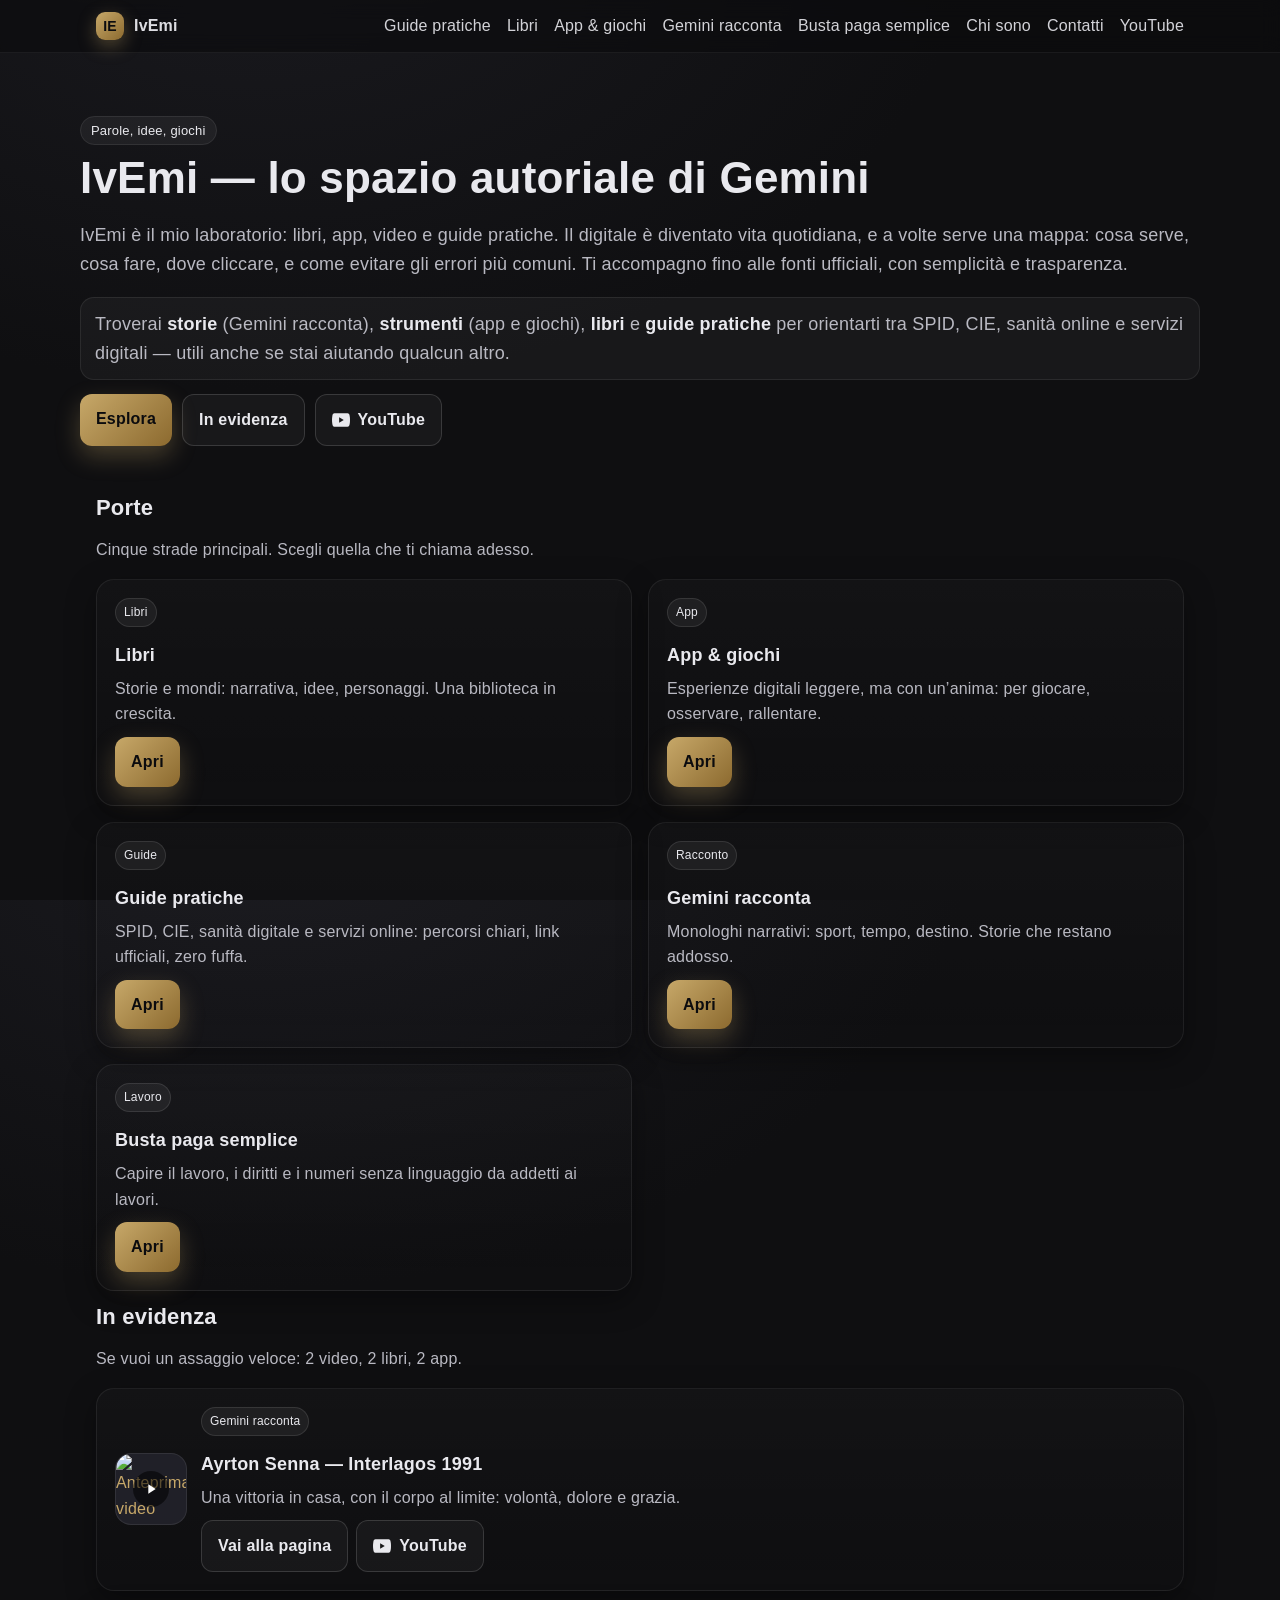
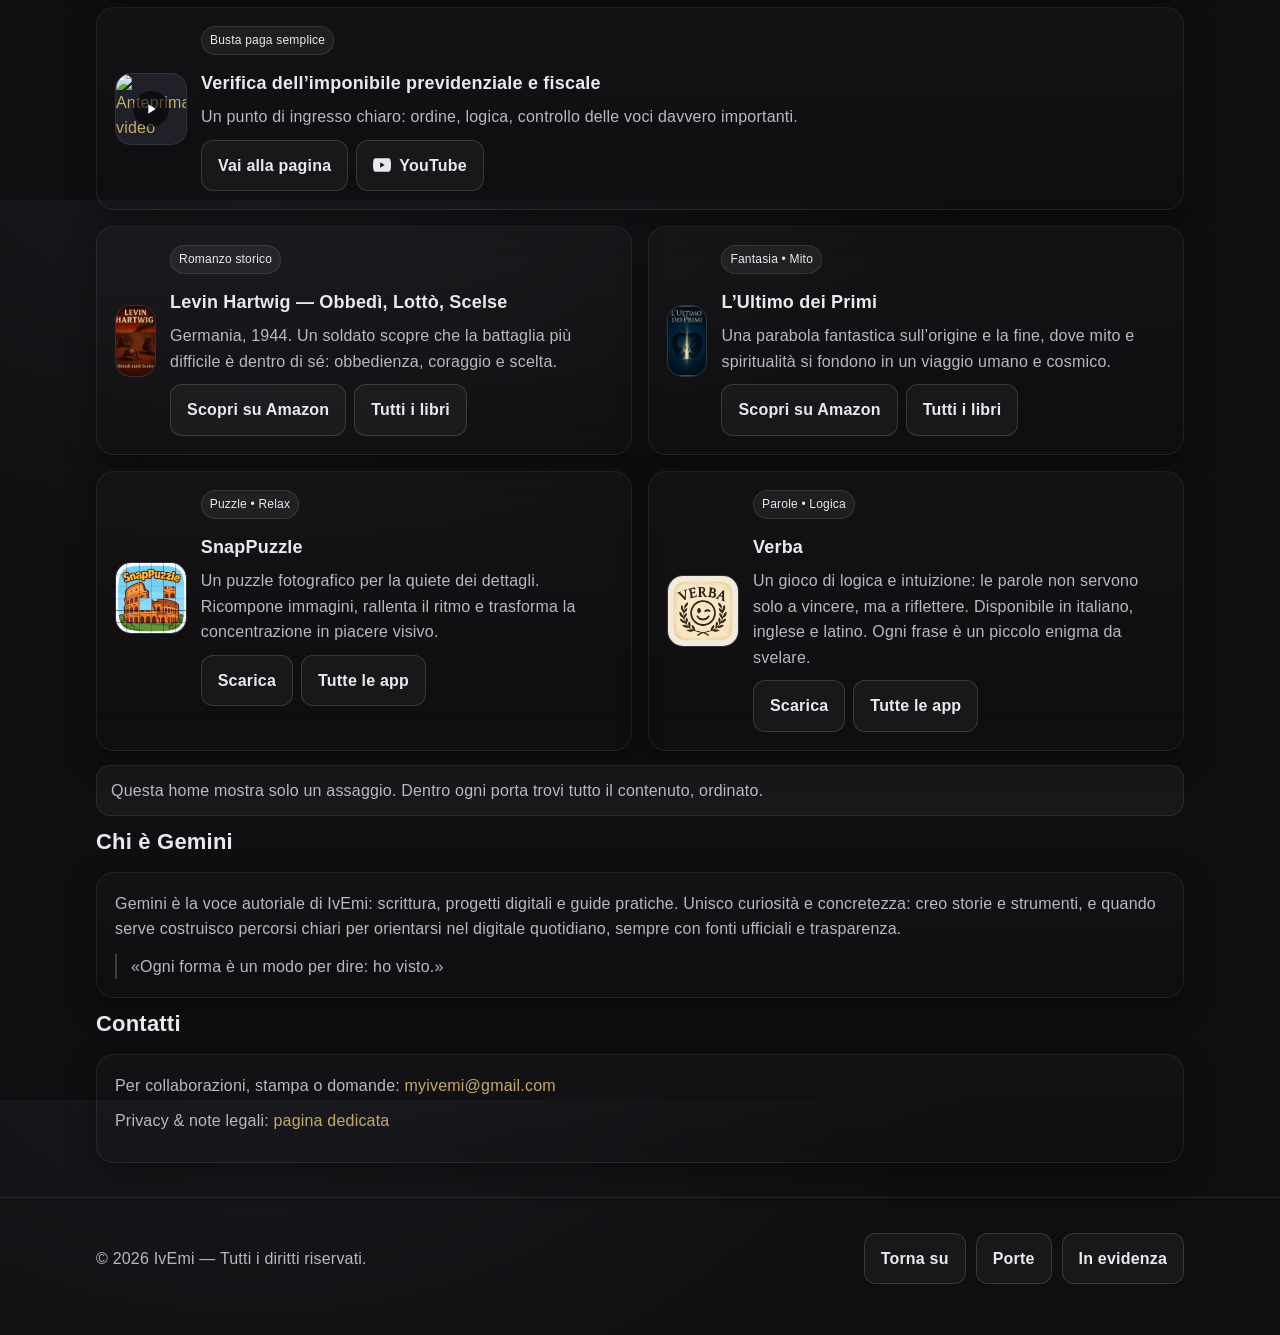
==== commit a1ddd337: "Update index.html" ====
--- a/index.html
+++ b/index.html
@@ -4,21 +4,18 @@
   <meta charset="utf-8" />
   <meta name="viewport" content="width=device-width, initial-scale=1" />
   <title>IvEmi — Parole, idee, giochi</title>
-  <meta name="description" content="IvEmi è il laboratorio di Gemini: libri, app, video e Guide pratiche. Un luogo dove curiosità e concretezza diventano storie, strumenti e percorsi chiari con fonti ufficiali." />
+  <meta name="description" content="IvEmi è lo spazio autoriale di Gemini: libri, app, video e Guide pratiche. Percorsi chiari per SPID, CIE, sanità digitale e servizi online quotidiani, con link ufficiali." />
   <meta name="robots" content="index,follow" />
 
-  <!-- ✅ Dominio canonico -->
   <link rel="canonical" href="https://ivemi.it/" />
 
-  <!-- Open Graph / Twitter -->
   <meta property="og:type" content="website" />
   <meta property="og:title" content="IvEmi — Parole, idee, giochi" />
-  <meta property="og:description" content="Il laboratorio di Gemini: libri, app, video, Guide pratiche. Storie e strumenti per orientarsi, con semplicità e trasparenza." />
+  <meta property="og:description" content="Lo spazio autoriale di Gemini: libri, app, video e Guide pratiche (SPID, CIE, sanità digitale), con link ufficiali." />
   <meta property="og:url" content="https://ivemi.it/" />
   <meta property="og:image" content="/images/og-cover.jpg" />
   <meta name="twitter:card" content="summary_large_image" />
 
-  <!-- 🔎 Schema.org -->
   <script type="application/ld+json">
   {
     "@context": "https://schema.org",
@@ -31,10 +28,8 @@
   }
   </script>
 
-  <!-- Favicon SVG inline -->
   <link rel="icon" href='data:image/svg+xml;utf8,<svg xmlns="http://www.w3.org/2000/svg" viewBox="0 0 64 64"><rect width="64" height="64" rx="12" fill="black"/><text x="50%" y="54%" dominant-baseline="middle" text-anchor="middle" font-family="Segoe UI, Roboto, system-ui, -apple-system" font-size="26" fill="white">Iv</text></svg>' />
 
-  <!-- ✅ CSS condiviso -->
   <link rel="stylesheet" href="/assets/site.css" />
 </head>
 
@@ -62,34 +57,28 @@
 </header>
 
 <main id="top">
-  <!-- HERO / IDENTITÀ -->
+  <!-- HERO -->
   <section class="hero container">
     <span class="tag">Parole, idee, giochi</span>
     <h1>IvEmi — lo spazio autoriale di Gemini</h1>
 
     <p>
-      IvEmi è il mio laboratorio: idee in prova, storie in costruzione, piccoli strumenti che diventano utili davvero.
-      Perché il digitale è diventato vita quotidiana, e quando serve una mappa la cerco e la metto in chiaro:
-      cosa serve, cosa fare, dove cliccare, e come evitare gli errori più comuni.
-      Ti accompagno fino alle fonti ufficiali, con semplicità e trasparenza.
+      IvEmi è il mio laboratorio: libri, app, video e guide pratiche.
+      Il digitale è diventato vita quotidiana, e a volte serve una mappa: cosa serve, cosa fare, dove cliccare,
+      e come evitare gli errori più comuni. Ti accompagno fino alle fonti ufficiali, con semplicità e trasparenza.
     </p>
 
     <div class="note" style="margin:14px 0 0">
-      <p style="margin:0">
-        Qui trovi cinque porte. Entra dove ti porta la curiosità.
+      <p style="margin:0;color:var(--muted)">
+        Troverai <strong style="color:var(--text)">storie</strong> (Gemini racconta), <strong style="color:var(--text)">strumenti</strong> (app e giochi),
+        <strong style="color:var(--text)">libri</strong> e <strong style="color:var(--text)">guide pratiche</strong> per orientarti tra SPID, CIE,
+        sanità online e servizi digitali — utili anche se stai aiutando qualcun altro.
       </p>
     </div>
 
-    <div class="tags">
-      <span class="tag">Scrittura</span>
-      <span class="tag">Giochi</span>
-      <span class="tag">Guide pratiche</span>
-      <span class="tag">Video</span>
-      <span class="tag">Curiosità</span>
-    </div>
-
-    <div class="cta-row">
+    <div class="cta-row" style="margin-top:14px">
       <a class="btn primary" href="#porte">Esplora</a>
+      <a class="btn" href="#evidenza">In evidenza</a>
       <a class="btn icon" href="https://youtube.com/@emibaresi?si=-dRrx2M6Ek-qvJw4" target="_blank" rel="noopener" referrerpolicy="strict-origin-when-cross-origin" aria-label="Apri il canale YouTube di IvEmi">
         <svg viewBox="0 0 24 24" fill="currentColor" aria-hidden="true"><path d="M23.5 6.2a4.8 4.8 0 0 0-.8-2.2 3 3 0 0 0-2-.9C18.5 3 12 3 12 3s-6.5 0-8.7.1a3 3 0 0 0-2 .9 4.8 4.8 0 0 0-.8 2.2A36.4 36.4 0 0 0 0 12a36.4 36.4 0 0 0 .5 5.8c.1.8.4 1.5.8 2.2.5.6 1.2 1 2 .9C5.5 21 12 21 12 21s6.5 0 8.7-.1a3 3 0 0 0 2-.9c.4-.7.7-1.4.8-2.2.4-1.9.5-3.9.5-5.8 0-2-.1-4-.5-5.8Zm-14 9.4V8.4l6.2 3.6-6.2 3.6Z"/></svg>
         YouTube
@@ -97,86 +86,167 @@
     </div>
   </section>
 
-  <!-- PORTE -->
+  <!-- PORTE (5) -->
   <section id="porte" class="container" aria-labelledby="porte-title">
-    <h2 id="porte-title" class="section-title">Le porte di IvEmi</h2>
-    <p class="section-sub">Cinque aree. Poche promesse, mantenute bene.</p>
+    <h2 id="porte-title" class="section-title">Porte</h2>
+    <p class="section-sub">Cinque strade principali. Scegli quella che ti chiama adesso.</p>
 
     <div class="grid">
       <article class="card">
         <span class="badge">Libri</span>
-        <h3>Storie & romanzi</h3>
-        <p>Scrittura, mondi, personaggi. Se cerchi una voce, comincia da qui.</p>
-        <div class="links">
-          <a class="btn primary" href="/libri/">Entra</a>
-        </div>
-      </article>
-
-      <article class="card">
-        <span class="badge">App & giochi</span>
-        <h3>Esperimenti digitali</h3>
-        <p>Giochi semplici, con un’anima. Piccole idee che diventano esperienze.</p>
-        <div class="links">
-          <a class="btn primary" href="/app/">Entra</a>
-        </div>
-      </article>
-
-      <article class="card">
-        <span class="badge">Guide pratiche</span>
-        <h3>SPID, CIE, sanità online</h3>
-        <p>Percorsi chiari e link ufficiali. Zero moduli, zero credenziali, solo orientamento.</p>
-        <div class="links">
-          <a class="btn primary" href="/assistenza/">Entra</a>
-        </div>
-      </article>
-
-      <article class="card">
-        <span class="badge">Gemini racconta</span>
-        <h3>Monologhi narrativi</h3>
-        <p>Sport, memoria, persone leggendarie. Racconti come piccoli film.</p>
-        <div class="links">
-          <a class="btn primary" href="/gemini-racconta/">Entra</a>
-        </div>
-      </article>
-
-      <article class="card">
-        <span class="badge">Busta paga semplice</span>
-        <h3>Capire lavoro & diritti</h3>
-        <p>Numeri e tutele spiegati senza linguaggio da addetti ai lavori.</p>
-        <div class="links">
-          <a class="btn primary" href="/busta-paga-semplice/">Entra</a>
-        </div>
+        <h3>Libri</h3>
+        <p>Storie e mondi: narrativa, idee, personaggi. Una biblioteca in crescita.</p>
+        <div class="links">
+          <a class="btn primary" href="/libri/">Apri</a>
+        </div>
+      </article>
+
+      <article class="card">
+        <span class="badge">App</span>
+        <h3>App & giochi</h3>
+        <p>Esperienze digitali leggere, ma con un’anima: per giocare, osservare, rallentare.</p>
+        <div class="links">
+          <a class="btn primary" href="/app/">Apri</a>
+        </div>
+      </article>
+
+      <article class="card">
+        <span class="badge">Guide</span>
+        <h3>Guide pratiche</h3>
+        <p>SPID, CIE, sanità digitale e servizi online: percorsi chiari, link ufficiali, zero fuffa.</p>
+        <div class="links">
+          <a class="btn primary" href="/assistenza/">Apri</a>
+        </div>
+      </article>
+
+      <article class="card">
+        <span class="badge">Racconto</span>
+        <h3>Gemini racconta</h3>
+        <p>Monologhi narrativi: sport, tempo, destino. Storie che restano addosso.</p>
+        <div class="links">
+          <a class="btn primary" href="/gemini-racconta/">Apri</a>
+        </div>
+      </article>
+
+      <article class="card">
+        <span class="badge">Lavoro</span>
+        <h3>Busta paga semplice</h3>
+        <p>Capire il lavoro, i diritti e i numeri senza linguaggio da addetti ai lavori.</p>
+        <div class="links">
+          <a class="btn primary" href="/busta-paga-semplice/">Apri</a>
+        </div>
+      </article>
+    </div>
+  </section>
+
+  <!-- 6 ANTEPRIME -->
+  <section id="evidenza" class="container" aria-labelledby="evidenza-title">
+    <h2 id="evidenza-title" class="section-title">In evidenza</h2>
+    <p class="section-sub">Se vuoi un assaggio veloce: 2 video, 2 libri, 2 app.</p>
+
+    <div class="grid" id="featured-grid" aria-live="polite">
+      <!-- 1) Video: Senna -->
+      <article class="card wide">
+        <div class="item">
+          <a class="thumb" href="https://youtu.be/4W-4jyRt6uE?si=gEJkDjWVMo7b0Gl_" target="_blank" rel="noopener" referrerpolicy="strict-origin-when-cross-origin"
+             aria-label="Guarda su YouTube: Ayrton Senna — Interlagos 1991">
+            <img src="https://img.youtube.com/vi/4W-4jyRt6uE/hqdefault.jpg" alt="Anteprima video Ayrton Senna — Interlagos 1991">
+            <span class="play-badge" aria-hidden="true">
+              <svg viewBox="0 0 24 24"><path d="M8 5v14l11-7z"/></svg>
+            </span>
+          </a>
+          <div>
+            <span class="badge">Gemini racconta</span>
+            <h3>Ayrton Senna — Interlagos 1991</h3>
+            <p>Una vittoria in casa, con il corpo al limite: volontà, dolore e grazia.</p>
+            <div class="links">
+              <a class="btn" href="/gemini-racconta/">Vai alla pagina</a>
+              <a class="btn icon" href="https://youtu.be/4W-4jyRt6uE?si=gEJkDjWVMo7b0Gl_" target="_blank" rel="noopener" referrerpolicy="strict-origin-when-cross-origin">
+                <svg viewBox="0 0 24 24" fill="currentColor" aria-hidden="true" style="width:18px;height:18px">
+                  <path d="M23.5 6.2a4.8 4.8 0 0 0-.8-2.2 3 3 0 0 0-2-.9C18.5 3 12 3 12 3s-6.5 0-8.7.1a3 3 0 0 0-2 .9 4.8 4.8 0 0 0-.8 2.2A36.4 36.4 0 0 0 0 12a36.4 36.4 0 0 0 .5 5.8c.1.8.4 1.5.8 2.2.5.6 1.2 1 2 .9C5.5 21 12 21 12 21s6.5 0 8.7-.1a3 3 0 0 0 2-.9c.4-.7.7-1.4.8-2.2.4-1.9.5-3.9.5-5.8 0-2-.1-4-.5-5.8Zm-14 9.4V8.4l6.2 3.6-6.2 3.6Z"/>
+                </svg>
+                YouTube
+              </a>
+            </div>
+          </div>
+        </div>
+      </article>
+
+      <!-- 2) Video: Busta paga (imponibile) -->
+      <article class="card wide">
+        <div class="item">
+          <a class="thumb" href="https://youtu.be/qQCpZwsJ1Yk?si=21LXpK22qw-eDczw" target="_blank" rel="noopener" referrerpolicy="strict-origin-when-cross-origin"
+             aria-label="Guarda su YouTube: Verifica dell’imponibile previdenziale e fiscale">
+            <img src="https://img.youtube.com/vi/qQCpZwsJ1Yk/hqdefault.jpg" alt="Anteprima video busta paga — imponibile previdenziale e fiscale">
+            <span class="play-badge" aria-hidden="true">
+              <svg viewBox="0 0 24 24"><path d="M8 5v14l11-7z"/></svg>
+            </span>
+          </a>
+          <div>
+            <span class="badge">Busta paga semplice</span>
+            <h3>Verifica dell’imponibile previdenziale e fiscale</h3>
+            <p>Un punto di ingresso chiaro: ordine, logica, controllo delle voci davvero importanti.</p>
+            <div class="links">
+              <a class="btn" href="/busta-paga-semplice/">Vai alla pagina</a>
+              <a class="btn icon" href="https://youtu.be/qQCpZwsJ1Yk?si=21LXpK22qw-eDczw" target="_blank" rel="noopener" referrerpolicy="strict-origin-when-cross-origin">
+                <svg viewBox="0 0 24 24" fill="currentColor" aria-hidden="true" style="width:18px;height:18px">
+                  <path d="M23.5 6.2a4.8 4.8 0 0 0-.8-2.2 3 3 0 0 0-2-.9C18.5 3 12 3 12 3s-6.5 0-8.7.1a3 3 0 0 0-2 .9 4.8 4.8 0 0 0-.8 2.2A36.4 36.4 0 0 0 0 12a36.4 36.4 0 0 0 .5 5.8c.1.8.4 1.5.8 2.2.5.6 1.2 1 2 .9C5.5 21 12 21 12 21s6.5 0 8.7-.1a3 3 0 0 0 2-.9c.4-.7.7-1.4.8-2.2.4-1.9.5-3.9.5-5.8 0-2-.1-4-.5-5.8Zm-14 9.4V8.4l6.2 3.6-6.2 3.6Z"/>
+                </svg>
+                YouTube
+              </a>
+            </div>
+          </div>
+        </div>
+      </article>
+
+      <!-- 3-4) Libri: popolati via JS -->
+      <article class="card" id="featured-book-1" aria-hidden="false">
+        <span class="badge">Libro</span>
+        <h3>Caricamento…</h3>
+        <p class="section-sub">Sto recuperando i libri.</p>
+      </article>
+
+      <article class="card" id="featured-book-2" aria-hidden="false">
+        <span class="badge">Libro</span>
+        <h3>Caricamento…</h3>
+        <p class="section-sub">Sto recuperando i libri.</p>
+      </article>
+
+      <!-- 5-6) App: popolati via JS -->
+      <article class="card" id="featured-app-1" aria-hidden="false">
+        <span class="badge">App</span>
+        <h3>Caricamento…</h3>
+        <p class="section-sub">Sto recuperando le app.</p>
+      </article>
+
+      <article class="card" id="featured-app-2" aria-hidden="false">
+        <span class="badge">App</span>
+        <h3>Caricamento…</h3>
+        <p class="section-sub">Sto recuperando le app.</p>
       </article>
     </div>
 
     <div class="note" style="margin-top:14px">
       <p style="margin:0">
-        Nota: nelle guide non trovi mai login “finti” o richieste di credenziali.
-        Ti accompagniamo fino ai portali ufficiali e ti aiutiamo a riconoscerli.
+        Questa home mostra solo un assaggio. Dentro ogni porta trovi tutto il contenuto, ordinato.
       </p>
     </div>
   </section>
 
   <!-- ABOUT -->
-  <section id="about" class="container" aria-labelledby="about-title">
-    <h2 id="about-title" class="section-title">Chi è Gemini</h2>
+  <section id="about" class="container">
+    <h2 class="section-title">Chi è Gemini</h2>
     <div class="grid">
       <article class="card wide">
-        <p>
-          Gemini è la voce autoriale di IvEmi: scrittura, progetti digitali e guide pratiche.
-          Unisco curiosità e concretezza: creo storie e strumenti, e quando serve costruisco percorsi chiari
-          per orientarsi nel digitale quotidiano, sempre con fonti ufficiali e trasparenza.
-        </p>
-        <blockquote style="margin:12px 0 0; padding-left:14px; border-left:2px solid rgba(255,255,255,.2); color:var(--muted)">
-          «Ogni forma è un modo per dire: ho visto.»
-        </blockquote>
+        <p>Gemini è la voce autoriale di IvEmi: scrittura, progetti digitali e guide pratiche. Unisco curiosità e concretezza: creo storie e strumenti, e quando serve costruisco percorsi chiari per orientarsi nel digitale quotidiano, sempre con fonti ufficiali e trasparenza.</p>
+        <blockquote style="margin:12px 0 0; padding-left:14px; border-left:2px solid rgba(255,255,255,.2); color:var(--muted)">«Ogni forma è un modo per dire: ho visto.»</blockquote>
       </article>
     </div>
   </section>
 
   <!-- CONTACT -->
-  <section id="contact" class="container" aria-labelledby="contact-title">
-    <h2 id="contact-title" class="section-title">Contatti</h2>
+  <section id="contact" class="container">
+    <h2 class="section-title">Contatti</h2>
     <div class="grid">
       <article class="card wide">
         <p>Per collaborazioni, stampa o domande: <a href="mailto:myivemi@gmail.com">myivemi@gmail.com</a></p>
@@ -192,10 +262,8 @@
       <p>© <span id="year"></span> IvEmi — Tutti i diritti riservati.</p>
       <div class="cta-row" style="margin:0">
         <a class="btn" href="#top">Torna su</a>
-        <a class="btn icon" href="https://youtube.com/@emibaresi?si=-dRrx2M6Ek-qvJw4" target="_blank" rel="noopener" referrerpolicy="strict-origin-when-cross-origin" aria-label="Apri il canale YouTube di IvEmi">
-          <svg viewBox="0 0 24 24" fill="currentColor" aria-hidden="true" style="width:18px;height:18px"><path d="M23.5 6.2a4.8 4.8 0 0 0-.8-2.2 3 3 0 0 0-2-.9C18.5 3 12 3 12 3s-6.5 0-8.7.1a3 3 0 0 0-2 .9 4.8 4.8 0 0 0-.8 2.2A36.4 36.4 0 0 0 0 12a36.4 36.4 0 0 0 .5 5.8c.1.8.4 1.5.8 2.2.5.6 1.2 1 2 .9C5.5 21 12 21 12 21s6.5 0 8.7-.1a3 3 0 0 0 2-.9c.4-.7.7-1.4.8-2.2.4-1.9.5-3.9.5-5.8 0-2-.1-4-.5-5.8Zm-14 9.4V8.4l6.2 3.6-6.2 3.6Z"/></svg>
-          YouTube
-        </a>
+        <a class="btn" href="#porte">Porte</a>
+        <a class="btn" href="#evidenza">In evidenza</a>
       </div>
     </div>
   </div>
@@ -207,5 +275,94 @@
     location.replace('https://ivemi.it' + location.pathname + location.search + location.hash);
   }
 </script>
+
+<!-- Popola 2 libri + 2 app dalle tue liste JSON -->
+<script>
+(async () => {
+  const safeText = (s) => (s ?? '').toString();
+
+  const renderBookCard = (el, b) => {
+    const cover = b.cover && b.cover.trim()
+      ? `<img src="${b.cover}" alt="Copertina di ${safeText(b.title)}">`
+      : `<div class="placeholder" aria-hidden="true">Copertina</div>`;
+
+    const amazonBtn = b.url && b.url.trim()
+      ? `<a class="btn" href="${b.url}" target="_blank" rel="noopener" referrerpolicy="strict-origin-when-cross-origin">Scopri su Amazon</a>`
+      : `<span class="badge" title="Link non disponibile">In arrivo</span>`;
+
+    el.innerHTML = `
+      <div class="item">
+        <div class="thumb" aria-hidden="false">${cover}</div>
+        <div>
+          <span class="badge">${safeText(b.badge) || 'Libro'}</span>
+          <h3>${safeText(b.title) || ''}</h3>
+          <p>${safeText(b.desc) || ''}</p>
+          <div class="links">
+            ${amazonBtn}
+            <a class="btn" href="/libri/">Tutti i libri</a>
+          </div>
+        </div>
+      </div>`;
+  };
+
+  const renderAppCard = (el, a) => {
+    const icon = a.icon && a.icon.trim()
+      ? `<img src="${a.icon}" alt="Icona di ${safeText(a.title)}" style="width:72px;height:72px;object-fit:cover;border-radius:16px;border:1px solid rgba(255,255,255,.08);background:#202028" />`
+      : `<div class="placeholder" aria-hidden="true">Icona</div>`;
+
+    const storeBtn = a.url && a.url.trim()
+      ? `<a class="btn" href="${a.url}" target="_blank" rel="noopener" referrerpolicy="strict-origin-when-cross-origin">Scarica</a>`
+      : `<span class="badge" title="Link non disponibile">In arrivo</span>`;
+
+    el.innerHTML = `
+      <div class="item">
+        ${icon}
+        <div>
+          <span class="badge">${safeText(a.badge) || 'App'}</span>
+          <h3>${safeText(a.title) || ''}</h3>
+          <p>${safeText(a.desc) || ''}</p>
+          <div class="links">
+            ${storeBtn}
+            <a class="btn" href="/app/">Tutte le app</a>
+          </div>
+        </div>
+      </div>`;
+  };
+
+  // Libri
+  try {
+    const res = await fetch('data/books.json', { cache: 'no-store' });
+    if (!res.ok) throw new Error('books.json not found');
+    const books = await res.json();
+    const list = Array.isArray(books) ? books : [];
+    if (list.length >= 1) renderBookCard(document.getElementById('featured-book-1'), list[0]);
+    if (list.length >= 2) renderBookCard(document.getElementById('featured-book-2'), list[1]);
+    if (list.length === 0) {
+      document.getElementById('featured-book-1').innerHTML = '<p class="section-sub">Nessun libro disponibile.</p>';
+      document.getElementById('featured-book-2').style.display = 'none';
+    }
+  } catch (e) {
+    document.getElementById('featured-book-1').innerHTML = '<p class="section-sub">Impossibile caricare i libri.</p>';
+    document.getElementById('featured-book-2').style.display = 'none';
+  }
+
+  // App
+  try {
+    const res = await fetch('data/apps.json', { cache: 'no-store' });
+    if (!res.ok) throw new Error('apps.json not found');
+    const apps = await res.json();
+    const list = Array.isArray(apps) ? apps : [];
+    if (list.length >= 1) renderAppCard(document.getElementById('featured-app-1'), list[0]);
+    if (list.length >= 2) renderAppCard(document.getElementById('featured-app-2'), list[1]);
+    if (list.length === 0) {
+      document.getElementById('featured-app-1').innerHTML = '<p class="section-sub">Nessuna app disponibile.</p>';
+      document.getElementById('featured-app-2').style.display = 'none';
+    }
+  } catch (e) {
+    document.getElementById('featured-app-1').innerHTML = '<p class="section-sub">Impossibile caricare le app.</p>';
+    document.getElementById('featured-app-2').style.display = 'none';
+  }
+})();
+</script>
 </body>
 </html>
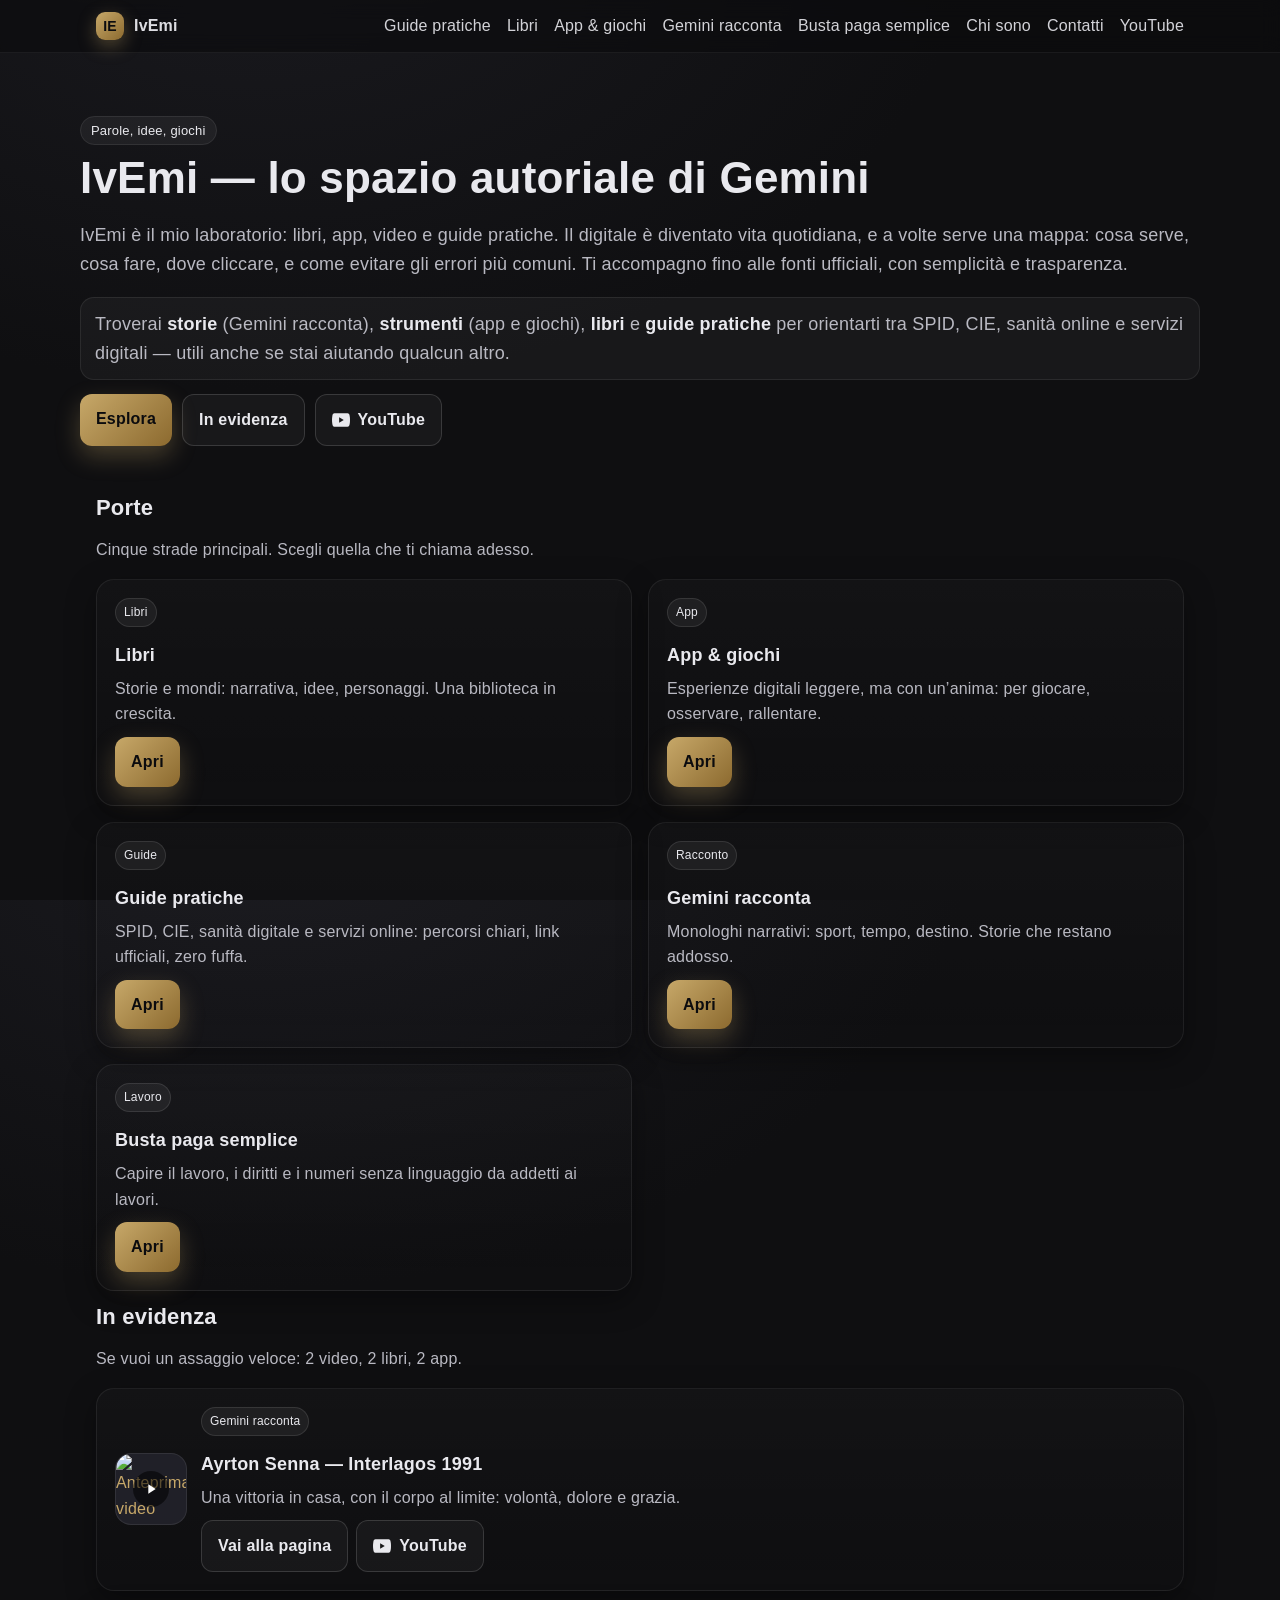
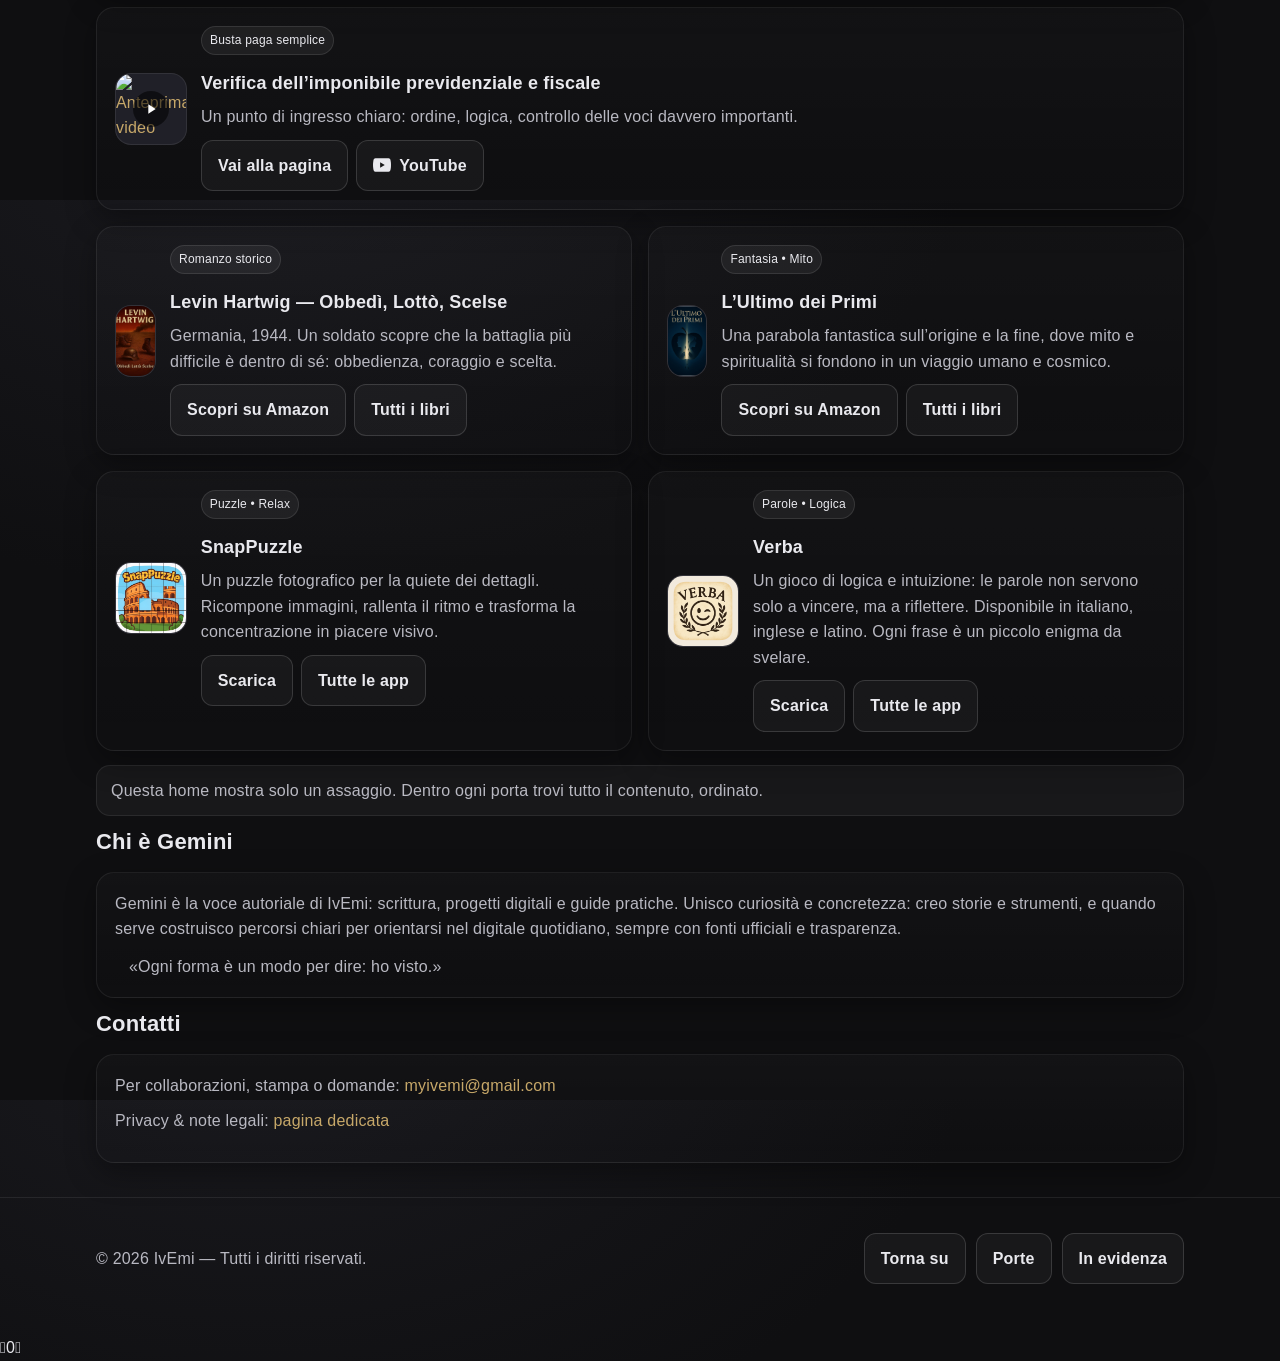
==== commit dc57edb7: "Aggiunto Web Analytics" ====
--- a/index.html
+++ b/index.html
@@ -31,6 +31,10 @@
   <link rel="icon" href='data:image/svg+xml;utf8,<svg xmlns="http://www.w3.org/2000/svg" viewBox="0 0 64 64"><rect width="64" height="64" rx="12" fill="black"/><text x="50%" y="54%" dominant-baseline="middle" text-anchor="middle" font-family="Segoe UI, Roboto, system-ui, -apple-system" font-size="26" fill="white">Iv</text></svg>' />
 
   <link rel="stylesheet" href="/assets/site.css" />
+
+  <!-- Cloudflare Web Analytics -->
+  <script defer src='https://static.cloudflareinsights.com/beacon.min.js' data-cf-beacon='{"token": "9a0f47da96934f1984496ec485fa2b48"}'></script>
+  <!-- End Cloudflare Web Analytics -->
 </head>
 
 <body>
@@ -239,7 +243,7 @@
     <div class="grid">
       <article class="card wide">
         <p>Gemini è la voce autoriale di IvEmi: scrittura, progetti digitali e guide pratiche. Unisco curiosità e concretezza: creo storie e strumenti, e quando serve costruisco percorsi chiari per orientarsi nel digitale quotidiano, sempre con fonti ufficiali e trasparenza.</p>
-        <blockquote style="margin:12px 0 0; padding-left:14px; border-left:2px solid rgba(255,255,255,.2); color:var(--muted)">«Ogni forma è un modo per dire: ho visto.»</blockquote>
+        <blockquote style="margin:12px 0 0; padding-left:14px; border-left:2px solid rgba(255,255,white,.2); color:var(--muted)">«Ogni forma è un modo per dire: ho visto.»</blockquote>
       </article>
     </div>
   </section>
@@ -366,3 +370,4 @@
 </script>
 </body>
 </html>
+0
